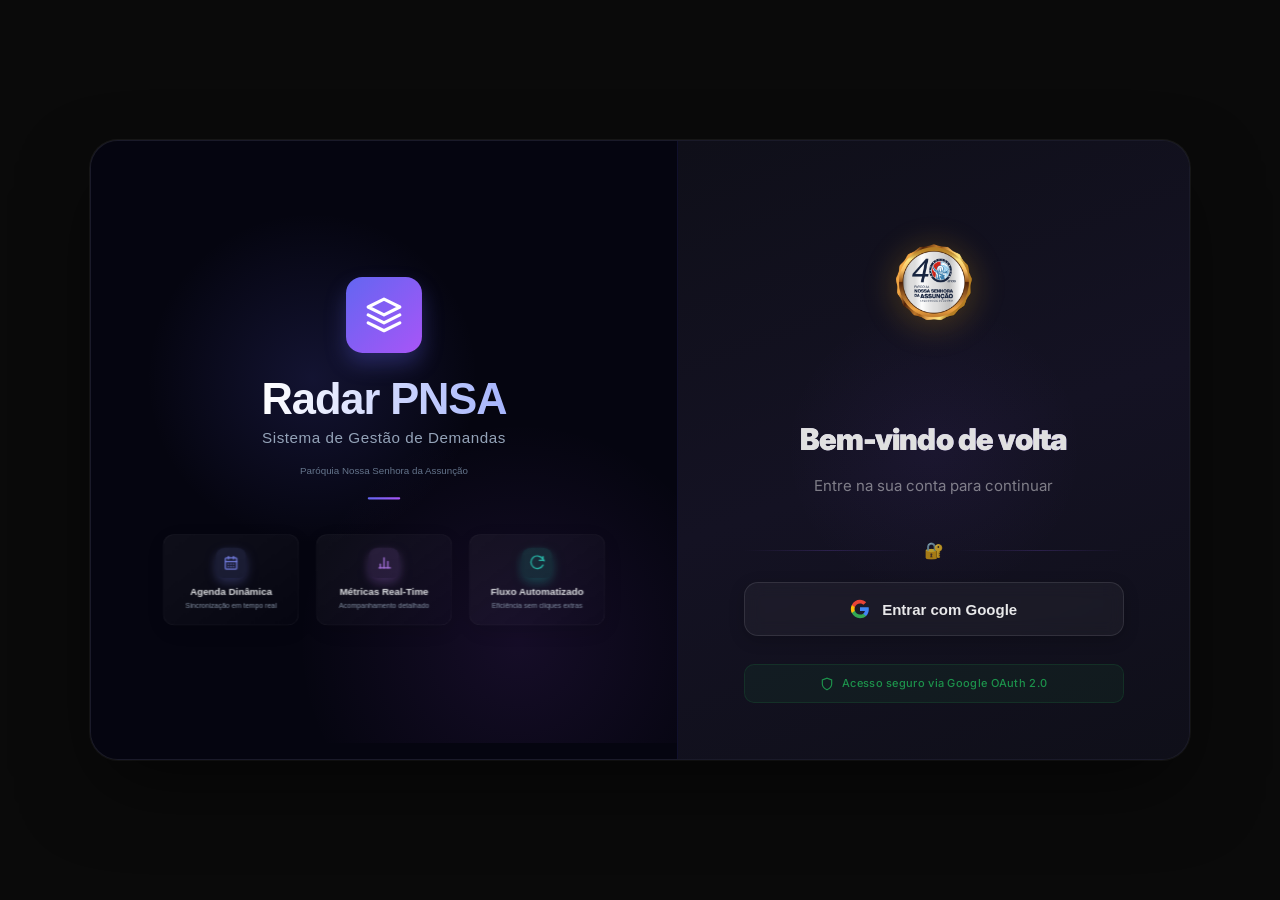
==== index.html @ 93b92a48 "feat: adiciona campo de dificuldade da demanda Inclui select de Dificuldade (Simples/Moderada/Comple" ====
<!DOCTYPE html>

<html lang="pt-BR">

<head>
    <meta charset="UTF-8">
    <meta name="viewport" content="width=device-width, initial-scale=1.0">
    <title>Radar PNSA | "O presente é deles; o futuro é meu." - Tesla</title>

    <!-- PWA Meta Tags -->
    <meta name="theme-color" content="#6161FF">
    <meta name="apple-mobile-web-app-capable" content="yes">
    <meta name="apple-mobile-web-app-status-bar-style" content="black-translucent">
    <meta name="apple-mobile-web-app-title" content="Radar PNSA">
    <link rel="manifest" href="manifest.json">
    <link rel="icon" type="image/png" href="logo-pnsa.png">
    <link rel="apple-touch-icon" href="logo-pnsa.png">

    <link rel="stylesheet" href="styles.css">
    <link rel="stylesheet" href="premium-design.css">
    <link href="https://fonts.googleapis.com/css2?family=Inter:wght@400;500;600;700;800&display=swap" rel="stylesheet">
    <script src="https://cdn.jsdelivr.net/npm/chart.js"></script>

    <script>
        // FORCE clear all old caches and re-register service worker
        if ('serviceWorker' in navigator) {
            // First: unregister ALL old service workers
            navigator.serviceWorker.getRegistrations().then(function (registrations) {
                for (let registration of registrations) {
                    registration.unregister();
                }
            });
            // Second: delete ALL caches
            if ('caches' in window) {
                caches.keys().then(function (names) {
                    for (let name of names) {
                        caches.delete(name);
                    }
                });
            }
            // Third: re-register fresh service worker after cleanup
            setTimeout(function () {
                // DESATIVADO TEMPORARIAMENTE PARA EVITAR BLOQUEIO DE POST NO FIREBASE
                // navigator.serviceWorker.register('service-worker.js').catch(console.error);
            }, 1000);
        }
    </script>



</head>

<body>
    <!-- Login -->
    <div class="login-screen" id="loginScreen">
        <div class="login-container">
            <div class="login-left">
                <div class="hero-scene">
                    <iframe src="./hero-animation/index.html" 
                            style="width: 100%; height: 100%; border: none; background: transparent;" 
                            allowtransparency="true"></iframe>
                </div>
            </div>
            <div class="login-right">


                <div class="login-box">
                    <div class="login-brand">
                        <div class="brand-logo">
                            <img src="logo-pnsa.png" alt="Logo" class="brand-logo-img" id="appLoginLogo">
                        </div>
                    </div>

                    <h2>Bem-vindo de volta</h2>
                    <p>Entre na sua conta para continuar</p>

                    <!-- Decorative separator -->
                    <div class="login-separator">
                        <span class="login-sep-line"></span>
                        <span class="login-sep-icon">🔐</span>
                        <span class="login-sep-line"></span>
                    </div>

                    <button class="btn-google" id="googleLogin" onclick="loginComGoogle()" style="margin-top:20px;">
                        <svg width="20" height="20" viewBox="0 0 24 24">
                            <path fill="#4285F4"
                                d="M22.56 12.25c0-.78-.07-1.53-.2-2.25H12v4.26h5.92c-.26 1.37-1.04 2.53-2.21 3.31v2.77h3.57c2.08-1.92 3.28-4.74 3.28-8.09z" />
                            <path fill="#34A853"
                                d="M12 23c2.97 0 5.46-.98 7.28-2.66l-3.57-2.77c-.98.66-2.23 1.06-3.71 1.06-2.86 0-5.29-1.93-6.16-4.53H2.18v2.84C3.99 20.53 7.7 23 12 23z" />
                            <path fill="#FBBC05"
                                d="M5.84 14.09c-.22-.66-.35-1.36-.35-2.09s.13-1.43.35-2.09V7.07H2.18C1.43 8.55 1 10.22 1 12s.43 3.45 1.18 4.93l2.85-2.22.81-.62z" />
                            <path fill="#EA4335"
                                d="M12 5.38c1.62 0 3.06.56 4.21 1.64l3.15-3.15C17.45 2.09 14.97 1 12 1 7.7 1 3.99 3.47 2.18 7.07l3.66 2.84c.87-2.6 3.3-4.53 6.16-4.53z" />
                        </svg>
                        Entrar com Google
                    </button>

                    <div id="autoLoginMsg"
                        style="display:none; margin-top: 32px; text-align: center; flex-direction: column; align-items: center;">
                        <div class="premium-countdown">
                            <svg width="56" height="56" viewBox="0 0 56 56" style="transform: rotate(-90deg);">
                                <circle cx="28" cy="28" r="24" fill="none" stroke="rgba(255,255,255,0.08)"
                                    stroke-width="4"></circle>
                                <circle id="loginTimerRing" cx="28" cy="28" r="24" fill="none"
                                    stroke="url(#timerGradient)" stroke-width="4" stroke-dasharray="150.79"
                                    stroke-dashoffset="0" stroke-linecap="round"
                                    style="transition: stroke-dashoffset 1s linear;"></circle>
                                <defs>
                                    <linearGradient id="timerGradient" x1="0%" y1="0%" x2="100%" y2="100%">
                                        <stop offset="0%" stop-color="#a855f7" />
                                        <stop offset="100%" stop-color="#6366f1" />
                                    </linearGradient>
                                </defs>
                            </svg>
                            <span class="pc-text" id="loginTimerText">10</span>
                        </div>
                        <p
                            style="color:#888899; font-size:13px; font-weight:500; font-family:'Inter', sans-serif; margin-top:14px; letter-spacing:0.3px;">
                            Entrando automaticamente...
                        </p>
                        <button class="btn-google" onclick="skipAutoLogin()"
                            style="margin-top:20px; width:100%; max-width: 280px;">
                            <svg width="20" height="20" viewBox="0 0 24 24">
                                <path fill="#4285F4"
                                    d="M22.56 12.25c0-.78-.07-1.53-.2-2.25H12v4.26h5.92c-.26 1.37-1.04 2.53-2.21 3.31v2.77h3.57c2.08-1.92 3.28-4.74 3.28-8.09z" />
                                <path fill="#34A853"
                                    d="M12 23c2.97 0 5.46-.98 7.28-2.66l-3.57-2.77c-.98.66-2.23 1.06-3.71 1.06-2.86 0-5.29-1.93-6.16-4.53H2.18v2.84C3.99 20.53 7.7 23 12 23z" />
                                <path fill="#FBBC05"
                                    d="M5.84 14.09c-.22-.66-.35-1.36-.35-2.09s.13-1.43.35-2.09V7.07H2.18C1.43 8.55 1 10.22 1 12s.43 3.45 1.18 4.93l2.85-2.22.81-.62z" />
                                <path fill="#EA4335"
                                    d="M12 5.38c1.62 0 3.06.56 4.21 1.64l3.15-3.15C17.45 2.09 14.97 1 12 1 7.7 1 3.99 3.47 2.18 7.07l3.66 2.84c.87-2.6 3.3-4.53 6.16-4.53z" />
                            </svg>
                            Entrar com Google
                        </button>
                    </div>

                    <!-- Security badge -->
                    <div class="login-security-badge">
                        <svg width="14" height="14" viewBox="0 0 24 24" fill="none" stroke="currentColor"
                            stroke-width="2">
                            <path d="M12 22s8-4 8-10V5l-8-3-8 3v7c0 6 8 10 8 10z" />
                        </svg>
                        <span>Acesso seguro via Google OAuth 2.0</span>
                    </div>
                </div>
            </div>
        </div>
    </div>

    <!-- App -->
    <div class="app" id="app" style="display:none;">
        <!-- Sidebar -->
        <aside class="sidebar" id="sidebar">
            <div class="sidebar-header">
                <div class="brand">
                    <img src="logo-pnsa.png" alt="Radar PNSA" class="sidebar-logo" id="appSidebarLogo">
                    <span class="brand-text">Área de Trabalho</span>
                </div>
            </div>

            <div class="user-card">
                <div class="user-avatar" id="userAvatar">JM</div>
                <div class="user-details">
                    <span class="user-name" id="userName">Julia Mendes</span>
                    <span class="user-dept" id="userDept">Social Media</span>
                </div>
            </div>

            <nav class="nav">
                <a class="nav-link active" data-view="minha-area">
                    <svg viewBox="0 0 24 24">
                        <path d="M20 21v-2a4 4 0 0 0-4-4H8a4 4 0 0 0-4 4v2" />
                        <circle cx="12" cy="7" r="4" />
                    </svg>
                    Minha Área
                </a>

                <a class="nav-link" data-view="minha-agenda">
                    <svg viewBox="0 0 24 24">
                        <rect x="3" y="4" width="18" height="18" rx="2" ry="2" />
                        <line x1="16" y1="2" x2="16" y2="6" />
                        <line x1="8" y1="2" x2="8" y2="6" />
                        <line x1="3" y1="10" x2="21" y2="10" />
                    </svg>
                    Minha Agenda
                </a>

                <a class="nav-link" data-view="kanban">
                    <svg viewBox="0 0 24 24">
                        <rect x="3" y="3" width="5" height="18" rx="1" />
                        <rect x="10" y="3" width="5" height="12" rx="1" />
                        <rect x="17" y="3" width="5" height="8" rx="1" />
                    </svg>
                    Kanban
                </a>

                <div class="nav-section" id="navCoordinator">
                    <span class="nav-section-title">Gestão</span>
                    <a class="nav-link" data-view="requests">
                        <svg viewBox="0 0 24 24">
                            <path d="M14 2H6a2 2 0 0 0-2 2v16a2 2 0 0 0 2 2h12a2 2 0 0 0 2-2V8z" />
                            <polyline points="14 2 14 8 20 8" />
                        </svg>
                        Minhas Demandas
                        <span class="badge" id="badgeRequests">0</span>
                    </a>
                    <a class="nav-link" data-view="review">
                        <svg viewBox="0 0 24 24">
                            <path d="M1 12s4-8 11-8 11 8 11 8-4 8-11 8-11-8-11-8z" />
                            <circle cx="12" cy="12" r="3" />
                        </svg>
                        Para Revisar
                        <span class="badge warning" id="badgeReview">0</span>
                    </a>
                    <a class="nav-link" data-view="users" id="nav-users" style="display:none;">
                        <svg viewBox="0 0 24 24">
                            <path d="M17 21v-2a4 4 0 0 0-4-4H5a4 4 0 0 0-4 4v2"></path>
                            <circle cx="9" cy="7" r="4"></circle>
                            <path d="M23 21v-2a4 4 0 0 0-3-3.87"></path>
                            <path d="M16 3.13a4 4 0 0 1 0 7.75"></path>
                        </svg>
                        Usuários
                    </a>
                    <a class="nav-link" data-view="equipe" id="nav-equipe" style="display:none;">
                        <svg viewBox="0 0 24 24" fill="none" stroke="currentColor" stroke-width="2" stroke-linecap="round" stroke-linejoin="round">
                            <path d="M17 21v-2a4 4 0 0 0-4-4H5a4 4 0 0 0-4 4v2"></path>
                            <circle cx="9" cy="7" r="4"></circle>
                            <path d="M23 21v-2a4 4 0 0 0-3-3.87"></path>
                            <path d="M16 3.13a4 4 0 0 1 0 7.75"></path>
                        </svg>
                        Equipe
                        <span class="badge warning" id="badgeEquipe" style="display:none;">0</span>
                    </a>
                </div>

                <div class="nav-section" id="navExecutor">
                    <span class="nav-section-title">Minhas Tarefas</span>
                    <a class="nav-link" data-view="tasks">
                        <svg viewBox="0 0 24 24">
                            <path d="M22 11.08V12a10 10 0 1 1-5.93-9.14" />
                            <polyline points="22 4 12 14.01 9 11.01" />
                        </svg>
                        Para Executar
                        <span class="badge" id="badgeTasks">0</span>
                    </a>
                </div>

                <div class="nav-section" id="navQuadros">
                    <span class="nav-section-title">Quadros</span>
                    <a class="nav-link" data-view="quadro-geral">
                        <svg viewBox="0 0 24 24">
                            <rect x="3" y="3" width="18" height="18" rx="2" ry="2" />
                            <line x1="3" y1="9" x2="21" y2="9" />
                            <line x1="9" y1="21" x2="9" y2="9" />
                        </svg>
                        Quadro Geral
                    </a>
                    <a class="nav-link" data-view="timeline">
                        <svg viewBox="0 0 24 24">
                            <line x1="4" y1="6" x2="20" y2="6" />
                            <rect x="4" y="10" width="8" height="3" rx="1" />
                            <rect x="6" y="15" width="12" height="3" rx="1" />
                        </svg>
                        Timeline
                    </a>
                    <a class="nav-link" data-view="analytics">
                        <svg viewBox="0 0 24 24">
                            <line x1="18" y1="20" x2="18" y2="10" />
                            <line x1="12" y1="20" x2="12" y2="4" />
                            <line x1="6" y1="20" x2="6" y2="14" />
                        </svg>
                        Analytics
                    </a>
                    <a class="nav-link" data-view="workload" id="navWorkload">
                        <svg viewBox="0 0 24 24">
                            <path d="M17 21v-2a4 4 0 0 0-4-4H5a4 4 0 0 0-4 4v2" />
                            <circle cx="9" cy="7" r="4" />
                            <path d="M23 21v-2a4 4 0 0 0-3-3.87" />
                            <path d="M16 3.13a4 4 0 0 1 0 7.75" />
                        </svg>
                        Carga de Trabalho
                    </a>
                    <a class="nav-link" data-view="mural" id="navMural">
                        <svg viewBox="0 0 24 24">
                            <path d="M21 15a2 2 0 0 1-2 2H7l-4 4V5a2 2 0 0 1 2-2h14a2 2 0 0 1 2 2z"></path>
                        </svg>
                        Mural de Avisos
                    </a>
                    <a class="nav-link" data-view="lixeira" id="navLixeira" style="display:none">
                        <svg viewBox="0 0 24 24">
                            <polyline points="3 6 5 6 21 6"></polyline>
                            <path d="M19 6v14a2 2 0 0 1-2 2H7a2 2 0 0 1-2-2V6m3 0V4a2 2 0 0 1 2-2h4a2 2 0 0 1 2 2v2">
                            </path>
                        </svg>
                        Lixeira
                    </a>
                    <a class="nav-link" data-view="templates" id="navTemplates">
                        <svg viewBox="0 0 24 24">
                            <rect x="3" y="3" width="18" height="18" rx="2" ry="2" />
                            <line x1="3" y1="9" x2="21" y2="9" />
                            <line x1="9" y1="21" x2="9" y2="9" />
                        </svg>
                        Templates
                    </a>
                    <a class="nav-link" data-view="galeria" id="navGaleria">
                        <svg viewBox="0 0 24 24" fill="none" stroke="currentColor" stroke-width="2" stroke-linecap="round" stroke-linejoin="round">
                            <rect x="3" y="3" width="18" height="18" rx="2" ry="2" />
                            <circle cx="8.5" cy="8.5" r="1.5" />
                            <polyline points="21 15 16 10 5 21" />
                        </svg>
                        Galeria de Mídias
                    </a>
                    <a class="nav-link" data-view="brand-hub" id="navBrandHub">
                        <svg viewBox="0 0 24 24" fill="none" stroke="currentColor" stroke-width="2" stroke-linecap="round" stroke-linejoin="round">
                            <path d="M12 22C17.5228 22 22 17.5228 22 12C22 6.47715 17.5228 2 12 2C6.47715 2 2 6.47715 2 12C2 17.5228 6.47715 22 12 22Z" />
                            <circle cx="12" cy="7.5" r="1" fill="currentColor" />
                            <circle cx="8" cy="11.5" r="1" fill="currentColor" />
                            <circle cx="16" cy="11.5" r="1" fill="currentColor" />
                            <circle cx="12" cy="15.5" r="1" fill="currentColor" />
                        </svg>
                        Guia de Estilo
                    </a>
                </div>

                <div class="nav-section" id="navDeptsSection" style="display:none;">
                    <span class="nav-section-title">Departamentos</span>
                    <div id="navDepts"></div>
                </div>


                <div class="nav-section">
                    <span class="nav-section-title">Ajuda</span>
                    <a class="nav-link" data-view="guide">
                        <svg viewBox="0 0 24 24">
                            <circle cx="12" cy="12" r="10" />
                            <path d="M9.09 9a3 3 0 0 1 5.83 1c0 2-3 3-3 3" />
                            <line x1="12" y1="17" x2="12.01" y2="17" />
                        </svg>
                        Guia de Uso
                    </a>
                </div>

                <div class="nav-section" id="navTV">
                    <span class="nav-section-title">Modo TV</span>
                    <a class="nav-link" id="btnOpenTV" style="cursor:pointer;">
                        <svg viewBox="0 0 24 24">
                            <rect x="2" y="7" width="20" height="15" rx="2" ry="2" />
                            <polyline points="17 2 12 7 7 2" />
                        </svg>
                        Ativar Dashboard TV
                    </a>
                </div>
            </nav>

            <div class="sidebar-footer">
                <button class="btn-logout" id="btnLogout">
                    <svg viewBox="0 0 24 24">
                        <path d="M9 21H5a2 2 0 0 1-2-2V5a2 2 0 0 1 2-2h4" />
                        <polyline points="16 17 21 12 16 7" />
                        <line x1="21" y1="12" x2="9" y2="12" />
                    </svg>
                    Sair
                </button>
            </div>
        </aside>

        <!-- Main Content -->
        <main class="main">
            <header class="header">
                <button class="menu-toggle" id="menuToggle">
                    <svg viewBox="0 0 24 24">
                        <line x1="3" y1="12" x2="21" y2="12" />
                        <line x1="3" y1="6" x2="21" y2="6" />
                        <line x1="3" y1="18" x2="21" y2="18" />
                    </svg>
                </button>
                <div class="header-title">
                    <h1 id="pageTitle">Dashboard</h1>
                </div>

                <!-- Global Search -->
                <div class="header-search">
                    <svg class="search-icon" viewBox="0 0 24 24" fill="none" stroke="currentColor" stroke-width="2"
                        stroke-linecap="round" stroke-linejoin="round"
                        style="position:absolute; left:12px; top:50%; transform:translateY(-50%); width:16px; height:16px; color:var(--text-muted); pointer-events:none;">
                        <circle cx="11" cy="11" r="8"></circle>
                        <line x1="21" y1="21" x2="16.65" y2="16.65"></line>
                    </svg>
                    <input type="text" id="globalSearch" placeholder="Buscar demandas..."
                        onkeyup="globalSearchHandler(event)">
                    <div class="search-results" id="searchResults"></div>
                </div>

                <div class="header-tools">
                    <!-- Timer (Oculto a pedido) -->
                    <div class="header-timer" id="headerTimer" onclick="toggleTimer()"
                        style="display: none !important;">
                        <span class="timer-icon">⏱️</span>
                        <span class="timer-display" id="timerDisplay">00:00:00</span>
                    </div>

                    <!-- Filtro de Mês -->
                    <div class="month-sel" style="display: flex; align-items: center; gap: 8px; margin-right: 12px;">
                        <label
                            style="font-size: 11px; color: var(--text-muted); text-transform: uppercase; letter-spacing: 1px; font-weight: 600;">📆
                            Mês</label>
                        <select id="monthSelect" onchange="changeMonth(this.value)"
                            style="background: var(--surface-light); border: 1px solid var(--border-color); border-radius: 8px; color: var(--text-color); padding: 6px 12px; font-family: inherit; font-size: 13px; font-weight: 600; cursor: pointer; outline: none; transition: border-color .2s;">
                        </select>
                    </div>

                    <!-- Notifications -->
                    <button class="header-btn" id="btnNotifications" onclick="toggleNotifications()">
                        <svg viewBox="0 0 24 24" fill="none" stroke="currentColor" stroke-width="2"
                            stroke-linecap="round" stroke-linejoin="round">
                            <path d="M18 8A6 6 0 0 0 6 8c0 7-3 9-3 9h18s-3-2-3-9"></path>
                            <path d="M13.73 21a2 2 0 0 1-3.46 0"></path>
                        </svg>
                        <span class="notification-badge" id="notifBadge">0</span>
                    </button>

                    <!-- Theme Selector -->
                    <div class="theme-selector" id="themeSelector">
                        <button class="header-btn" onclick="toggleThemeMenu()">
                            <span id="themeIcon">
                                <svg viewBox="0 0 24 24" fill="none" stroke="currentColor" stroke-width="2"
                                    stroke-linecap="round" stroke-linejoin="round">
                                    <path d="M21 12.79A9 9 0 1 1 11.21 3 7 7 0 0 0 21 12.79z"></path>
                                </svg>
                            </span>
                        </button>
                        <div class="theme-menu" id="themeMenu">
                            <div class="theme-option" onclick="setTheme('dark')">
                                <span class="theme-preview dark"></span>
                                <span>🌙 Escuro</span>
                            </div>
                            <div class="theme-option" onclick="setTheme('light')">
                                <span class="theme-preview light"></span>
                                <span>☀️ Claro</span>
                            </div>
                            <div class="theme-option" onclick="setTheme('monday')">
                                <span class="theme-preview monday"></span>
                                <span>🚀 Monday</span>
                            </div>
                        </div>
                    </div>

                    <!-- Export -->
                    <button class="header-btn" onclick="openExportModal()">
                        <svg viewBox="0 0 24 24" fill="none" stroke="currentColor" stroke-width="2"
                            stroke-linecap="round" stroke-linejoin="round">
                            <path d="M21 15v4a2 2 0 0 1-2 2H5a2 2 0 0 1-2-2v-4"></path>
                            <polyline points="7 10 12 15 17 10"></polyline>
                            <line x1="12" y1="15" x2="12" y2="3"></line>
                        </svg>
                    </button>

                    <!-- Backup (Oculto a pedido) -->
                    <!-- <button class="header-btn" onclick="openBackupModal()">💾</button> -->
                </div>

                <div class="header-actions" id="headerActions" style="display:flex; gap:10px; align-items:center;">
                    <button class="btn-create" id="btnCreate">
                        <svg viewBox="0 0 24 24">
                            <line x1="12" y1="5" x2="12" y2="19" />
                            <line x1="5" y1="12" x2="19" y2="12" />
                        </svg>
                        <span>Nova Demanda</span>
                    </button>
                    <button class="btn-express" id="btnExpress" onclick="openExpressModal()" style="display:none;">
                        ⚡ Demanda Express
                    </button>
                    <button class="btn-express-info" id="btnExpressInfo" onclick="openExpressInfoModal()" style="display:none;" title="Como funciona a Demanda Express?">
                        ❓
                    </button>
                </div>
            </header>

            <!-- Notifications Panel -->
            <div class="notifications-panel" id="notificationsPanel">
                <div class="notif-header">
                    <h3>🔔 Notificações</h3>
                    <button onclick="clearNotifications()">Limpar</button>
                </div>
                <div class="notif-list" id="notifList"></div>
            </div>

            <div class="content">

                <!-- Visão do Gestor de Equipe -->
                <section class="view" id="view-equipe" style="display:none;">
                    <div class="header-tools" style="justify-content: space-between; align-items: center; margin-bottom: 24px;">
                        <div>
                            <h2 style="font-size: 24px; color: var(--text-color); margin-bottom: 4px;">Demandas da Equipe</h2>
                            <p style="color: var(--text-muted); font-size: 14px;">Gerencie as demandas do departamento: <strong id="gestorDeptName" style="color: var(--primary, #6366f1);"></strong></p>
                        </div>
                    </div>
                    
                    <div class="controls-row" style="margin-bottom: 16px; display: flex; gap: 12px; flex-wrap: wrap;">
                        <input type="text" id="filterEquipeSearch" placeholder="🔍 Buscar na equipe..." style="flex: 1; min-width: 200px; padding: 10px 14px; border-radius: 8px; border: 1px solid var(--border-color); background: var(--surface-light); color: var(--text-color);">
                        <select id="filterEquipeStatus" style="padding: 10px 14px; border-radius: 8px; border: 1px solid var(--border-color); background: var(--surface-light); color: var(--text-color);">
                            <option value="">Todos os Status</option>
                            <option value="Na Fila">Na Fila</option>
                            <option value="Fazendo">Fazendo</option>
                            <option value="Para aprovação">Para aprovação</option>
                            <option value="Aprovado">Aprovado</option>
                        </select>
                    </div>

                    <!-- Cards layout exactly like Minha Área -->
                    <div id="equipeGrid">
                        <!-- Rederizado pelo JS: renderEquipeView() -->
                    </div>
                </section>
                <!-- Minha Área - Personal Dashboard -->
                <section class="view active" id="view-minha-area">
                    <div class="welcome-banner">
                        <div class="welcome-text">
                            <h2>Olá, <span id="welcomeName">Julia</span>! <span class="wave-emoji"
                                    style="display:inline-block">👋</span></h2>
                            <p id="welcomeDesc">Acompanhe suas demandas</p>
                        </div>
                        <div style="display:flex; gap:10px; align-items:center;">
                            <button class="btn-create-alt" id="btnCreateAlt">
                                <svg viewBox="0 0 24 24">
                                    <line x1="12" y1="5" x2="12" y2="19" />
                                    <line x1="5" y1="12" x2="19" y2="12" />
                                </svg>
                                Nova Demanda
                            </button>
                            <button class="btn-express-alt" id="btnExpressAlt" onclick="openExpressModal()" style="display:none;">
                                ⚡ Demanda Express
                            </button>
                            <button class="btn-express-info" id="btnExpressAltInfo" onclick="openExpressInfoModal()" style="display:none;" title="Como funciona a Demanda Express?">
                                ❓
                            </button>
                        </div>
                    </div>

                    <div class="metrics-row">
                        <div class="metric-card" onclick="showMetricDemandas('all')" style="cursor:pointer;" title="Clique para ver todas as demandas">
                            <div class="metric-icon blue">
                                <svg viewBox="0 0 24 24" fill="none" class="kinetic-svg float-icon">
                                    <path d="M14 2H6a2 2 0 0 0-2 2v16a2 2 0 0 0 2 2h12a2 2 0 0 0 2-2V8z"
                                        stroke="currentColor" stroke-width="2" stroke-linecap="round"
                                        stroke-linejoin="round" />
                                    <polyline points="14 2 14 8 20 8" stroke="currentColor" stroke-width="2"
                                        stroke-linecap="round" stroke-linejoin="round" />
                                    <line x1="16" y1="13" x2="8" y2="13" stroke="currentColor" stroke-width="2"
                                        stroke-linecap="round" stroke-linejoin="round" />
                                    <line x1="16" y1="17" x2="8" y2="17" stroke="currentColor" stroke-width="2"
                                        stroke-linecap="round" stroke-linejoin="round" />
                                    <polyline points="10 9 9 9 8 9" stroke="currentColor" stroke-width="2"
                                        stroke-linecap="round" stroke-linejoin="round" />
                                </svg>
                            </div>
                            <div class="metric-data">
                                <span class="metric-value" id="mTotal">0</span>
                                <span class="metric-label">Total</span>
                            </div>
                        </div>
                        <div class="metric-card" onclick="showMetricDemandas('Fazendo')" style="cursor:pointer;" title="Clique para ver demandas em andamento">
                            <div class="metric-icon orange">
                                <svg viewBox="0 0 24 24" fill="none" class="kinetic-svg spin-watch">
                                    <path d="M5 22h14" stroke="currentColor" stroke-width="2" stroke-linecap="round"
                                        stroke-linejoin="round" />
                                    <path d="M5 2h14" stroke="currentColor" stroke-width="2" stroke-linecap="round"
                                        stroke-linejoin="round" />
                                    <path
                                        d="M17 22v-4.172a2 2 0 0 0-.586-1.414L12 12l-4.414 4.414A2 2 0 0 0 7 17.828V22"
                                        stroke="currentColor" stroke-width="2" stroke-linecap="round"
                                        stroke-linejoin="round" />
                                    <path d="M7 2v4.172a2 2 0 0 0 .586 1.414L12 12l4.414-4.414A2 2 0 0 0 17 6.172V2"
                                        stroke="currentColor" stroke-width="2" stroke-linecap="round"
                                        stroke-linejoin="round" />
                                </svg>
                            </div>
                            <div class="metric-data">
                                <span class="metric-value" id="mPending">0</span>
                                <span class="metric-label">Em Andamento</span>
                            </div>
                        </div>
                        <div class="metric-card" onclick="showMetricDemandas('Para aprovação')" style="cursor:pointer;" title="Clique para ver demandas para revisar">
                            <div class="metric-icon purple">
                                <svg viewBox="0 0 24 24" fill="none" class="kinetic-svg pulse-scan">
                                    <path
                                        d="M2.062 12.348a1 1 0 0 1 0-.696 10.75 10.75 0 0 1 19.876 0 1 1 0 0 1 0 .696 10.75 10.75 0 0 1-19.876 0"
                                        stroke="currentColor" stroke-width="2" stroke-linecap="round"
                                        stroke-linejoin="round" />
                                    <circle cx="12" cy="12" r="3" stroke="currentColor" stroke-width="2"
                                        stroke-linecap="round" stroke-linejoin="round" />
                                </svg>
                            </div>
                            <div class="metric-data">
                                <span class="metric-value" id="mReview">0</span>
                                <span class="metric-label">Para Revisar</span>
                            </div>
                        </div>
                        <div class="metric-card" onclick="showMetricDemandas('Aprovado')" style="cursor:pointer;" title="Clique para ver demandas concluídas">
                            <div class="metric-icon green">
                                <svg viewBox="0 0 24 24" fill="none" class="kinetic-svg glow-pop">
                                    <path d="M12 22s8-4 8-10V5l-8-3-8 3v7c0 6 8 10 8 10z" stroke="currentColor"
                                        stroke-width="2" stroke-linecap="round" stroke-linejoin="round" />
                                    <path d="m9 12 2 2 4-4" stroke="currentColor" stroke-width="2"
                                        stroke-linecap="round" stroke-linejoin="round" />
                                </svg>
                            </div>
                            <div class="metric-data">
                                <span class="metric-value" id="mDone">0</span>
                                <span class="metric-label">Concluídas</span>
                            </div>
                        </div>
                    </div>

                    <!-- Painel de Demandas Filtradas (Acesso Rápido) -->
                    <div id="metricDemandasPanel" style="display:none; margin-bottom:20px;">
                        <div style="display:flex; justify-content:space-between; align-items:center; margin-bottom:12px;">
                            <h3 id="metricDemandasTitle" style="margin:0; font-size:1.1em;">Demandas</h3>
                            <button onclick="document.getElementById('metricDemandasPanel').style.display='none'; document.querySelectorAll('.metric-card').forEach(c => c.classList.remove('metric-active'))" style="background:none; border:none; cursor:pointer; font-size:18px; color:var(--text-muted);" title="Fechar">✕</button>
                        </div>
                        <div id="metricDemandasList"></div>
                    </div>

                    <!-- Dashboard Charts -->
                    <div class="dashboard-charts">
                        <div class="chart-panel">
                            <h3>📊 Por Status</h3>
                            <div class="chart-content" id="dashChartStatus"></div>
                        </div>
                        <div class="chart-panel">
                            <h3>🔥 Por Prioridade</h3>
                            <div class="chart-content" id="dashChartPriority"></div>
                        </div>
                        <div class="chart-panel">
                            <h3>📁 Por Tipo de Projeto</h3>
                            <div class="chart-content" id="dashChartType"></div>
                        </div>
                    </div>

                    <div class="dashboard-grid">
                        <div class="panel">
                            <div class="panel-header">
                                <h3>📝 Atividade Recente</h3>
                            </div>
                            <div class="panel-body" id="recentActivity"></div>
                        </div>
                        <div class="panel">
                            <div class="panel-header">
                                <h3>📈 Meu Progresso</h3>
                            </div>
                            <div class="panel-body" id="meuProgresso"></div>
                        </div>
                    </div>
                </section>

                <!-- Minha Agenda (Personal Calendar) -->
                <section class="view" id="view-minha-agenda">
                    <div class="agenda-header">
                        <div class="agenda-user-info">
                            <div class="agenda-avatar" id="agendaAvatar">JM</div>
                            <div>
                                <h2 id="agendaUserName">Minha Agenda</h2>
                                <p id="agendaUserDept">Minhas demandas do mês</p>
                            </div>
                        </div>
                        <div class="agenda-nav">
                            <button class="btn-nav" id="btnAgendaPrev">◀</button>
                            <h3 id="agendaTitle">Janeiro 2026</h3>
                            <button class="btn-nav" id="btnAgendaNext">▶</button>
                            <button class="btn-today" id="btnAgendaToday">Hoje</button>
                        </div>
                    </div>

                    <div class="agenda-stats">
                        <div class="agenda-stat">
                            <span class="agenda-stat-value" id="agendaTotal">0</span>
                            <span class="agenda-stat-label">Demandas este mês</span>
                        </div>
                        <div class="agenda-stat">
                            <span class="agenda-stat-value" id="agendaPending">0</span>
                            <span class="agenda-stat-label">Em andamento</span>
                        </div>
                        <div class="agenda-stat">
                            <span class="agenda-stat-value" id="agendaDone">0</span>
                            <span class="agenda-stat-label">Concluídas</span>
                        </div>
                    </div>

                    <div style="display:flex; align-items:center; gap:10px; padding:12px 16px; background:rgba(99,102,241,0.08); border:1px solid rgba(99,102,241,0.15); border-radius:12px; margin-bottom:16px;">
                        <span style="font-size:20px; flex-shrink:0;">📅</span>
                        <p style="margin:0; font-size:0.85em; color:var(--text-secondary); line-height:1.4;">
                            <strong style="color:var(--text-primary);">Datas de Entrega</strong> — O calendário exibe as <strong>datas de entrega (prazo)</strong> de cada demanda. Clique em um dia para ver os detalhes das entregas previstas.
                        </p>
                    </div>

                    <div class="calendar-grid">
                        <div class="calendar-weekdays">
                            <span>Dom</span>
                            <span>Seg</span>
                            <span>Ter</span>
                            <span>Qua</span>
                            <span>Qui</span>
                            <span>Sex</span>
                            <span>Sáb</span>
                        </div>
                        <div class="calendar-days" id="agendaDays"></div>
                    </div>

                    <div class="calendar-legend">
                        <span class="legend-item"><span class="legend-dot urgente"></span> Urgente</span>
                        <span class="legend-item"><span class="legend-dot alta"></span> Alta</span>
                        <span class="legend-item"><span class="legend-dot normal"></span> Normal</span>
                        <span class="legend-item"><span class="legend-dot baixa"></span> Baixa</span>
                    </div>
                </section>


                <!-- Minhas Demandas -->
                <section id="view-requests" class="view">
                    <div class="toolbar" id="requestsToolbar" style="display:none; margin-bottom: 16px;">
                        <select class="filter-select" id="filterOriginReq"></select>
                    </div>
                    <div id="requestsTable"></div>
                </section>

                <!-- Review View -->
                <section class="view" id="view-review">
                    <div class="table-wrapper" id="reviewTable"></div>
                </section>

                <!-- Guia de Uso -->
                <section class="view" id="view-guide">
                    <div class="guide-container">
                        <!-- Hero Carousel -->
                        <div class="guide-carousel" id="guideCarousel">
                            <div class="guide-carousel-inner">
                                <!-- Banner 1 -->
                                <div class="carousel-slide active" data-slide="0">
                                    <div class="carousel-bg" style="background-image: url('guide_banner_1.png');"></div>
                                    <div class="carousel-overlay"></div>
                                    <div class="carousel-content">
                                        <div class="carousel-badge">💡 GUIA OFICIAL</div>
                                        <h2 class="carousel-title">Domine o Radar PNSA</h2>
                                        <p class="carousel-desc">Descubra as funcionalidades avançadas, atalhos de
                                            produtividade e tire todas as suas dúvidas no nosso manual interativo
                                            exclusivo.</p>
                                    </div>
                                </div>
                                <!-- Banner 2 -->
                                <div class="carousel-slide" data-slide="1">
                                    <div class="carousel-bg" style="background-image: url('guide_banner_2.png');"></div>
                                    <div class="carousel-overlay"></div>
                                    <div class="carousel-content">
                                        <div class="carousel-badge">🚀 FLUXO ÁGIL</div>
                                        <h2 class="carousel-title">Otimize a Rotina</h2>
                                        <p class="carousel-desc">Aprenda as regras de negócio de aprovação, bloqueio de
                                            cartões e uso dos timers automáticos para as suas tarefas.</p>
                                    </div>
                                </div>
                                <!-- Banner 3 -->
                                <div class="carousel-slide" data-slide="2">
                                    <div class="carousel-bg" style="background-image: url('guide_banner_3.png');"></div>
                                    <div class="carousel-overlay"></div>
                                    <div class="carousel-content">
                                        <div class="carousel-badge">⚙️ WORKSPACE</div>
                                        <h2 class="carousel-title">Seu Kanban Premium</h2>
                                        <p class="carousel-desc">Filtre demandas, alterne as exibições em tempo real e
                                            controle todas as etapas da engrenagem criativa e de TI.</p>
                                    </div>
                                </div>
                            </div>

                            <div class="carousel-nav" id="carouselNav">
                                <div class="carousel-dot active" onclick="setCarouselSlide(0)"></div>
                                <div class="carousel-dot" onclick="setCarouselSlide(1)"></div>
                                <div class="carousel-dot" onclick="setCarouselSlide(2)"></div>
                            </div>
                        </div>

                        <script>
                            let currentGuideSlide = 0;
                            const totalGuideSlides = 3;
                            let guideCarouselTimer;

                            function setCarouselSlide(index) {
                                currentGuideSlide = index;
                                document.querySelectorAll('.carousel-slide').forEach((el, i) => {
                                    if (i === index) el.classList.add('active');
                                    else el.classList.remove('active');
                                });
                                document.querySelectorAll('.carousel-dot').forEach((el, i) => {
                                    if (i === index) el.classList.add('active');
                                    else el.classList.remove('active');
                                });
                                resetCarouselTimer();
                            }

                            function nextCarouselSlide() {
                                let nextSlide = (currentGuideSlide + 1) % totalGuideSlides;
                                setCarouselSlide(nextSlide);
                            }

                            function resetCarouselTimer() {
                                clearInterval(guideCarouselTimer);
                                guideCarouselTimer = setInterval(nextCarouselSlide, 6000);
                            }

                            // Init timer
                            resetCarouselTimer();
                        </script>

                        <!-- Créditos -->
                        <div class="guide-credits">
                            <div class="guide-credit-card primary"
                                onclick="window.open('https://eusoumateuscorreia.com.br/', '_blank')"
                                style="cursor: pointer;" title="Ir para o portfólio">
                                <img class="credit-photo" src="https://i.imgur.com/bizYjtD.jpeg" alt="Mateus Correia">
                                <div class="credit-info">
                                    <span class="credit-name">Mateus Correia</span>
                                    <span class="credit-role">Desenvolvedor Primário</span>
                                </div>
                                <span class="credit-badge primary">Lead Dev</span>
                            </div>
                            <div class="guide-credit-card secondary"
                                onclick="window.open('https://portfolioarmandoribeiro.netlify.app', '_blank')"
                                style="cursor: pointer;" title="Ir para o portfólio">
                                <img class="credit-photo" src="https://i.imgur.com/T0HBUxb.jpeg" alt="Armando Filho">
                                <div class="credit-info">
                                    <span class="credit-name">Armando Filho</span>
                                    <span class="credit-role">Desenvolvedor Secundário</span>
                                </div>
                                <span class="credit-badge secondary">Dev</span>
                            </div>
                        </div>

                        <!-- Instruções -->
                        <div class="guide-sections">
                            <!-- 1. Primeiros Passos -->
                            <div class="guide-section">
                                <div class="guide-section-header">
                                    <span class="guide-section-number">01</span>
                                    <div>
                                        <h3>Primeiros Passos</h3>
                                        <p>Login e navegação básica</p>
                                    </div>
                                </div>
                                <div class="guide-steps">
                                    <div class="guide-step">
                                        <span class="step-icon">🔐</span>
                                        <div class="step-content">
                                            <strong>Login com Google</strong>
                                            <p>Clique em "Entrar com Google" na tela inicial. Seu e-mail deve estar
                                                cadastrado no sistema.</p>
                                        </div>
                                    </div>
                                    <div class="guide-step">
                                        <span class="step-icon">📱</span>
                                        <div class="step-content">
                                            <strong>Menu Lateral</strong>
                                            <p>Use o menu à esquerda para navegar entre as seções. Em telas menores,
                                                clique no ícone ☰ no topo.</p>
                                        </div>
                                    </div>
                                    <div class="guide-step">
                                        <span class="step-icon">🌙</span>
                                        <div class="step-content">
                                            <strong>Temas</strong>
                                            <p>Alterne entre modo Escuro, Claro e Monday clicando no ícone 🌙 no
                                                cabeçalho.</p>
                                        </div>
                                    </div>
                                </div>
                            </div>

                            <!-- 2. Minha Área -->
                            <div class="guide-section">
                                <div class="guide-section-header">
                                    <span class="guide-section-number">02</span>
                                    <div>
                                        <h3>Minha Área (Dashboard)</h3>
                                        <p>Visão geral das suas demandas</p>
                                    </div>
                                </div>
                                <div class="guide-steps">
                                    <div class="guide-step">
                                        <span class="step-icon">📊</span>
                                        <div class="step-content">
                                            <strong>Métricas Rápidas</strong>
                                            <p>Veja o total de demandas, em andamento, para revisar e concluídas no topo
                                                da página.</p>
                                        </div>
                                    </div>
                                    <div class="guide-step">
                                        <span class="step-icon">📈</span>
                                        <div class="step-content">
                                            <strong>Gráficos</strong>
                                            <p>Acompanhe a distribuição por status, prioridade e tipo de projeto em
                                                gráficos visuais.</p>
                                        </div>
                                    </div>
                                    <div class="guide-step">
                                        <span class="step-icon">🔔</span>
                                        <div class="step-content">
                                            <strong>Notificações</strong>
                                            <p>O sino 🔔 no cabeçalho mostra alertas de mudanças de status, novas
                                                demandas e aprovações.</p>
                                        </div>
                                    </div>
                                </div>
                            </div>

                            <!-- 3. Criar Demanda -->
                            <div class="guide-section">
                                <div class="guide-section-header">
                                    <span class="guide-section-number">03</span>
                                    <div>
                                        <h3>Criar Nova Demanda</h3>
                                        <p>Como solicitar um novo trabalho</p>
                                    </div>
                                </div>
                                <div class="guide-steps">
                                    <div class="guide-step">
                                        <span class="step-icon">➕</span>
                                        <div class="step-content">
                                            <strong>Botão "+ Nova Demanda"</strong>
                                            <p>Clique no botão verde no canto superior direito para abrir o formulário
                                                de criação.</p>
                                        </div>
                                    </div>
                                    <div class="guide-step">
                                        <span class="step-icon">📝</span>
                                        <div class="step-content">
                                            <strong>Preencha os Campos</strong>
                                            <p>Informe: nome da demanda, tipo de projeto (Post, Vídeo, etc.), prioridade
                                                (Crítico→Baixa), data de conclusão, departamento(s) e responsável(eis).
                                            </p>
                                        </div>
                                    </div>
                                    <div class="guide-step">
                                        <span class="step-icon">📎</span>
                                        <div class="step-content">
                                            <strong>Anexos e Descrição</strong>
                                            <p>Adicione uma descrição detalhada e anexe arquivos de referência. Quanto
                                                mais contexto, melhor!</p>
                                        </div>
                                    </div>
                                </div>
                            </div>

                            <!-- 4. Kanban Board -->
                            <div class="guide-section">
                                <div class="guide-section-header">
                                    <span class="guide-section-number">04</span>
                                    <div>
                                        <h3>Kanban Board</h3>
                                        <p>Gestão visual e fluxo completo das demandas</p>
                                    </div>
                                </div>
                                <div class="guide-steps">
                                    <div class="guide-step">
                                        <span class="step-icon">📋</span>
                                        <div class="step-content">
                                            <strong>5 Colunas de Status</strong>
                                            <p>O Kanban é dividido em 5 colunas que representam o ciclo de vida de cada
                                                demanda:</p>
                                            <p>🟡 <strong>A fazer</strong> → 🔵 <strong>Fazendo</strong> → 🟣
                                                <strong>Para aprovação</strong> → 🔴 <strong>Alteração</strong> → 🟢
                                                <strong>Aprovado</strong>
                                            </p>
                                        </div>
                                    </div>
                                    <div class="guide-step">
                                        <span class="step-icon">🟡</span>
                                        <div class="step-content">
                                            <strong>A Fazer (Aguardando)</strong>
                                            <p>Quando uma demanda é criada, ela aparece aqui. O executor designado deve
                                                arrastá-la para "Fazendo" quando iniciar o trabalho.</p>
                                        </div>
                                    </div>
                                    <div class="guide-step">
                                        <span class="step-icon">🔵</span>
                                        <div class="step-content">
                                            <strong>Fazendo (Em Execução)</strong>
                                            <p>A demanda está sendo trabalhada. Ao concluir, o executor arrasta para
                                                "Para aprovação". <strong>Atenção:</strong> não é possível voltar para
                                                "A fazer" após iniciar.</p>
                                        </div>
                                    </div>
                                    <div class="guide-step">
                                        <span class="step-icon">🟣</span>
                                        <div class="step-content">
                                            <strong>Para Aprovação</strong>
                                            <p>A demanda fica <strong>travada</strong> nesta coluna — apenas o
                                                solicitante original ou coordenador pode aprovar ou solicitar alteração.
                                                O executor não consegue mais movê-la.</p>
                                        </div>
                                    </div>
                                    <div class="guide-step">
                                        <span class="step-icon">🔴</span>
                                        <div class="step-content">
                                            <strong>Alteração Solicitada</strong>
                                            <p>Se o revisor solicitar ajustes, a demanda volta para o executor com um
                                                comentário do que precisa ser corrigido. Após ajustar, arraste novamente
                                                para "Para aprovação".</p>
                                        </div>
                                    </div>
                                    <div class="guide-step">
                                        <span class="step-icon">🟢</span>
                                        <div class="step-content">
                                            <strong>Aprovado (Concluído)</strong>
                                            <p>O trabalho foi aceito pelo solicitante. A demanda é finalizada e
                                                contabilizada nas métricas do dashboard.</p>
                                        </div>
                                    </div>
                                    <div class="guide-step">
                                        <span class="step-icon">🔗</span>
                                        <div class="step-content">
                                            <strong>Pipeline Multi-Departamento</strong>
                                            <p>Se a demanda envolve mais de um departamento (ex: Design → Vídeo → Social
                                                Media), cada etapa segue o mesmo fluxo. Ao ser aprovada em uma etapa, a
                                                demanda avança automaticamente para o próximo departamento.</p>
                                        </div>
                                    </div>
                                    <div class="guide-step">
                                        <span class="step-icon">🖱️</span>
                                        <div class="step-content">
                                            <strong>Arrastar e Soltar</strong>
                                            <p>Arraste os cards entre colunas para atualizar o status. A zona de drop
                                                fica destacada em roxo. Cards com cadeado 🔒 estão travados para o seu
                                                perfil.</p>
                                        </div>
                                    </div>
                                    <div class="guide-step">
                                        <span class="step-icon">🔍</span>
                                        <div class="step-content">
                                            <strong>Filtros e Busca</strong>
                                            <p>Use a barra de pesquisa para buscar por nome. Filtre por prioridade
                                                (Crítico, Alta, Média, Baixa) ou departamento para encontrar demandas
                                                específicas.</p>
                                        </div>
                                    </div>
                                    <div class="guide-step">
                                        <span class="step-icon">🎨</span>
                                        <div class="step-content">
                                            <strong>Cores de Prioridade</strong>
                                            <p>Cada card tem uma barra lateral colorida: 🔴 Crítico/Urgente, 🟠 Alta, 🔵
                                                Média/Normal, ⚪ Baixa. Isso ajuda a identificar rapidamente as demandas
                                                mais urgentes.</p>
                                        </div>
                                    </div>
                                </div>
                            </div>

                            <!-- 5. Fluxo de Aprovação -->
                            <div class="guide-section">
                                <div class="guide-section-header">
                                    <span class="guide-section-number">05</span>
                                    <div>
                                        <h3>Fluxo de Aprovação</h3>
                                        <p>Como revisar e aprovar demandas</p>
                                    </div>
                                </div>
                                <div class="guide-steps">
                                    <div class="guide-step">
                                        <span class="step-icon">👁️</span>
                                        <div class="step-content">
                                            <strong>Para Revisar</strong>
                                            <p>Quando o executor finaliza, a demanda aparece em "Para Revisar". O
                                                solicitante (ou coordenador) deve revisar.</p>
                                        </div>
                                    </div>
                                    <div class="guide-step">
                                        <span class="step-icon">✅</span>
                                        <div class="step-content">
                                            <strong>Aprovar</strong>
                                            <p>Se o trabalho estiver correto, clique em "Aprovar". A demanda é marcada
                                                como concluída.</p>
                                        </div>
                                    </div>
                                    <div class="guide-step">
                                        <span class="step-icon">✏️</span>
                                        <div class="step-content">
                                            <strong>Solicitar Alteração</strong>
                                            <p>Se precisar de ajustes, solicite alteração com um comentário. O executor
                                                receberá a notificação.</p>
                                        </div>
                                    </div>
                                </div>
                            </div>

                            <!-- 6. Calendário e Agenda -->
                            <div class="guide-section">
                                <div class="guide-section-header">
                                    <span class="guide-section-number">06</span>
                                    <div>
                                        <h3>Minha Agenda</h3>
                                        <p>Calendário pessoal de demandas</p>
                                    </div>
                                </div>
                                <div class="guide-steps">
                                    <div class="guide-step">
                                        <span class="step-icon">📅</span>
                                        <div class="step-content">
                                            <strong>Visualização Mensal</strong>
                                            <p>Veja suas demandas organizadas no calendário. Os pontos coloridos indicam
                                                a prioridade.</p>
                                        </div>
                                    </div>
                                    <div class="guide-step">
                                        <span class="step-icon">⚡</span>
                                        <div class="step-content">
                                            <strong>Filtro por Mês</strong>
                                            <p>Use o seletor de mês no cabeçalho para navegar entre meses anteriores e
                                                visualizar o histórico.</p>
                                        </div>
                                    </div>
                                </div>
                            </div>

                            <!-- 7. Ferramentas Extras -->
                            <div class="guide-section">
                                <div class="guide-section-header">
                                    <span class="guide-section-number">07</span>
                                    <div>
                                        <h3>Ferramentas Extras</h3>
                                        <p>Recursos adicionais do sistema</p>
                                    </div>
                                </div>
                                <div class="guide-steps">
                                    <div class="guide-step">
                                        <span class="step-icon">📺</span>
                                        <div class="step-content">
                                            <strong>Dashboard TV</strong>
                                            <p>Modo para exibir métricas em uma TV. Acesse pelo menu lateral → "Ativar
                                                Dashboard TV".</p>
                                        </div>
                                    </div>
                                    <div class="guide-step">
                                        <span class="step-icon">📢</span>
                                        <div class="step-content">
                                            <strong>Mural de Avisos</strong>
                                            <p>Publique e leia avisos gerais da equipe. Coordenadores podem fixar avisos
                                                importantes.</p>
                                        </div>
                                    </div>
                                    <div class="guide-step">
                                        <span class="step-icon">📥</span>
                                        <div class="step-content">
                                            <strong>Exportar Dados</strong>
                                            <p>Clique no ícone ⬇️ no cabeçalho para exportar os dados em formato de
                                                relatório.</p>
                                        </div>
                                    </div>
                                    <div class="guide-step">
                                        <span class="step-icon">🗑️</span>
                                        <div class="step-content">
                                            <strong>Lixeira</strong>
                                            <p>Demandas excluídas ficam aqui por segurança. Coordenadores podem
                                                restaurá-las.</p>
                                        </div>
                                    </div>
                                </div>
                            </div>
                        </div>

                        <!-- Footer -->
                        <div class="guide-footer">
                            <p>Radar PNSA © 2026 · Desenvolvido por <a href="https://eusoumateuscorreia.com.br/"
                                    target="_blank" style="color: inherit; text-decoration: underline;">Mateus
                                    Correia</a> e <a href="https://portfolioarmandoribeiro.netlify.app" target="_blank"
                                    style="color: inherit; text-decoration: underline;">Armando Filho</a></p>
                        </div>
                    </div>
                </section>

                <!-- Tasks View -->
                <section class="view" id="view-tasks">
                    <div class="toolbar">
                        <select class="filter-select" id="filterTasks">
                            <option value="">Todos os status</option>
                            <option value="A fazer">A fazer</option>
                            <option value="Fazendo">Fazendo</option>
                            <option value="Alteração">Alteração Solicitada</option>
                        </select>
                    </div>
                    <div class="table-wrapper" id="tasksTable"></div>
                </section>

                <!-- Kanban View -->
                <section class="view" id="view-kanban">
                    <div class="toolbar">
                        <input type="text" class="search-input" id="kanbanSearch" placeholder="🔍 Pesquisar...">
                        <select class="filter-select" id="filterKanbanPrio">
                            <option value="">Todas prioridades</option>
                            <option value="Crítico">⚠️ Crítico</option>
                            <option value="Alta">🔴 Alta</option>
                            <option value="Média">🟡 Média</option>
                            <option value="Baixa">🟢 Baixa</option>
                        </select>
                        <select class="filter-select" id="filterKanbanDept">
                            <option value="">Todos departamentos</option>
                            <option value="Social Media">Social Media</option>
                            <option value="Designer">Designer</option>
                            <option value="Videomaker">Videomaker</option>
                            <option value="Transmissão">Transmissão</option>
                            <option value="Suporte">Suporte</option>
                            <option value="Inovação/TI">Inovação/TI</option>
                        </select>
                        <select class="filter-select" id="filterOrigin" style="display:none;"></select>
                    </div>
                    <div class="kanban-board" id="kanbanBoard">
                        <div class="kanban-column" data-status="A fazer">
                            <div class="kanban-column-header a-fazer">
                                <span class="kanban-column-title">📋 A fazer</span>
                                <span class="kanban-column-count" id="countAFazer">0</span>
                            </div>
                            <div class="kanban-cards" id="cardsAFazer" data-status="A fazer"></div>
                        </div>
                        <div class="kanban-column" data-status="Fazendo">
                            <div class="kanban-column-header fazendo">
                                <span class="kanban-column-title">🔄 Fazendo</span>
                                <span class="kanban-column-count" id="countFazendo">0</span>
                            </div>
                            <div class="kanban-cards" id="cardsFazendo" data-status="Fazendo"></div>
                        </div>
                        <div class="kanban-column" data-status="Para aprovação">
                            <div class="kanban-column-header aprovacao">
                                <span class="kanban-column-title">👁️ Para aprovação</span>
                                <span class="kanban-column-count" id="countAprovacao">0</span>
                            </div>
                            <div class="kanban-cards" id="cardsAprovacao" data-status="Para aprovação"></div>
                        </div>
                        <div class="kanban-column" data-status="Alteração">
                            <div class="kanban-column-header alteracao">
                                <span class="kanban-column-title">🔁 Alteração</span>
                                <span class="kanban-column-count" id="countAlteracao">0</span>
                            </div>
                            <div class="kanban-cards" id="cardsAlteracao" data-status="Alteração"></div>
                        </div>
                        <div class="kanban-column" data-status="Aprovado">
                            <div class="kanban-column-header aprovado">
                                <span class="kanban-column-title">✅ Aprovado</span>
                                <span class="kanban-column-count" id="countAprovado">0</span>
                            </div>
                            <div class="kanban-cards" id="cardsAprovado" data-status="Aprovado"></div>
                        </div>
                    </div>
                </section>

                <!-- Timeline/Gantt View -->
                <section class="view" id="view-timeline">
                    <div class="timeline-header">
                        <div class="timeline-nav">
                            <button class="btn-icon" onclick="timelineNav(-1)">◀</button>
                            <h2 id="timelineMonth">Janeiro 2026</h2>
                            <button class="btn-icon" onclick="timelineNav(1)">▶</button>
                        </div>
                        <div class="timeline-scale">
                            <button class="scale-btn active" onclick="setTimelineScale('week')">Semana</button>
                            <button class="scale-btn" onclick="setTimelineScale('month')">Mês</button>
                        </div>
                    </div>
                    <div class="timeline-container" id="timelineContainer">
                        <div class="timeline-days" id="timelineDays"></div>
                        <div class="timeline-rows" id="timelineRows"></div>
                    </div>
                </section>

                <!-- VIEW: USERS -->
                <section id="view-users" class="view" style="display:none;">
                    <div class="view-header">
                        <h2>Gestão de Usuários</h2>
                        <button class="btn-primary" onclick="openUserModal()">+ Novo Usuário</button>
                    </div>
                    <div class="card">
                        <div class="table-responsive">
                            <div id="usersTableWrapper" class="table-wrapper"></div>
                        </div>
                    </div>
                </section>

                <!-- Analytics Dashboard -->
                <section class="view" id="view-analytics">
                    <div class="analytics-header">
                        <h2>📈 Dashboard de Produtividade</h2>
                        <div style="display: flex; gap: 12px; align-items: center;">
                            <select id="analyticsUser" onchange="renderAnalytics()">
                                <option value="">👤 Todos os Colaboradores</option>
                            </select>
                            <select id="analyticsPeriod" onchange="renderAnalytics()">
                                <option value="all">Todo o Período</option>
                                <option value="week">Esta Semana</option>
                                <option value="month" selected>Este Mês</option>
                                <option value="quarter">Trimestre</option>
                                <option value="year">Este Ano</option>
                            </select>
                        </div>
                    </div>
                    <div class="analytics-metrics" id="analyticsMetrics"></div>
                    <div class="analytics-charts">
                        <div class="analytics-panel">
                            <h3>⏱️ Tempo Médio por Etapa</h3>
                            <div id="chartTimeByStage"></div>
                        </div>
                        <div class="analytics-panel">
                            <h3>📊 Demandas por Status</h3>
                            <div id="chartByStatus"></div>
                        </div>
                        <div class="analytics-panel">
                            <h3>👤 Produtividade por Usuário</h3>
                            <div id="chartByUser"></div>
                        </div>
                        <div class="analytics-panel">
                            <h3>📅 Tendência Mensal</h3>
                            <div id="chartTrend"></div>
                        </div>
                    </div>
                </section>

                <!-- Workload Dashboard -->
                <section class="view" id="view-workload">
                    <div class="workload-header">
                        <h2>⚡ Carga de Trabalho da Equipe</h2>
                        <p class="workload-subtitle">Distribuição de demandas ativas por colaborador</p>
                    </div>
                    <div class="workload-summary" id="workloadSummary"></div>
                    <div id="workloadGrid"></div>
                    <div id="relatorioMensalContainer"></div>
                </section>

                <!-- Templates View -->
                <section class="view" id="view-templates">
                    <div class="templates-header">
                        <h2>🔁 Templates de Demandas</h2>
                        <p class="templates-subtitle">Reutilize modelos de demandas recorrentes</p>
                    </div>
                    <div class="templates-grid" id="templatesGrid"></div>
                    <div class="templates-empty" id="templatesEmpty" style="display:none;">
                        <div class="empty-icon">📋</div>
                        <h3>Nenhum template salvo</h3>
                        <p>Crie uma demanda e clique em "Salvar como Template" para reutilizá-la depois.</p>
                    </div>
                </section>

                <!-- Quadro Geral View -->
                <section class="view" id="view-quadro-geral">
                    <div class="toolbar">
                        <input type="text" class="search-input" id="quadroSearch"
                            placeholder="🔍 Pesquisar demandas...">
                        <select class="filter-select" id="filterQuadroStatus">
                            <option value="">Todos os status</option>
                            <option value="A fazer">A fazer</option>
                            <option value="Fazendo">Fazendo</option>
                            <option value="Para aprovação">Para aprovação</option>
                            <option value="Alteração">Alteração</option>
                            <option value="Aprovado">Aprovado</option>
                        </select>
                        <select class="filter-select" id="filterQuadroDept">
                            <option value="">Todos departamentos</option>
                            <option value="Designer">Designer</option>
                            <option value="Videomaker">Videomaker</option>
                            <option value="Transmissão">Transmissão</option>
                            <option value="Suporte">Suporte</option>
                            <option value="Inovação/TI">Inovação/TI</option>
                        </select>
                        <select class="filter-select" id="filterQuadroPrio">
                            <option value="">Todas prioridades</option>
                            <option value="Urgente">Urgente</option>
                            <option value="Alta">Alta</option>
                            <option value="Normal">Normal</option>
                            <option value="Baixa">Baixa</option>
                        </select>
                    </div>
                    <div class="quadro-stats" id="quadroStats"></div>
                    <div class="table-wrapper" id="quadroGeralTable"></div>
                </section>

                <!-- Board View -->
                <section class="view" id="view-board">
                    <div class="toolbar">
                        <input type="text" class="search-input" id="boardSearch" placeholder="🔍 Pesquisar...">
                        <select class="filter-select" id="filterBoard">
                            <option value="">Todos os status</option>
                            <option value="A fazer">A fazer</option>
                            <option value="Fazendo">Fazendo</option>
                            <option value="Para aprovação">Para aprovação</option>
                            <option value="Alteração">Alteração</option>
                            <option value="Aprovado">Aprovado</option>
                        </select>
                    </div>
                    <div class="table-wrapper" id="boardTable"></div>
                </section>
                <!-- Mural de Avisos View -->
                <section class="view" id="view-mural">
                    <div class="header-tools">
                        <h2>Mural de Avisos</h2>
                        <button class="btn-primary" onclick="openCreateAvisoModal()" id="btnNewAviso"
                            style="display:none">
                            📣 Novo Aviso
                        </button>
                    </div>
                    <div class="mural-grid" id="muralGrid">
                        <!-- Cards injected by JS -->
                    </div>
                </section>

                <!-- Lixeira View -->
                <section class="view" id="view-lixeira">
                    <div class="header-tools">
                        <h2>Lixeira / Arquivo Morto</h2>
                        <button class="btn-danger" onclick="emptyTrash()" id="btnEmptyTrash" style="display:none">
                            🧹 Esvaziar Lixeira
                        </button>
                    </div>
                    <div class="lixeira-container" id="lixeiraContainer">
                        <!-- Items injected by JS -->
                    </div>
                </section>

                <!-- Galeria de Mídias View -->
                <section class="view" id="view-galeria">
                    <div class="header-tools" style="justify-content: space-between; align-items: center; margin-bottom: 24px;">
                        <div>
                            <h2 style="font-size: 24px; color: var(--text-color); margin-bottom: 4px;">Galeria de Mídias</h2>
                            <p style="color: var(--text-muted); font-size: 14px;">Visualize e filtre todas as artes e entregas finais das demandas aprovadas no sistema</p>
                        </div>
                    </div>

                    <!-- Filtros da Galeria -->
                    <div class="controls-row" style="margin-bottom: 24px; display: flex; gap: 16px; flex-wrap: wrap; align-items: center;">
                        <input type="text" id="gallerySearch" placeholder="🔍 Buscar por nome do arquivo ou demanda..." oninput="filterGallery()" style="flex: 1; min-width: 250px; padding: 12px 16px; border-radius: 10px; border: 1px solid var(--border-color); background: var(--surface-light); color: var(--text-color); font-family: inherit; font-size: 14px;">
                        
                        <select id="galleryFilterType" onchange="filterGallery()" style="padding: 12px 16px; border-radius: 10px; border: 1px solid var(--border-color); background: var(--surface-light); color: var(--text-color); font-family: inherit; font-size: 14px; cursor: pointer; outline: none; min-width: 150px;">
                            <option value="">📁 Todos os Arquivos</option>
                            <option value="imagem">🖼️ Imagens</option>
                            <option value="video">🎥 Vídeos / Links</option>
                            <option value="documento">📄 Documentos (PDF, ZIP, etc.)</option>
                        </select>
                        
                        <select id="galleryFilterDept" onchange="filterGallery()" style="padding: 12px 16px; border-radius: 10px; border: 1px solid var(--border-color); background: var(--surface-light); color: var(--text-color); font-family: inherit; font-size: 14px; cursor: pointer; outline: none; min-width: 180px;">
                            <option value="">👥 Todos os Departamentos</option>
                            <option value="Designer">Designer</option>
                            <option value="Videomaker">Videomaker</option>
                            <option value="Social Media">Social Media</option>
                            <option value="Transmissão">Transmissão</option>
                            <option value="Suporte">Suporte</option>
                            <option value="Inovação/TI">Inovação/TI</option>
                        </select>
                    </div>

                    <!-- Grid de Mídias -->
                    <div id="galleryGrid" style="display: grid; grid-template-columns: repeat(auto-fill, minmax(220px, 1fr)); gap: 20px;">
                        <!-- Injetado via Javascript: renderGallery() -->
                    </div>
                </section>

                <!-- Brand Hub View -->
                <section class="view" id="view-brand-hub">
                    <style>
                        .color-swatch-card:hover {
                            transform: translateY(-4px);
                            box-shadow: 0 8px 16px rgba(0,0,0,0.3);
                            border-color: var(--primary) !important;
                        }
                        .bh-link-card:hover {
                            background: rgba(255,255,255,0.06) !important;
                            transform: translateX(4px);
                        }
                    </style>
                    <div class="header-tools" style="justify-content: space-between; align-items: center; margin-bottom: 24px; display: flex;">
                        <div>
                            <h2 style="font-size: 24px; color: var(--text-color); margin-bottom: 4px;">🎨 Guia de Estilo (Brand Hub)</h2>
                            <p style="color: var(--text-muted); font-size: 14px;">Identidade visual, paleta de cores, logotipos oficiais e atalhos rápidos da equipe</p>
                        </div>
                        <button class="btn-primary" id="btnEditBrandHub" onclick="openBrandHubEditModal()" style="display: none; align-items: center; gap: 8px; padding: 10px 16px; border-radius: 8px; font-weight: 600;">
                            ⚙️ Gerenciar Guia
                        </button>
                    </div>

                    <div style="display: grid; grid-template-columns: repeat(auto-fit, minmax(320px, 1fr)); gap: 24px;">
                        <!-- Bloco 1: Cores da Marca -->
                        <div class="panel" style="padding: 20px; border-radius: 16px; border: 1px solid var(--border-color); background: var(--surface-light); display: flex; flex-direction: column; gap: 16px;">
                            <h3 style="font-size: 16px; font-weight: 700; color: var(--text-color); margin-bottom: 4px; display: flex; align-items: center; gap: 8px;">🎨 Paleta de Cores Oficiais</h3>
                            <p style="color: var(--text-muted); font-size: 12.5px; margin-bottom: 8px;">Clique na cor ou no botão para copiar o código HEX para o seu clipboard.</p>
                            <div id="bhColorsGrid" style="display: grid; grid-template-columns: repeat(auto-fill, minmax(130px, 1fr)); gap: 12px;">
                                <!-- Injetado via JS -->
                            </div>
                        </div>

                        <!-- Bloco 2: Logos & Vetores -->
                        <div class="panel" style="padding: 20px; border-radius: 16px; border: 1px solid var(--border-color); background: var(--surface-light); display: flex; flex-direction: column; gap: 16px;">
                            <h3 style="font-size: 16px; font-weight: 700; color: var(--text-color); margin-bottom: 4px; display: flex; align-items: center; gap: 8px;">📐 Logotipos e Vetores Oficiais</h3>
                            <p style="color: var(--text-muted); font-size: 12.5px; margin-bottom: 8px;">Arquivos originais e variações da logomarca da paróquia para aplicação.</p>
                            
                            <div id="bhAssetsGrid" style="display: grid; grid-template-columns: repeat(auto-fill, minmax(130px, 1fr)); gap: 12px; flex: 1; align-content: center; padding-right: 4px;">
                                <!-- Injetado via JS -->
                            </div>
                        </div>

                        <!-- Bloco 3: Atalhos e Links Úteis -->
                        <div class="panel" style="padding: 20px; border-radius: 16px; border: 1px solid var(--border-color); background: var(--surface-light); display: flex; flex-direction: column; gap: 16px;">
                            <h3 style="font-size: 16px; font-weight: 700; color: var(--text-color); margin-bottom: 4px; display: flex; align-items: center; gap: 8px;">🔗 Links Úteis e Pastas</h3>
                            <p style="color: var(--text-muted); font-size: 12.5px; margin-bottom: 8px;">Links rápidos para pastas de fotos, templates do Canva, e arquivos compartilhados.</p>
                            <div id="bhLinksList" style="display: flex; flex-direction: column; gap: 10px; max-height: 250px; overflow-y: auto; padding-right: 4px; flex: 1;">
                                <!-- Injetado via JS -->
                            </div>
                        </div>

                        <!-- Bloco 4: Gerador de QR Code Branded -->
                        <div class="panel" style="padding: 20px; border-radius: 16px; border: 1px solid var(--border-color); background: var(--surface-light); display: flex; flex-direction: column; gap: 16px;">
                            <h3 style="font-size: 16px; font-weight: 700; color: var(--text-color); margin-bottom: 4px; display: flex; align-items: center; gap: 8px;">📱 Gerador de QR Code Branded</h3>
                            <p style="color: var(--text-muted); font-size: 12.5px; margin-bottom: 8px;">Gere códigos QR estilizados com as cores oficiais para panfletos e projeções da igreja.</p>
                            
                            <div style="display: flex; flex-direction: column; gap: 12px; flex: 1;">
                                <div style="display: flex; flex-direction: column; gap: 6px;">
                                    <label style="font-size: 12px; color: var(--text-muted); font-weight: 600;">Link / URL</label>
                                    <input type="text" id="bhQrUrlInput" placeholder="Cole o link aqui (ex: https://...)" style="width: 100%; padding: 10px; border-radius: 8px; border: 1px solid var(--border-color); background: rgba(0,0,0,0.2); color: var(--text-color); outline: none; font-size: 13px;">
                                </div>
                                <div style="display: flex; flex-direction: column; gap: 6px;">
                                    <label style="font-size: 12px; color: var(--text-muted); font-weight: 600;">Selecione a Cor</label>
                                    <div id="bhQrColors" style="display: flex; flex-wrap: wrap; gap: 12px;">
                                        <!-- Preenchido via JS com cores oficiais -->
                                    </div>
                                </div>
                                <button type="button" class="btn-primary" onclick="window.generateQrCode()" style="padding: 10px; border-radius: 8px; font-weight: 600; width: 100%; border: none; cursor: pointer; display: flex; align-items: center; justify-content: center; gap: 6px;">
                                    ⚡ Gerar QR Code
                                </button>
                                
                                <div id="bhQrOutputContainer" style="display: none; flex-direction: column; align-items: center; gap: 12px; margin-top: 8px; border-top: 1px solid var(--border-color); padding-top: 16px;">
                                    <div id="bhQrCodePreview" style="background: white; padding: 16px; border-radius: 12px; display: inline-flex; justify-content: center; align-items: center;"></div>
                                    <button type="button" class="btn-primary" onclick="window.downloadGeneratedQrCode()" style="padding: 8px 16px; border-radius: 8px; font-size: 12px; display: flex; align-items: center; gap: 6px; font-weight: 600;">
                                        📥 Baixar QR Code (PNG)
                                    </button>
                                </div>
                            </div>
                        </div>
                    </div> <!-- Fechamento da Grade de 4 Colunas -->

                    <!-- Bloco 5: Ferramentas de Arquivos (Conversor & Compactador) -->
                    <div class="panel full-width-panel" id="panel-file-tools" style="padding: 24px; border-radius: 16px; border: 1px solid var(--border-color); background: var(--surface-light); display: flex; flex-direction: column; gap: 20px; margin-top: 24px;">
                            <style>
                                .btn-tab {
                                    background: rgba(255, 255, 255, 0.05);
                                    color: var(--text-muted);
                                    border: none;
                                    padding: 8px 16px;
                                    border-radius: 8px;
                                    font-weight: 600;
                                    cursor: pointer;
                                    display: flex;
                                    align-items: center;
                                    gap: 6px;
                                    font-size: 13px;
                                    transition: all 0.2s;
                                }
                                .btn-tab.active {
                                    background: var(--primary) !important;
                                    color: white !important;
                                    box-shadow: 0 0 10px rgba(162, 93, 220, 0.4);
                                }
                                .media-tabs-content {
                                    display: none;
                                    flex-direction: column;
                                    gap: 16px;
                                }
                                .media-tabs-content.active {
                                    display: flex;
                                }
                                .file-dropzone {
                                    border: 2px dashed rgba(255, 255, 255, 0.15);
                                    border-radius: 12px;
                                    padding: 30px 20px;
                                    text-align: center;
                                    background: rgba(0, 0, 0, 0.15);
                                    cursor: pointer;
                                    transition: all 0.2s ease;
                                    display: flex;
                                    flex-direction: column;
                                    align-items: center;
                                    justify-content: center;
                                    gap: 10px;
                                }
                                .file-dropzone:hover, .file-dropzone.dragover {
                                    border-color: var(--primary);
                                    background: rgba(162, 93, 220, 0.05);
                                    box-shadow: 0 0 15px rgba(162, 93, 220, 0.1);
                                }
                                .file-list-item {
                                    background: rgba(255, 255, 255, 0.02);
                                    border: 1px solid rgba(255, 255, 255, 0.05);
                                    border-radius: 8px;
                                    padding: 10px 12px;
                                    display: flex;
                                    align-items: center;
                                    justify-content: space-between;
                                    gap: 12px;
                                }
                                .file-list-item:hover {
                                    background: rgba(255, 255, 255, 0.04);
                                }
                                .file-preview {
                                    width: 40px;
                                    height: 40px;
                                    border-radius: 6px;
                                    object-fit: cover;
                                    background: rgba(0, 0, 0, 0.2);
                                    border: 1px solid rgba(255, 255, 255, 0.1);
                                }
                                .progress-bar-container {
                                    background: rgba(255, 255, 255, 0.05);
                                    border-radius: 10px;
                                    height: 8px;
                                    width: 100%;
                                    overflow: hidden;
                                    position: relative;
                                    display: none;
                                    margin-top: 4px;
                                }
                                .progress-bar-fill {
                                    background: linear-gradient(90deg, var(--primary), #818cf8);
                                    height: 100%;
                                    width: 0%;
                                    transition: width 0.2s ease;
                                }
                                .file-order-btn {
                                    background: rgba(255, 255, 255, 0.05);
                                    border: none;
                                    border-radius: 4px;
                                    color: var(--text-color);
                                    cursor: pointer;
                                    padding: 4px 8px;
                                    font-size: 11px;
                                    display: inline-flex;
                                    align-items: center;
                                    justify-content: center;
                                }
                                .file-order-btn:hover {
                                    background: rgba(255, 255, 255, 0.15);
                                }
                            </style>
                            <div style="display: flex; justify-content: space-between; align-items: center; border-bottom: 1px solid var(--border-color); padding-bottom: 12px; margin-bottom: 4px;">
                                <h3 style="font-size: 18px; font-weight: 700; color: var(--text-color); display: flex; align-items: center; gap: 8px; margin: 0;">
                                    ⚡ Conversor e Compactador de Arquivos
                                    <span onclick="window.startRadarTour(true)" onmouseenter="this.style.opacity = 1" onmouseleave="this.style.opacity = 0.6" style="cursor: pointer; font-size: 14px; opacity: 0.6; transition: opacity 0.2s; padding: 4px; display: inline-flex; align-items: center;" title="Ver Tutorial de Uso">❓</span>
                                </h3>
                                <p style="color: var(--text-muted); font-size: 13px; margin: 0;">100% no navegador (rápido, privado e sem custos)</p>
                            </div>

                            <!-- Tabs Navigation -->
                            <div style="display: flex; gap: 8px; border-bottom: 1px solid rgba(255,255,255,0.05); padding-bottom: 12px;">
                                <button type="button" class="btn-tab active" onclick="window.switchMediaTab('img-conv')" id="tab-img-conv">
                                    🖼️ Conversor de Imagens & PDF
                                </button>
                                <button type="button" class="btn-tab" onclick="window.switchMediaTab('pdf-tools')" id="tab-pdf-tools">
                                    🗜️ Compactar Qualquer Arquivo
                                </button>
                            </div>

                            <!-- Tab 1: Conversor de Imagens & PDF -->
                            <div class="media-tabs-content active" id="content-img-conv">
                                <div style="display: grid; grid-template-columns: repeat(auto-fit, minmax(300px, 1fr)); gap: 24px; align-items: start;">
                                    <!-- Lado Esquerdo: Dropzone e Fila de Arquivos -->
                                    <div style="display: flex; flex-direction: column; gap: 12px;">
                                        <div class="file-dropzone" onclick="document.getElementById('img-conv-file-input').click()" id="img-conv-dropzone">
                                            <span style="font-size: 32px;">📥</span>
                                            <span style="font-weight: 600; color: var(--text-color); font-size: 14px;">Arraste imagens ou clique para selecionar</span>
                                            <span style="font-size: 11.5px; color: var(--text-muted);">Suporta JPG, PNG, WEBP, SVG</span>
                                            <input type="file" id="img-conv-file-input" multiple accept="image/*" style="display: none;" onchange="window.handleImageConvSelect(event)">
                                        </div>
                                        
                                        <div id="img-conv-list-container" style="display: flex; flex-direction: column; gap: 8px; max-height: 250px; overflow-y: auto; padding-right: 4px;">
                                            <p id="img-conv-empty-text" style="color: var(--text-muted); font-size: 13px; text-align: center; margin: 12px 0;">Nenhuma imagem selecionada.</p>
                                        </div>
                                    </div>
                                    
                                    <!-- Lado Direito: Configurações e Ações -->
                                    <div style="padding: 20px; background: rgba(0,0,0,0.15); border-radius: 12px; border: 1px solid rgba(255,255,255,0.05); display: flex; flex-direction: column; gap: 16px;">
                                        <h4 style="font-size: 14px; font-weight: 700; color: var(--text-color); margin: 0; border-bottom: 1px solid rgba(255,255,255,0.05); padding-bottom: 8px;">⚙️ Configurações de Saída</h4>
                                        
                                        <div style="display: flex; gap: 12px; flex-wrap: wrap;">
                                            <div style="flex: 1; min-width: 140px; display: flex; flex-direction: column; gap: 6px;">
                                                <label style="font-size: 12px; color: var(--text-muted); font-weight: 600;">Converter Para</label>
                                                <select id="img-conv-format" onchange="window.updateImgConvOptions()" style="width: 100%; padding: 10px; border-radius: 8px; border: 1px solid var(--border-color); background: var(--surface-light); color: var(--text-color); outline: none; font-size: 13px;">
                                                    <option value="jpeg" selected>JPG (Otimizado)</option>
                                                    <option value="webp">WEBP (Mais Leve)</option>
                                                    <option value="png">PNG (Sem Perda)</option>
                                                    <option value="pdf">PDF (Juntar todas em um único arquivo)</option>
                                                </select>
                                            </div>
                                            <div style="flex: 1; min-width: 140px; display: flex; flex-direction: column; gap: 6px;">
                                                <label style="font-size: 12px; color: var(--text-muted); font-weight: 600;">Resolução Máxima</label>
                                                <select id="img-conv-resolution" style="width: 100%; padding: 10px; border-radius: 8px; border: 1px solid var(--border-color); background: var(--surface-light); color: var(--text-color); outline: none; font-size: 13px;">
                                                    <option value="original" selected>Original</option>
                                                    <option value="1920">Full HD (1920px)</option>
                                                    <option value="1280">HD (1280px)</option>
                                                    <option value="800">Compacto (800px)</option>
                                                </select>
                                            </div>
                                        </div>
                                        
                                        <div id="img-conv-quality-container" style="display: flex; flex-direction: column; gap: 6px;">
                                            <div style="display: flex; justify-content: space-between; align-items: center;">
                                                <label style="font-size: 12px; color: var(--text-muted); font-weight: 600;">Qualidade de Compressão</label>
                                                <span id="img-conv-quality-val" style="font-size: 12px; font-weight: 700; color: var(--primary);">80%</span>
                                            </div>
                                            <input type="range" id="img-conv-quality" min="10" max="100" value="80" oninput="document.getElementById('img-conv-quality-val').innerText = this.value + '%'" style="width: 100%; accent-color: var(--primary); cursor: pointer;">
                                        </div>

                                        <div id="img-conv-pdf-title-container" style="display: none; flex-direction: column; gap: 6px;">
                                            <label style="font-size: 12px; color: var(--text-muted); font-weight: 600;">Nome do PDF Final</label>
                                            <input type="text" id="img-conv-pdf-title" placeholder="imagens-juntas" style="width: 100%; padding: 10px; border-radius: 8px; border: 1px solid var(--border-color); background: rgba(0,0,0,0.2); color: var(--text-color); outline: none; font-size: 13px;">
                                        </div>
                                        
                                        <div class="progress-bar-container" id="img-conv-progress-container">
                                            <div class="progress-bar-fill" id="img-conv-progress-bar"></div>
                                        </div>
                                        <div id="img-conv-status" style="font-size: 12px; color: var(--text-muted); text-align: center; margin-top: -4px; display: none;">Processando...</div>

                                        <button type="button" class="btn-primary" onclick="window.processImageConversion()" id="btn-process-img-conv" style="padding: 12px; border-radius: 8px; font-weight: 600; width: 100%; border: none; cursor: pointer; display: flex; align-items: center; justify-content: center; gap: 6px; font-size: 14px;">
                                            ⚡ Converter e Baixar
                                        </button>
                                    </div>
                                </div>
                            </div>

                            <!-- Tab 2: Compactador Universal de Arquivos -->
                            <div class="media-tabs-content" id="content-pdf-tools">
                                <div style="display: grid; grid-template-columns: repeat(auto-fit, minmax(300px, 1fr)); gap: 24px; align-items: start;">
                                    <!-- Lado Esquerdo: Dropzone de Arquivos -->
                                    <div style="display: flex; flex-direction: column; gap: 12px;">
                                        <div class="file-dropzone" onclick="document.getElementById('universal-compress-file-input').click()" id="pdf-compress-dropzone">
                                            <span style="font-size: 32px;">🗜️</span>
                                            <span style="font-weight: 600; color: var(--text-color); font-size: 14px;">Arraste arquivos ou clique para selecionar</span>
                                            <span style="font-size: 11.5px; color: var(--text-muted);">Qualquer formato (PDF, imagens, documentos, etc.)</span>
                                            <input type="file" id="universal-compress-file-input" multiple style="display: none;" onchange="window.handleUniversalCompressSelect(event)">
                                        </div>
                                        
                                        <div id="compress-file-list" style="display: none; padding: 12px; background: rgba(255,255,255,0.02); border: 1px solid rgba(255,255,255,0.05); border-radius: 8px; flex-direction: column; gap: 8px; max-height: 200px; overflow-y: auto;">
                                            <!-- Preenchido via JS -->
                                        </div>
                                    </div>
                                    
                                    <!-- Lado Direito: Ações e Opções de Otimização -->
                                    <div style="padding: 20px; background: rgba(0,0,0,0.15); border-radius: 12px; border: 1px solid rgba(255,255,255,0.05); display: flex; flex-direction: column; gap: 16px;">
                                        <h4 style="font-size: 14px; font-weight: 700; color: var(--text-color); margin: 0; border-bottom: 1px solid rgba(255,255,255,0.05); padding-bottom: 8px;">⚙️ Opções de Compactação</h4>
                                        
                                        <!-- Container de Ajuda / Inicial -->
                                        <div id="compress-placeholder-options" style="font-size: 13px; color: var(--text-muted); text-align: center; padding: 12px 0;">
                                            Selecione um ou mais arquivos para ver as opções de compactação correspondentes.
                                        </div>

                                        <!-- Opções para PDF -->
                                        <div id="compress-pdf-options" style="display: none; flex-direction: column; gap: 12px;">
                                            <div style="display: flex; flex-direction: column; gap: 6px;">
                                                <label style="font-size: 12px; color: var(--text-muted); font-weight: 600;">Ação</label>
                                                <select id="pdf-compress-mode" onchange="window.updatePdfCompressOptions()" style="width: 100%; padding: 10px; border-radius: 8px; border: 1px solid var(--border-color); background: var(--surface-light); color: var(--text-color); outline: none; font-size: 13px;">
                                                    <option value="compress" selected>Compactar PDF (PDF ➔ PDF Otimizado)</option>
                                                    <option value="extract-jpg">Extrair Páginas como Imagens (JPG)</option>
                                                    <option value="extract-png">Extrair Páginas como Imagens (PNG)</option>
                                                </select>
                                            </div>

                                            <div id="pdf-resolution-container" style="display: flex; flex-direction: column; gap: 6px;">
                                                <label style="font-size: 12px; color: var(--text-muted); font-weight: 600;">Resolução das Páginas (Escala)</label>
                                                <select id="pdf-compress-scale" style="width: 100%; padding: 10px; border-radius: 8px; border: 1px solid var(--border-color); background: var(--surface-light); color: var(--text-color); outline: none; font-size: 13px;">
                                                    <option value="1.0">Resolução Padrão (1.0x)</option>
                                                    <option value="0.75" selected>Compactação Leve (0.75x - Recomendado)</option>
                                                    <option value="0.5">Compactação Máxima (0.5x)</option>
                                                    <option value="1.5">Super Alta Resolução (1.5x)</option>
                                                </select>
                                            </div>

                                            <div id="pdf-quality-container" style="display: flex; flex-direction: column; gap: 6px;">
                                                <div style="display: flex; justify-content: space-between; align-items: center;">
                                                    <label style="font-size: 12px; color: var(--text-muted); font-weight: 600;">Qualidade das Imagens</label>
                                                    <span id="pdf-compress-quality-val" style="font-size: 12px; font-weight: 700; color: var(--primary);">70%</span>
                                                </div>
                                                <input type="range" id="pdf-compress-quality" min="10" max="100" value="70" oninput="document.getElementById('pdf-compress-quality-val').innerText = this.value + '%'" style="width: 100%; accent-color: var(--primary); cursor: pointer;">
                                            </div>
                                        </div>

                                        <!-- Opções para Imagem única -->
                                        <div id="compress-img-options" style="display: none; flex-direction: column; gap: 12px;">
                                            <div style="display: flex; flex-direction: column; gap: 6px;">
                                                <label style="font-size: 12px; color: var(--text-muted); font-weight: 600;">Resolução Máxima</label>
                                                <select id="single-img-resolution" style="width: 100%; padding: 10px; border-radius: 8px; border: 1px solid var(--border-color); background: var(--surface-light); color: var(--text-color); outline: none; font-size: 13px;">
                                                    <option value="original" selected>Original</option>
                                                    <option value="1920">Full HD (1920px)</option>
                                                    <option value="1280">HD (1280px)</option>
                                                    <option value="800">Compacto (800px)</option>
                                                </select>
                                            </div>

                                            <div style="display: flex; flex-direction: column; gap: 6px;" id="single-img-quality-container">
                                                <div style="display: flex; justify-content: space-between; align-items: center;">
                                                    <label style="font-size: 12px; color: var(--text-muted); font-weight: 600;">Qualidade de Compressão</label>
                                                    <span id="single-img-quality-val" style="font-size: 12px; font-weight: 700; color: var(--primary);">70%</span>
                                                </div>
                                                <input type="range" id="single-img-quality" min="10" max="100" value="70" oninput="document.getElementById('single-img-quality-val').innerText = this.value + '%'" style="width: 100%; accent-color: var(--primary); cursor: pointer;">
                                            </div>
                                        </div>

                                        <!-- Opções para ZIP (Vários arquivos ou arquivos gerais) -->
                                        <div id="compress-zip-options" style="display: none; flex-direction: column; gap: 12px;">
                                            <p style="color: var(--text-muted); font-size: 12.5px; margin: 0; line-height: 1.4;">
                                                📦 Arquivos gerais ou múltiplos arquivos serão compactados em uma pasta compactada <strong>.zip</strong> para reduzir o tamanho total.
                                            </p>
                                            <div style="display: flex; flex-direction: column; gap: 6px;">
                                                <label style="font-size: 12px; color: var(--text-muted); font-weight: 600;">Nome do ZIP Final</label>
                                                <input type="text" id="zip-compress-title" placeholder="arquivos-compactados" style="width: 100%; padding: 10px; border-radius: 8px; border: 1px solid var(--border-color); background: rgba(0,0,0,0.2); color: var(--text-color); outline: none; font-size: 13px;">
                                            </div>
                                        </div>

                                        <!-- Progresso e Resultados -->
                                        <div class="progress-bar-container" id="pdf-compress-progress-container">
                                            <div class="progress-bar-fill" id="pdf-compress-progress-bar"></div>
                                        </div>
                                        <div id="pdf-compress-status" style="font-size: 12px; color: var(--text-muted); text-align: center; margin-top: -4px; display: none;">Processando...</div>

                                        <div id="pdf-result-card" style="display: none; padding: 12px; background: rgba(74, 222, 128, 0.1); border: 1px solid rgba(74, 222, 128, 0.2); border-radius: 8px; flex-direction: column; gap: 4px; font-size: 13px; text-align: center; color: #4ade80;">
                                            🎉 Processado com sucesso!
                                            <div id="pdf-result-sizes" style="font-weight: 700; margin-top: 2px;"></div>
                                        </div>

                                        <button type="button" class="btn-primary" onclick="window.processUniversalCompression()" id="btn-process-pdf" style="padding: 12px; border-radius: 8px; font-weight: 600; width: 100%; border: none; cursor: pointer; display: flex; align-items: center; justify-content: center; gap: 6px; font-size: 14px;">
                                            ⚡ Compactar Arquivo(s)
                                        </button>
                                    </div>
                                </div>
                            </div>
                        </div>
                    </section>
            </div>
        </main>
    </div>

    <!-- Modal Gerenciar Brand Hub -->
    <div class="modal-backdrop" id="modalBrandHubEdit">
        <div class="modal modal-lg" style="max-height: 90vh; display: flex; flex-direction: column;">
            <div class="modal-header">
                <h2>⚙️ Gerenciar Guia de Estilo (Brand Hub)</h2>
                <button class="modal-close" onclick="closeModal('modalBrandHubEdit')">×</button>
            </div>
            <div class="modal-body" style="overflow-y: auto; flex: 1; display: flex; flex-direction: column; gap: 20px; padding: 20px;">
                
                <!-- Logotipo Principal do Sistema -->
                <div class="form-row" style="display: flex; gap: 16px; margin-bottom: 12px;">
                    <div style="flex: 1.2;">
                        <label style="font-weight: 600; color: var(--text-color); margin-bottom: 6px; display: block;">🖼️ Logotipo Principal (Sistema)</label>
                        <div style="display: flex; gap: 8px; align-items: center;">
                            <input type="text" id="bhEditLogoPngUrl" placeholder="logo-pnsa.png" style="flex: 1; padding: 12px; border-radius: 8px; border: 1px solid var(--border-color); background: var(--surface-light); color: var(--text-color); outline: none;">
                            <input type="file" id="bhEditLogoFileInput" accept="image/*" style="display: none;" onchange="window.handleBrandHubLogoUpload(this)">
                            <button type="button" class="btn-primary" onclick="document.getElementById('bhEditLogoFileInput').click()" id="btnUploadLogoBrandHub" style="padding: 12px 16px; border-radius: 8px; white-space: nowrap; font-weight: 600; display: flex; align-items: center; gap: 6px; border: none; cursor: pointer; background: var(--primary); color: white;">
                                📤 Upload
                            </button>
                        </div>
                    </div>
                    <div style="flex: 0.8;">
                        <label style="font-weight: 600; color: var(--text-color); margin-bottom: 6px; display: block;">Nome do Logotipo Principal</label>
                        <input type="text" id="bhEditLogoPngLabel" placeholder="Logo PNG (Fundo Transparente)" style="width: 100%; padding: 12px; border-radius: 8px; border: 1px solid var(--border-color); background: var(--surface-light); color: var(--text-color); outline: none;">
                    </div>
                </div>

                <!-- Seção Ativos Adicionais -->
                <div style="border-top: 1px solid var(--border-color); padding-top: 16px; margin-bottom: 12px;">
                    <div style="display: flex; justify-content: space-between; align-items: center; margin-bottom: 12px;">
                        <h4 style="font-size: 15px; font-weight: 700; color: var(--text-color); margin: 0;">📐 Outros Logotipos, Selos e Vetores</h4>
                        <button class="btn-primary" onclick="window.addNewBrandHubAsset()" style="font-size: 12px; padding: 6px 12px; border-radius: 6px; display: flex; align-items: center; gap: 4px;">➕ Adicionar Ativo</button>
                    </div>
                    <div id="bhEditAssetsList" style="display: flex; flex-direction: column; gap: 10px;">
                        <!-- Injetado dinamicamente -->
                    </div>
                </div>


                <!-- Seção Cores -->
                <div style="border-top: 1px solid var(--border-color); padding-top: 16px;">
                    <div style="display: flex; justify-content: space-between; align-items: center; margin-bottom: 12px;">
                        <h4 style="font-size: 15px; font-weight: 700; color: var(--text-color); margin: 0;">🎨 Paleta de Cores</h4>
                        <button class="btn-primary" onclick="addNewBrandHubColor()" style="font-size: 12px; padding: 6px 12px; border-radius: 6px; display: flex; align-items: center; gap: 4px;">➕ Adicionar Cor</button>
                    </div>
                    <div id="bhEditColorsList" style="display: flex; flex-direction: column; gap: 10px;">
                        <!-- Injetado dinamicamente -->
                    </div>
                </div>

                <!-- Seção Links Úteis -->
                <div style="border-top: 1px solid var(--border-color); padding-top: 16px; margin-bottom: 10px;">
                    <div style="display: flex; justify-content: space-between; align-items: center; margin-bottom: 12px;">
                        <h4 style="font-size: 15px; font-weight: 700; color: var(--text-color); margin: 0;">🔗 Links Úteis</h4>
                        <button class="btn-primary" onclick="addNewBrandHubLink()" style="font-size: 12px; padding: 6px 12px; border-radius: 6px; display: flex; align-items: center; gap: 4px;">➕ Adicionar Link</button>
                    </div>
                    <div id="bhEditLinksList" style="display: flex; flex-direction: column; gap: 10px;">
                        <!-- Injetado dinamicamente -->
                    </div>
                </div>

            </div>
            <div class="modal-footer" style="padding: 16px 20px; border-top: 1px solid var(--border-color); display: flex; justify-content: flex-end; gap: 12px;">
                <button class="btn-cancel" onclick="closeModal('modalBrandHubEdit')" style="padding: 10px 20px; border-radius: 8px; font-weight: 600;">Cancelar</button>
                <button class="btn-success" onclick="saveBrandHubConfig()" style="padding: 10px 20px; border-radius: 8px; font-weight: 600; display: flex; align-items: center; gap: 8px;">💾 Salvar Alterações</button>
            </div>
        </div>
    </div>

    <!-- Modal Nova Demanda -->
    <div class="modal-backdrop" id="modalCreate">
        <div class="modal modal-xl">
            <div class="modal-header">
                <div class="modal-header-brand">
                    <img src="logo-pnsa.png" alt="Radar PNSA" class="modal-logo" id="appModalLogo"
                        style="width: 44px; height: 44px; border-radius: 10px; object-fit: cover;">
                    <div>
                        <h2>Formulário de Solicitação de Demanda</h2>
                        <p>Ferramenta oficial para solicitação de demandas</p>
                    </div>
                </div>
                <button class="modal-close" onclick="closeModal('modalCreate')">×</button>
            </div>
            <form id="formCreate">
                <div class="modal-body">
                    <!-- 1. Dados Gerais -->
                    <div class="form-section">
                        <h4>📋 Dados Gerais</h4>
                        <div class="form-group">
                            <label>NOME DA DEMANDA <span class="req">*</span></label>
                            <input type="text" id="cNome" required placeholder="Ex.: [Evento] Bazar de Páscoa">
                        </div>
                        <div class="form-row">
                            <div class="form-group">
                                <label>SOLICITANTE <span class="req">*</span></label>
                                <select id="cSolicitante" required>
                                    <option value="">Selecione...</option>
                                </select>
                            </div>
                            <div class="form-group">
                                <label>RESPONSÁVEL <span class="req">*</span></label>
                                <select id="cResponsavel" multiple style="height: auto; min-height: 80px;">
                                </select>
                            </div>
                        </div>
                        <div class="form-row">
                            <div class="form-group">
                                <label>TIPO DE PROJETO <span class="req">*</span></label>
                                <select id="cTipoProjeto" required onchange="onTipoProjetoChange()">
                                    <option value="">Selecione...</option>
                                    <option value="Design Gráfico">Design Gráfico</option>
                                    <option value="Videomaker">Videomaker</option>
                                    <option value="Transmissão">Transmissão</option>
                                    <option value="Social Media">Social Media</option>
                                    <option value="TI">TI</option>
                                    <option value="Suporte">Suporte</option>
                                </select>
                            </div>
                            <div class="form-group">
                                <label>PRIORIDADE <span class="req">*</span></label>
                                <select id="cPrioridade" required>
                                    <option value="">Selecione...</option>
                                    <option value="Crítico">Crítico ⚠️</option>
                                    <option value="Alta">Alta</option>
                                    <option value="Média">Média</option>
                                    <option value="Baixa">Baixa</option>
                                </select>
                            </div>
                        </div>
                        <div class="form-row">
                            <div class="form-group" style="grid-column: 1 / -1;">
                                <label>DIFICULDADE DA DEMANDA <span class="req">*</span></label>
                                <select id="cDificuldade" required>
                                    <option value="">Selecione...</option>
                                    <option value="Simples">Simples</option>
                                    <option value="Moderada">Moderada</option>
                                    <option value="Complexa">Complexa</option>
                                </select>
                            </div>
                        </div>
                    </div>
                </div>

                <!-- 2. Tipos Específicos -->
                <div id="sectionSubType" class="form-section conditional-section" style="display:none;">
                    <h4 id="subTypeTitle">📦 Tipo de Demanda</h4>

                    <div id="groupDesign" class="sub-type-group" style="display:none;">
                        <div class="form-group">
                            <label>TIPO DE DEMANDA DESIGN</label>
                            <select id="cTipoDesign" onchange="handleSubTypeChange('Design')">
                                <option value="">Selecione...</option>
                                <option value="EVENTOS">EVENTOS</option>
                                <option value="MISSAS">MISSAS</option>
                                <option value="PRODUTOS">PRODUTOS</option>
                                <option value="CRIATIVOS">CRIATIVOS</option>
                            </select>
                        </div>
                    </div>
                    <div id="groupVideo" class="sub-type-group" style="display:none;">
                        <div class="form-group">
                            <label>TIPO DE DEMANDA VIDEOMAKER</label>
                            <select id="cTipoVideo" onchange="handleSubTypeChange('Video')">
                                <option value="">Selecione...</option>
                                <option value="EVENTOS">EVENTOS</option>
                                <option value="MISSAS">MISSAS</option>
                                <option value="PRODUTOS">PRODUTOS</option>
                                <option value="CRIATIVOS">CRIATIVOS</option>
                            </select>
                        </div>
                    </div>
                    <div id="groupSocial" class="sub-type-group" style="display:none;">
                        <div class="form-group">
                            <label>TIPO DE DEMANDA SOCIAL MEDIA</label>
                            <select id="cTipoSocial" onchange="handleSubTypeChange('Social')">
                                <option value="">Selecione...</option>
                                <option value="EVENTOS">EVENTOS</option>
                                <option value="MISSAS">MISSAS</option>
                                <option value="PRODUTOS">PRODUTOS</option>
                                <option value="CRIATIVOS">CRIATIVOS</option>
                            </select>
                        </div>
                    </div>
                    <div id="groupTI" class="sub-type-group" style="display:none;">
                        <div class="form-group">
                            <label>TIPO DE DEMANDA TI</label>
                            <select id="cTipoTI" onchange="handleSubTypeChange('TI')">
                                <option value="">Selecione...</option>
                                <option value="EVENTOS">EVENTOS</option>
                                <option value="MISSAS">MISSAS</option>
                                <option value="PRODUTOS">PRODUTOS</option>
                                <option value="CRIATIVOS">CRIATIVOS</option>
                            </select>
                        </div>
                    </div>
                </div>

                <!-- 3. Detalhes de Eventos -->
                <div id="sectionEventDetails" class="form-section conditional-section" style="display:none;">
                    <h4>🎉 Detalhes do Evento</h4>

                    <div id="fieldsEventDesign" class="event-fields" style="display:none;">
                        <div class="form-group">
                            <label>ARTES ADICIONAIS</label>
                            <textarea id="cVideosAdicionais" rows="2"></textarea>
                        </div>
                        <div class="form-group">
                            <label>Nome dos Palestrantes/Participantes Principais</label>
                            <input type="text" id="cPalestrantesDesign">
                        </div>
                        <div class="form-row">
                            <div class="form-group">
                                <label>Data do Evento</label>
                                <input type="date" id="cDataEventoDesign">
                            </div>
                            <div class="form-group">
                                <label>Local do Evento</label>
                                <input type="text" id="cLocalEventoDesign">
                            </div>
                        </div>
                        
                        <div class="form-group checkbox-group"
                            style="margin-top: 15px; padding: 10px; background: rgba(0,0,0,0.03); border-radius: 6px;">
                            <input type="checkbox" id="cEventoCompletoDesign">
                            <label for="cEventoCompletoDesign" style="font-weight: 600; color: var(--primary);">ATIVAR
                                TEMPLATE "EVENTO COMPLETO" (Gera lista de itens)</label>
                        </div>
                    </div>

                    <div id="fieldsEventVideo" class="event-fields" style="display:none;">
                        <div class="form-group">
                            <label>VÍDEOS ADICIONAIS</label>
                            <textarea id="cArtesAdicionais" rows="2"></textarea>
                        </div>
                        <div class="form-group">
                            <label>Nome dos Palestrantes/Participantes Principais</label>
                            <input type="text" id="cPalestrantesVideo">
                        </div>
                        <div class="form-row">
                            <div class="form-group">
                                <label>Data do Evento</label>
                                <input type="date" id="cDataEventoVideo">
                            </div>
                            <div class="form-group">
                                <label>Local do Evento</label>
                                <input type="text" id="cLocalEventoVideo">
                            </div>
                        </div>
                        
                        <div class="form-group checkbox-group"
                            style="margin-top: 15px; padding: 10px; background: rgba(0,0,0,0.03); border-radius: 6px;">
                            <input type="checkbox" id="cEventoCompletoVideo">
                            <label for="cEventoCompletoVideo" style="font-weight: 600; color: var(--video);">ATIVAR
                                TEMPLATE "COBERTURA DE EVENTO" (Gera lista de itens)</label>
                        </div>
                    </div>

                    <div id="fieldsEventSocial" class="event-fields" style="display:none;">
                        <div class="form-group">
                            <label>DEMANDA ADICIONAIS SOCIAL MEDIA EVENTOS</label>
                            <textarea id="cDemandaAdicionalSocial" rows="2"></textarea>
                        </div>
                    </div>
                </div>

                <!-- 4. Detalhes do Projeto (Comum) -->
                <div class="form-section">
                    <h4>📝 Detalhes do Projeto</h4>

                    <div id="groupDatesTitle">
                        <div class="form-row">
                            <div class="form-group">
                                <label>Data da Solicitação <span class="req">*</span></label>
                                <input type="date" id="cDataSolicitacao" required>
                            </div>
                            <div class="form-group">
                                <label>Data para Conclusão <span class="req">*</span></label>
                                <input type="date" id="cDataConclusao" required>
                            </div>
                        </div>

                        <div class="form-group">
                            <label>Título do Projeto</label>
                            <input type="text" id="cTitulo">
                        </div>
                    </div>

                    <div id="groupStandardFields">
                        <div class="form-group">
                            <label>Briefing</label>
                            <textarea id="cBriefing" rows="4"></textarea>
                        </div>

                        <div class="form-group">
                            <label>Referências ou Exemplos (Links)</label>
                            <textarea id="cReferencias" rows="2"></textarea>
                        </div>
                    </div>

                    <!-- Campos Específicos de TI -->
                    <div id="groupTIFields"
                        style="display:none; background: rgba(0,0,0,0.02); padding: 15px; border-radius: 8px; border: 1px solid var(--border-subtle); margin-bottom: 20px;">
                        <div class="form-group">
                            <label>Categoria do Problema <span class="req">*</span></label>
                            <select id="cTICategory">
                                <option value="">Selecione...</option>
                                <option value="Computador/Notebook">Computador/Notebook</option>
                                <option value="Internet/Wi-Fi">Internet/Wi-Fi</option>
                                <option value="Sistema/Software">Sistema/Software</option>

                                <option value="Outro">Outro</option>
                            </select>
                        </div>

                        <div class="form-group">
                            <label>Descrição do Problema (o que está acontecendo?) <span class="req">*</span></label>
                            <textarea id="cTIDescription" rows="4"
                                placeholder="Descreva o erro ou solicitação..."></textarea>
                        </div>

                        <div class="form-row">
                            <div class="form-group">
                                <label>Local <span class="req">*</span></label>
                                <input type="text" id="cTILocation" placeholder="Ex: Secretaria, Associação...">
                            </div>
                            <div class="form-group">
                                <label>Atendimento Presencial? <span class="req">*</span></label>
                                <select id="cTIPresence">
                                    <option value="">Selecione...</option>
                                    <option value="Sim">Sim</option>
                                    <option value="Não">Não</option>
                                    <option value="Não sei">Não sei</option>
                                </select>
                            </div>
                        </div>
                    </div>

                    <!-- Campos Específicos de Transmissão -->
                    <div id="groupTransmissaoFields" style="display:none; background: rgba(0,0,0,0.02); padding: 20px; border-radius: 12px; border: 1px solid var(--border-subtle); margin-bottom: 20px;">
                        <h4 style="margin:0 0 6px 0; color:var(--text-color);">📡 Programação Semanal de Transmissão</h4>
                        <p style="margin:0 0 16px 0; font-size:13px; color:var(--text-secondary);">Selecione a semana e marque os programas de cada dia. Cada programa marcado gera uma demanda individual.</p>

                        <div class="form-group">
                            <label>Semana de referência (segunda-feira) <span class="req">*</span></label>
                            <input type="date" id="cTransSemana">
                        </div>

                        <div id="transWeekGrid" style="display:flex; flex-direction:column; gap:16px;">
                        </div>
                    </div>

                    <div class="form-group">
                        <label>Anexos (Roteiro, Referência, Print, etc) (opcional)</label>
                        <input type="file" id="cAnexos" multiple>
                    </div>

                    <div class="form-group checkbox-group" id="groupPinned">
                        <input type="checkbox" id="cPinned">
                        <label for="cPinned">Fixar no topo da lista</label>
                    </div>

                    <div class="form-group" id="groupFormats" style="display:none;">
                        <label>Formatos Necessários</label>
                        <div class="checkbox-group" id="formatsContainer">
                            <!-- Populated dynamically via JS -->
                        </div>
                    </div>

                    <div class="form-group" id="groupDependencyDesign"
                        style="display:none; margin-top: 15px; padding: 10px; background: rgba(59, 130, 246, 0.1); border-radius: 6px; border: 1px solid rgba(59, 130, 246, 0.3);">
                        <div class="checkbox-group">
                            <input type="checkbox" id="cDependeDesigner" onchange="toggleVideomakerFields()">
                            <label for="cDependeDesigner" style="font-weight: 600; color: var(--primary);">
                                🔄 Depende do Designer? (Acionar Videomaker após aprovação)
                            </label>
                        </div>
                        <small style="display:block; margin-top:5px; color:var(--text-muted);">
                            Ao marcar esta opção, um formulário para o Videomaker será aberto abaixo. O Videomaker só
                            iniciará quando a arte for aprovada.
                        </small>
                    </div>

                    <!-- Hidden Videomaker Fields (Shows when dependency is checked) -->
                    <div id="extraVideomakerFields" class="form-section"
                        style="display:none; border-left: 3px solid var(--video); padding-left: 15px; margin-top: 15px;">
                        <h4 style="color: var(--video);">🎥 Informações para o Videomaker</h4>
                        <div class="form-group">
                            <label>Tipo de Vídeo (Pode marcar ambos)</label>
                            <div class="checkbox-group" style="flex-direction: row; gap: 20px;">
                                <div>
                                    <input type="checkbox" id="cVideoTypeReels" value="Reels/TikTok">
                                    <label for="cVideoTypeReels">Reels/TikTok</label>
                                </div>
                                <div>
                                    <input type="checkbox" id="cVideoTypeYoutube" value="YouTube">
                                    <label for="cVideoTypeYoutube">YouTube</label>
                                </div>
                            </div>
                        </div>
                        <div class="form-group">
                            <label>Orientações Específicas para Vídeo</label>
                            <textarea id="cExtraVideoBriefing" rows="3"
                                placeholder="O que o videomaker precisa saber?"></textarea>
                        </div>
                        <div class="form-group">
                            <label>Responsável pelo Vídeo</label>
                            <select id="cExtraVideoResp">
                                <option value="">Selecione...</option>
                                <!-- Will be populated by JS -->
                            </select>
                        </div>
                    </div>


                <!-- 5. Templates de Checklist Personalizados -->
                <div class="form-section" id="sectionCustomTemplates">
                    <h4>📋 Checklist / Templates</h4>
                    <p style="font-size: 12px; color: var(--text-muted); margin-bottom: 12px;">
                        Selecione templates para gerar uma lista de tarefas (checklist) para o executor.
                    </p>
                    <div id="customTemplatesContainer">
                        <!-- Renderizado dinamicamente pelo JS -->
                    </div>
                    <button type="button" class="btn-template" onclick="openCustomTemplateModal()" style="margin-top: 10px; font-size: 13px; padding: 8px 14px;">
                        ➕ Criar Novo Template
                    </button>
                </div>

                <!-- 6. Repetição de Demanda -->
                <div class="form-section" id="sectionRepeticao" style="display:none; background: rgba(99, 102, 241, 0.05); padding: 20px; border-radius: 12px; border: 1px solid rgba(99, 102, 241, 0.2); margin-top: 20px;">
                    <h4 style="color: var(--primary, #6366f1); display: flex; align-items: center; gap: 8px; margin-bottom: 4px; font-weight: 700;">
                        <svg viewBox="0 0 24 24" width="18" height="18" fill="none" stroke="currentColor" stroke-width="2" stroke-linecap="round" stroke-linejoin="round">
                            <polyline points="1 4 1 10 7 10"></polyline>
                            <path d="M3.51 15a9 9 0 1 0 2.13-9.36L1 10"></path>
                        </svg>
                        Repetição de Demanda
                    </h4>
                    <p style="font-size: 12px; color: var(--text-muted); margin-bottom: 16px;">
                        Configure a recorrência para agendar automaticamente as demandas futuras de forma inteligente.
                    </p>
                    
                    <div style="display: grid; grid-template-columns: 1fr 1fr; gap: 16px; margin-bottom: 16px;">
                        <div class="form-group">
                            <label style="font-weight: 600; font-size: 13px;">Frequência</label>
                            <select id="cFrequencia" onchange="onFrequenciaChange()" style="width:100%; padding:10px 14px; background:var(--input-bg); border:1px solid var(--border-color); border-radius:8px; color:var(--text-color); font-family:inherit;">
                                <option value="">Não Repetir (Criar demanda única)</option>
                                <option value="diaria">Execução contínua (Diária)</option>
                                <option value="semanal">Execução semanal</option>
                                <option value="dias_uteis">Restrição estrita a dias úteis (Segunda a Sexta)</option>
                                <option value="personalizado">Datas personalizadas...</option>
                            </select>
                        </div>
                        <div class="form-group" id="groupPeriodo" style="display: none;">
                            <label style="font-weight: 600; font-size: 13px;">Período da Recorrência</label>
                            <select id="cPeriodo" onchange="updateRecurrencePreview()" style="width:100%; padding:10px 14px; background:var(--input-bg); border:1px solid var(--border-color); border-radius:8px; color:var(--text-color); font-family:inherit;">
                                <option value="1_mes">Próximo 1 mês</option>
                                <option value="2_meses">Próximos 2 meses</option>
                                <option value="3_meses">Próximos 3 meses</option>
                                <option value="custom_count">Limitar por número de ocorrências</option>
                            </select>
                        </div>
                    </div>

                    <!-- Limite de ocorrências -->
                    <div class="form-group" id="groupLimiteOcorrencias" style="display:none; margin-bottom: 16px;">
                        <label style="font-weight: 600; font-size: 13px;">Número máximo de ocorrências (Máx. 35)</label>
                        <input type="number" id="cLimiteOcorrencias" value="5" min="1" max="35" oninput="updateRecurrencePreview()" style="width:100%; padding:10px 14px; background:var(--input-bg); border:1px solid var(--border-color); border-radius:8px; color:var(--text-color); font-family:inherit;">
                    </div>

                    <!-- Checkboxes de dias da semana para semanal -->
                    <div class="form-group" id="groupDiasSemana" style="display:none; margin-bottom: 16px;">
                        <label style="font-weight: 600; font-size: 13px; margin-bottom: 8px; display: block;">Repetir nos seguintes dias da semana:</label>
                        <div style="display: flex; flex-wrap: wrap; gap: 10px;">
                            <label style="display: flex; align-items: center; gap: 6px; cursor: pointer; padding: 6px 10px; background: rgba(255,255,255,0.03); border: 1px solid var(--border-color); border-radius: 6px; font-size: 12px;"><input type="checkbox" name="cDiaSemanaCheckbox" value="1" onchange="updateRecurrencePreview()" style="width:auto;"> Seg</label>
                            <label style="display: flex; align-items: center; gap: 6px; cursor: pointer; padding: 6px 10px; background: rgba(255,255,255,0.03); border: 1px solid var(--border-color); border-radius: 6px; font-size: 12px;"><input type="checkbox" name="cDiaSemanaCheckbox" value="2" onchange="updateRecurrencePreview()" style="width:auto;"> Ter</label>
                            <label style="display: flex; align-items: center; gap: 6px; cursor: pointer; padding: 6px 10px; background: rgba(255,255,255,0.03); border: 1px solid var(--border-color); border-radius: 6px; font-size: 12px;"><input type="checkbox" name="cDiaSemanaCheckbox" value="3" onchange="updateRecurrencePreview()" style="width:auto;"> Qua</label>
                            <label style="display: flex; align-items: center; gap: 6px; cursor: pointer; padding: 6px 10px; background: rgba(255,255,255,0.03); border: 1px solid var(--border-color); border-radius: 6px; font-size: 12px;"><input type="checkbox" name="cDiaSemanaCheckbox" value="4" onchange="updateRecurrencePreview()" style="width:auto;"> Qui</label>
                            <label style="display: flex; align-items: center; gap: 6px; cursor: pointer; padding: 6px 10px; background: rgba(255,255,255,0.03); border: 1px solid var(--border-color); border-radius: 6px; font-size: 12px;"><input type="checkbox" name="cDiaSemanaCheckbox" value="5" onchange="updateRecurrencePreview()" style="width:auto;"> Sex</label>
                            <label style="display: flex; align-items: center; gap: 6px; cursor: pointer; padding: 6px 10px; background: rgba(255,255,255,0.03); border: 1px solid var(--border-color); border-radius: 6px; font-size: 12px;"><input type="checkbox" name="cDiaSemanaCheckbox" value="6" onchange="updateRecurrencePreview()" style="width:auto;"> Sáb</label>
                            <label style="display: flex; align-items: center; gap: 6px; cursor: pointer; padding: 6px 10px; background: rgba(255,255,255,0.03); border: 1px solid var(--border-color); border-radius: 6px; font-size: 12px;"><input type="checkbox" name="cDiaSemanaCheckbox" value="0" onchange="updateRecurrencePreview()" style="width:auto;"> Dom</label>
                        </div>
                    </div>

                    <!-- Filtro restringir dias úteis -->
                    <div class="form-group" id="groupRestringirDiasUteis" style="display:none; margin-bottom: 16px;">
                        <label style="display: flex; align-items: center; gap: 8px; cursor: pointer; font-size: 13px; font-weight: 500;">
                            <input type="checkbox" id="cRestringirDiasUteis" onchange="updateRecurrencePreview()" style="width: auto;">
                            Restringir apenas a dias úteis (Segunda a Sexta)
                        </label>
                    </div>

                    <!-- Datas personalizadas -->
                    <div id="groupDatasPersonalizadas" style="display:none; margin-bottom: 16px;">
                        <div class="form-group">
                            <label style="font-weight: 600; font-size: 13px;">Selecione as datas para replicar a demanda (Uma a uma)</label>
                            <div style="display: flex; gap: 8px; align-items: center;">
                                <input type="date" id="cDataPersonalizada" style="flex: 1; padding:10px 14px; background:var(--input-bg); border:1px solid var(--border-color); border-radius:8px; color:var(--text-color); font-family:inherit;">
                                <button type="button" onclick="addRecurringDate()" style="padding: 10px 18px; border-radius: 8px; background:var(--primary); color:white; border:none; cursor:pointer; font-weight:600; font-size:13px; white-space: nowrap; height: 44px; display: flex; align-items: center;">➕ Adicionar</button>
                            </div>
                        </div>
                        <div id="recurringDatesList" style="display: flex; flex-wrap: wrap; gap: 8px; margin-top: 10px;">
                            <!-- Datas de repetição renderizadas aqui via JS -->
                        </div>
                    </div>

                    <!-- Prazo Estimado Inteligente (P80) -->
                    <div id="probabilisticDeadlineCard" style="background: rgba(99, 102, 241, 0.08); border: 1px solid rgba(99, 102, 241, 0.2); border-radius: 8px; padding: 12px 16px; margin-bottom: 16px; display: none; gap: 10px; align-items: flex-start;">
                        <span style="font-size: 18px; margin-top: 2px;">⚡</span>
                        <div style="flex: 1; font-size: 12px; line-height: 1.4;">
                            <strong style="color: var(--primary, #6366f1); display: block; margin-bottom: 2px;">Estimativa de Prazo Inteligente (P80)</strong>
                            <span id="probabilisticDeadlineText">Selecione um tipo de projeto para estimar o tempo histórico de produção.</span>
                            <div style="margin-top: 8px; display: flex; align-items: center; gap: 8px;">
                                <label style="display: flex; align-items: center; gap: 6px; cursor: pointer; font-weight: 600;">
                                    <input type="checkbox" id="cUsarPrazoProbabilistico" checked onchange="updateRecurrencePreview()" style="width: auto;">
                                    Usar lead time sugerido automaticamente
                                </label>
                            </div>
                        </div>
                    </div>

                    <!-- Pré-visualização das demandas futuras -->
                    <div id="recurrencePreviewContainer" style="display: none; background: rgba(0,0,0,0.15); border: 1px solid var(--border-color); border-radius: 8px; padding: 16px;">
                        <h5 style="margin: 0 0 8px 0; font-size: 13px; font-weight: 700; color: var(--text-color); display: flex; align-items: center; gap: 6px;">
                            📋 Pré-visualização das Demandas a Serem Criadas (<span id="recurrencePreviewCount">0</span>)
                        </h5>
                        <div id="recurrencePreviewList" style="max-height: 180px; overflow-y: auto; display: flex; flex-direction: column; gap: 6px; padding-right: 4px;">
                            <!-- Items list rendered dynamically -->
                        </div>
                    </div>
                </div>

                </div>
                <div class="modal-footer">
                    <button type="button" class="btn-cancel" onclick="closeModal('modalCreate')">Cancelar</button>
                    <button type="button" class="btn-template" onclick="saveAsTemplate()">🔁 Salvar como
                        Template</button>
                    <button type="submit" class="btn-primary">Enviar Demanda</button>
                </div>
            </form>
        </div>
    </div>

    <!-- Modal Demanda Express -->
    <div class="modal-backdrop" id="modalExpress">
        <div class="modal modal-lg" style="max-width: 650px;">
            <div class="modal-header" style="background: linear-gradient(135deg, rgba(162,93,220,0.15) 0%, rgba(97,97,255,0.15) 100%);">
                <div class="modal-header-brand" style="display: flex; align-items: center; gap: 12px;">
                    <div style="width: 42px; height: 42px; border-radius: 12px; background: linear-gradient(135deg, #a25ddc, #6161ff); display: flex; align-items: center; justify-content: center; font-size: 22px; color: #fff; box-shadow: 0 4px 12px rgba(162,93,220,0.4);">
                        ⚡
                    </div>
                    <div>
                        <h2 style="margin: 0; font-size: 18px; font-weight: 700;">Nova Demanda Express</h2>
                        <p style="margin: 2px 0 0 0; font-size: 13px; color: var(--text-dim);">Lançamento rápido para demandas urgentes / pedidas de última hora</p>
                    </div>
                </div>
                <button class="modal-close" onclick="closeModal('modalExpress')">&times;</button>
            </div>
            <form id="formExpress" onsubmit="handleCreateExpress(event)">
                <div class="modal-body" style="display: flex; flex-direction: column; gap: 16px; padding: 20px;">
                    
                    <div class="form-group">
                        <label style="font-weight: 600; font-size: 13px;">NOME DA DEMANDA <span class="req" style="color: #ef4444;">*</span></label>
                        <input type="text" id="cExpressNome" required placeholder="Ex.: Reel Express - Cobertura de Evento" class="form-input" style="width: 100%;">
                    </div>

                    <div class="form-row" style="display: flex; gap: 12px;">
                        <div class="form-group" style="flex: 1;">
                            <label style="font-weight: 600; font-size: 13px;">TIPO DE PROJETO <span class="req" style="color: #ef4444;">*</span></label>
                            <select id="cExpressTipoProjeto" required class="form-select" style="width: 100%;">
                                <option value="Videomaker">Videomaker</option>
                                <option value="Design Gráfico">Design Gráfico</option>
                                <option value="Social Media">Social Media</option>
                                <option value="Transmissão">Transmissão</option>
                                <option value="Suporte">Suporte</option>
                            </select>
                        </div>
                        <div class="form-group" style="flex: 1;">
                            <label style="font-weight: 600; font-size: 13px;">SOLICITADO VERBALMENTE POR <span class="req" style="color: #ef4444;">*</span></label>
                            <input type="text" id="cExpressSolicitanteVerbal" required placeholder="Ex.: Pe. Marcos, Michael, etc..." class="form-input" style="width: 100%;">
                        </div>
                    </div>

                    <div class="form-group">
                        <label style="font-weight: 600; font-size: 13px;">CANAL / TIPO DE COMPROVAÇÃO <span class="req" style="color: #ef4444;">*</span></label>
                        <select id="cExpressCanal" required class="form-select" style="width: 100%;" onchange="onExpressCanalChange()">
                            <option value="rede_social">📱 Publicado em Rede Social (Instagram, YouTube, TikTok)</option>
                            <option value="sem_link">📄 Sem Link Público / Offline / Material Interno</option>
                        </select>
                    </div>

                    <!-- Grupo de Link (Exibido para Rede Social) -->
                    <div id="expressLinkGroup" class="form-group" style="background: rgba(255,255,255,0.03); border: 1px solid var(--border-color); border-radius: 10px; padding: 14px;">
                        <label style="font-weight: 600; font-size: 13px; color: #a25ddc;">LINK DA PUBLICAÇÃO (INSTAGRAM / REDE SOCIAL) <span class="req" style="color: #ef4444;">*</span></label>
                        <input type="url" id="cExpressLink" placeholder="https://www.instagram.com/p/..." class="form-input" style="width: 100%; margin-top: 6px;" oninput="onExpressLinkInput()">
                        <div id="expressLinkPreview" style="display: none; margin-top: 10px; padding: 10px; background: rgba(162,93,220,0.08); border-radius: 8px; border: 1px solid rgba(162,93,220,0.2); font-size: 12px; align-items: center; gap: 10px;">
                            <span style="font-size: 20px;">📸</span>
                            <div>
                                <strong style="color: #a25ddc; display: block;" id="expressPreviewTitle">Link detectado</strong>
                                <span style="color: var(--text-dim);" id="expressPreviewSub">Será marcado como Aprovado via Link</span>
                            </div>
                        </div>
                        <p style="margin: 6px 0 0 0; font-size: 11px; color: var(--text-dim);">💡 A demanda será criada e marcada automaticamente como <strong>Concluída & Aprovada</strong>.</p>
                    </div>

                    <!-- Informação para Sem Link -->
                    <div id="expressSemLinkInfo" class="form-group" style="display: none; background: rgba(234,179,8,0.06); border: 1px solid rgba(234,179,8,0.2); border-radius: 10px; padding: 14px;">
                        <div style="display: flex; gap: 10px; align-items: flex-start;">
                            <span style="font-size: 20px;">⏳</span>
                            <div style="font-size: 12px; line-height: 1.5; color: var(--text-color);">
                                <strong style="color: #eab308; display: block; margin-bottom: 2px;">Entrará na coluna "Para Revisão"</strong>
                                Ao concluir, a demanda irá para a etapa de revisão do Kanban normal. O time de <strong>Social Media</strong> receberá uma notificação para aprovar em 1 clique ou solicitar ajustes se necessário.
                            </div>
                        </div>
                    </div>

                    <div class="form-group">
                        <label style="font-weight: 600; font-size: 13px;">DETALHES / OBSERVAÇÕES (OPCIONAL)</label>
                        <textarea id="cExpressDetalhes" rows="2" placeholder="Resumo do que foi entregue..." class="form-input" style="width: 100%; font-family: inherit;"></textarea>
                    </div>

                </div>
                <div class="modal-footer" style="padding: 16px 20px; border-top: 1px solid var(--border-color); display: flex; justify-content: flex-end; gap: 12px;">
                    <button type="button" class="btn-cancel" onclick="closeModal('modalExpress')" style="padding: 10px 18px; border-radius: 8px; font-weight: 600;">Cancelar</button>
                    <button type="submit" id="btnSubmitExpress" class="btn-primary" style="padding: 10px 22px; border-radius: 8px; font-weight: 700; background: linear-gradient(135deg, #a25ddc, #6161ff); border: none; color: #fff; box-shadow: 0 4px 12px rgba(162,93,220,0.3); cursor: pointer;">
                        ⚡ Criar Demanda Express
                    </button>
                </div>
            </form>
        </div>
    </div>

    <!-- Modal Explicativo Demanda Express -->
    <div class="modal-backdrop" id="modalExpressInfo">
        <div class="modal modal-md" style="max-width: 580px; border-radius: 16px; overflow: hidden;">
            <div class="modal-header" style="background: linear-gradient(135deg, rgba(162,93,220,0.2) 0%, rgba(97,97,255,0.2) 100%); border-bottom: 1px solid rgba(162,93,220,0.3); padding: 20px 24px;">
                <div class="modal-header-brand" style="display: flex; align-items: center; gap: 12px;">
                    <div style="width: 44px; height: 44px; border-radius: 12px; background: linear-gradient(135deg, #a25ddc, #6161ff); display: flex; align-items: center; justify-content: center; font-size: 24px; color: #fff; box-shadow: 0 4px 14px rgba(162,93,220,0.4);">
                        ⚡
                    </div>
                    <div>
                        <h2 style="margin: 0; font-size: 19px; font-weight: 700;">Como funciona a Demanda Express?</h2>
                        <p style="margin: 2px 0 0 0; font-size: 13px; color: var(--text-dim);">Guia rápido para Videomakers e Designers</p>
                    </div>
                </div>
                <button class="modal-close" onclick="closeModal('modalExpressInfo')">&times;</button>
            </div>
            <div class="modal-body" style="padding: 24px; display: flex; flex-direction: column; gap: 18px;">
                
                <div style="background: rgba(239,68,68,0.08); border: 1px solid rgba(239,68,68,0.35); padding: 14px 16px; border-radius: 12px; font-size: 13px; color: var(--text-color); display: flex; align-items: flex-start; gap: 12px;">
                    <span style="font-size: 22px; flex-shrink: 0;">⚠️</span>
                    <div style="line-height: 1.5;">
                        <strong style="color: #ef4444; display: block; margin-bottom: 2px; font-weight: 700;">USO EXCLUSIVO PARA URGÊNCIAS DIRETAS:</strong>
                        Este recurso deve ser utilizado <strong>apenas em casos de demandas de extrema urgência</strong> que foram passadas diretamente para você executar naquele momento exato.
                    </div>
                </div>

                <p style="font-size: 13.5px; line-height: 1.6; margin: 0; color: var(--text-color);">
                    A <strong>Demanda Express</strong> foi criada para você registrar rapidamente esses trabalhos de última hora (ex: padre, etc...), sem travamentos burocráticos.
                </p>

                <div style="display: flex; flex-direction: column; gap: 14px;">
                    <div style="display: flex; gap: 14px; background: rgba(162,93,220,0.06); border: 1px solid rgba(162,93,220,0.2); padding: 14px 16px; border-radius: 12px; align-items: flex-start;">
                        <div style="font-size: 24px; background: rgba(162,93,220,0.15); width: 40px; height: 40px; border-radius: 10px; display: flex; align-items: center; justify-content: center; flex-shrink: 0;">📱</div>
                        <div>
                            <h4 style="margin: 0 0 4px 0; font-size: 14px; color: #a25ddc; font-weight: 700;">1. Publicado em Rede Social (Auto-Aprovação)</h4>
                            <p style="margin: 0; font-size: 12.5px; color: var(--text-dim); line-height: 1.5;">
                                Se o post/reel já foi ao ar no Instagram, YouTube ou TikTok, basta colar o link público. A demanda nasce <strong>Concluída & Aprovada</strong> na hora.
                            </p>
                        </div>
                    </div>

                    <div style="display: flex; gap: 14px; background: rgba(234,179,8,0.06); border: 1px solid rgba(234,179,8,0.2); padding: 14px 16px; border-radius: 12px; align-items: flex-start;">
                        <div style="font-size: 24px; background: rgba(234,179,8,0.15); width: 40px; height: 40px; border-radius: 10px; display: flex; align-items: center; justify-content: center; flex-shrink: 0;">📄</div>
                        <div>
                            <h4 style="margin: 0 0 4px 0; font-size: 14px; color: #eab308; font-weight: 700;">2. Sem Link / Offline / Material Interno</h4>
                            <p style="margin: 0; font-size: 12.5px; color: var(--text-dim); line-height: 1.5;">
                                Se a entrega for impressa, interna ou sem link público, a demanda entra direto na coluna <strong>Para aprovação</strong>. Os Social Medias recebem uma notificação para aprovar em 1 clique ou solicitar ajustes.
                            </p>
                        </div>
                    </div>
                </div>

                <div style="background: rgba(255,255,255,0.03); border: 1px dashed var(--border-color); padding: 12px 16px; border-radius: 10px; font-size: 12px; color: var(--text-dim); display: flex; align-items: center; gap: 10px;">
                    <span style="font-size: 18px;">💡</span>
                    <span>Tudo o que você cadastra aqui conta normalmente no seu relatório de entregas e produtividade do mês!</span>
                </div>

            </div>
            <div class="modal-footer" style="padding: 16px 24px; border-top: 1px solid var(--border-color); display: flex; justify-content: flex-end; align-items: center;">
                <button type="button" onclick="closeModal('modalExpressInfo')" style="padding: 10px 24px; border-radius: 8px; font-weight: 700; background: linear-gradient(135deg, #a25ddc, #6161ff); border: none; color: #fff; cursor: pointer; box-shadow: 0 4px 12px rgba(162,93,220,0.3);">
                    Entendi! 🚀
                </button>
            </div>
        </div>
    </div>

    <!-- Modal Criar Template Personalizado -->
    <div class="modal-backdrop" id="modalCustomTemplate">
        <div class="modal" style="max-width: 560px;">
            <div class="modal-header">
                <h2>📋 Criar Template de Checklist</h2>
                <button class="modal-close" onclick="closeModal('modalCustomTemplate')">×</button>
            </div>
            <div class="modal-body">
                <div class="form-group">
                    <label>Nome do Template <span class="req">*</span></label>
                    <input type="text" id="ctNome" placeholder="Ex: Lançamento de Produto, Cobertura Fotográfica..." style="font-size: 14px;">
                </div>
                <div class="form-group">
                    <label style="margin-bottom: 8px; display: block;">Itens do Checklist</label>
                    <div id="ctItemsList" style="display: flex; flex-direction: column; gap: 8px;">
                        <!-- Itens dinâmicos -->
                    </div>
                    <button type="button" onclick="addTemplateItemInput()" style="margin-top: 10px; background: rgba(99,102,241,0.1); color: var(--primary, #6366f1); border: 1px dashed rgba(99,102,241,0.4); border-radius: 8px; padding: 8px 14px; font-size: 13px; font-weight: 600; cursor: pointer; width: 100%; transition: all 0.2s;">
                        ➕ Adicionar Mais Um Item
                    </button>
                </div>
            </div>
            <div class="modal-footer">
                <button class="btn-cancel" onclick="closeModal('modalCustomTemplate')">Cancelar</button>
                <button class="btn-success" onclick="saveCustomTemplate()">💾 Salvar Template</button>
            </div>
        </div>
    </div>

    <!-- Modal Detalhes -->
    <div class="modal-backdrop" id="modalDetail">
        <div class="modal modal-lg">
            <div class="modal-header">
                <h2 id="detailId">WF-0001</h2>
                <button class="modal-close" onclick="closeModal('modalDetail')">×</button>
            </div>
            <div class="modal-body" id="detailBody"></div>
            <div class="modal-footer" id="detailFooter"></div>
        </div>
    </div>

    <!-- Modal Revisão -->
    <div class="modal-backdrop" id="modalReview">
        <div class="modal">
            <div class="modal-header">
                <h2>📝 Revisar Demanda</h2>
                <button class="modal-close" onclick="closeModal('modalReview')">×</button>
            </div>
            <div class="modal-body">
                <div id="reviewInfo"></div>
                <div class="form-group">
                    <label>Feedback (opcional)</label>
                    <textarea id="reviewFeedback" rows="3"
                        placeholder="Comentários ou instruções de alteração..."></textarea>
                </div>
            </div>
            <div class="modal-footer">
                <button class="btn-cancel" onclick="closeModal('modalReview')">Cancelar</button>
                <button class="btn-danger" id="btnReject" onclick="rejectTask()">Solicitar Alteração</button>
                <button class="btn-success" id="btnApprove" onclick="approveTask()">Aprovar</button>
            </div>
        </div>
    </div>

    <!-- Modal Editar Demanda -->
    <div class="modal-backdrop" id="modalEdit">
        <div class="modal modal-lg">
            <div class="modal-header">
                <h2>✏️ Editar Demanda</h2>
                <button class="modal-close" onclick="closeModal('modalEdit')">×</button>
            </div>
            <div class="modal-body">
                <input type="hidden" id="editTaskId">
                <div class="form-group">
                    <label>Nome da Demanda</label>
                    <input type="text" id="editNome" placeholder="Nome da demanda">
                </div>
                <div class="form-row">
                    <div class="form-group">
                        <label>Prioridade</label>
                        <select id="editPrioridade">
                            <option value="Baixa">Baixa</option>
                            <option value="Normal">Normal</option>
                            <option value="Alta">Alta</option>
                            <option value="Crítico">Crítico</option>
                        </select>
                    </div>
                    <div class="form-group">
                        <label>Prazo</label>
                        <input type="date" id="editDataConclusao">
                    </div>
                </div>
                <div class="form-row">
                    <div class="form-group">
                        <label>Dificuldade</label>
                        <select id="editDificuldade">
                            <option value="Simples">Simples</option>
                            <option value="Moderada">Moderada</option>
                            <option value="Complexa">Complexa</option>
                        </select>
                    </div>
                </div>
                <div class="form-group">
                    <label>Briefing</label>
                    <textarea id="editBriefing" rows="3" placeholder="Descrição do projeto..."></textarea>
                </div>
                <div class="form-group">
                    <label>Orientações</label>
                    <textarea id="editOrientacoes" rows="3" placeholder="Instruções específicas..."></textarea>
                </div>
                <div class="form-section" style="margin-top: 8px;">
                    <h4 style="margin-bottom: 12px;">🔄 Responsáveis do Pipeline</h4>
                    <div id="editPipelineSelects" class="form-row" style="flex-wrap: wrap; gap: 12px;">
                        <!-- Populated dynamically by openEditModal() -->
                    </div>
                </div>
            </div>
            <div class="modal-footer">
                <button class="btn-cancel" onclick="closeModal('modalEdit')">Cancelar</button>
                <button class="btn-success" onclick="saveEditTask()">💾 Salvar Alterações</button>
            </div>
        </div>
    </div>

    <!-- Export Modal -->
    <div class="modal-overlay" id="modalExport">
        <div class="modal modal-sm">
            <div class="modal-head">
                <h2>📥 Exportar Dados</h2>
                <button class="modal-close" onclick="closeModal('modalExport')">×</button>
            </div>
            <div class="modal-body">
                <div class="export-options">
                    <button class="export-btn" onclick="exportData('pdf')">📄 Exportar PDF</button>
                    <button class="export-btn" onclick="exportData('excel')">📊 Exportar Excel</button>
                    <button class="export-btn" onclick="exportData('csv')">📋 Exportar CSV</button>
                </div>
            </div>
        </div>
    </div>

    <!-- Backup Modal -->
    <div class="modal-overlay" id="modalBackup">
        <div class="modal modal-sm">
            <div class="modal-head">
                <h2>💾 Backup de Dados</h2>
                <button class="modal-close" onclick="closeModal('modalBackup')">×</button>
            </div>
            <div class="modal-body">
                <div class="backup-options">
                    <button class="backup-btn" onclick="downloadBackup()">⬇️ Baixar Backup</button>
                    <div class="backup-upload">
                        <input type="file" id="backupFile" accept=".json" onchange="restoreBackup(event)" hidden>
                        <button class="backup-btn restore" onclick="document.getElementById('backupFile').click()">⬆️
                            Restaurar Backup</button>
                    </div>
                </div>
                <p class="backup-info">Último backup: <span id="lastBackupDate">Nunca</span></p>
            </div>
        </div>
    </div>



    <!-- History Modal -->
    <div class="modal-overlay" id="modalHistory">
        <div class="modal modal-lg">
            <div class="modal-head">
                <h2>📜 Histórico de Alterações</h2>
                <button class="modal-close" onclick="closeModal('modalHistory')">×</button>
            </div>
            <div class="modal-body">
                <div class="history-list" id="historyList"></div>
            </div>
        </div>
    </div>



    <!-- MODAL: CREATE AVISO -->
    <div class="modal-overlay" id="modalCreateAviso">
        <div class="modal">
            <div class="modal-header">
                <h3>📣 Novo Aviso</h3>
                <button class="modal-close" onclick="closeModal('modalCreateAviso')">&times;</button>
            </div>
            <div class="modal-body">
                <div class="form-group">
                    <label>Título do Aviso</label>
                    <input type="text" class="input-field" id="avisoTitulo" placeholder="Ex: Feriado na Quinta-feira"
                        maxlength="50">
                </div>
                <div class="form-group">
                    <label>Mensagem</label>
                    <textarea class="input-field" id="avisoTexto" rows="5"
                        placeholder="Detalhes do comunicado..."></textarea>
                </div>
                <div class="form-group">
                    <label>Prioridade</label>
                    <select class="select-input" id="avisoPrioridade">
                        <option value="normal">Normal</option>
                        <option value="urgente">🔥 Urgente</option>
                    </select>
                </div>
            </div>
            <div class="modal-footer">
                <button class="btn-cancel" onclick="closeModal('modalCreateAviso')">Cancelar</button>
                <button class="btn-primary" onclick="saveAviso()">Publicar no Mural</button>
            </div>
        </div>
    </div>

    <!-- Floating IT Support Button -->
    <button id="btnFloatingIT" onclick="openITSupportModal()" style="position: fixed; bottom: 20px; right: 20px; width: 56px; height: 56px; border-radius: 50%; background: var(--primary, #6366f1); color: #fff; box-shadow: 0 4px 12px rgba(0,0,0,0.3); border: none; cursor: pointer; display: none; align-items: center; justify-content: center; z-index: 9998; transition: transform 0.2s;" title="Abrir Chamado TI">
        <svg viewBox="0 0 24 24" width="28" height="28" stroke="currentColor" stroke-width="2" fill="none" stroke-linecap="round" stroke-linejoin="round">
            <path d="M14.7 6.3a1 1 0 0 0 0 1.4l1.6 1.6a1 1 0 0 0 1.4 0l3.77-3.77a6 6 0 0 1-7.94 7.94l-6.91 6.91a2.12 2.12 0 0 1-3-3l6.91-6.91a6 6 0 0 1 7.94-7.94l-3.76 3.76z"></path>
        </svg>
    </button>

    <!-- MODAL: IT SUPPORT -->
    <div class="modal-overlay" id="modalITSupport">
        <div class="modal" style="max-width: 500px;">
            <div class="modal-header">
                <h3>💻 Novo Chamado - TI</h3>
                <button class="modal-close" onclick="closeModal('modalITSupport')">&times;</button>
            </div>
            <div class="modal-body">
                <div class="form-group">
                    <label>Quem está solicitando? <span class="req">*</span></label>
                    <select class="select-input" id="itSolicitante" required>
                        <option value="">Selecione...</option>
                    </select>
                </div>
                <div class="form-group">
                    <label>Para quem enviar a demanda? (Equipe TI) <span class="req">*</span></label>
                    <select class="select-input" id="itResponsavel" required>
                        <option value="">Selecione...</option>
                    </select>
                </div>
                <div class="form-group">
                    <label>Descrição do Problema / Solicitação <span class="req">*</span></label>
                    <textarea class="input-field" id="itProblema" rows="5" placeholder="Explique o que precisa ou o problema que está enfrentando..." required></textarea>
                </div>
                <div class="form-group">
                    <label>Anexos (prints, fotos, documentos)</label>
                    <div style="display:flex; gap:8px; align-items:center; flex-wrap:wrap;">
                        <input type="file" id="itAnexos" multiple accept="image/*,.pdf,.doc,.docx,.xls,.xlsx,.txt,.zip" style="display:none" onchange="previewITFiles(this)">
                        <button type="button" class="btn-cancel" onclick="document.getElementById('itAnexos').click()" style="display:flex; align-items:center; gap:6px; padding:8px 14px;">
                            <svg viewBox="0 0 24 24" width="16" height="16" stroke="currentColor" stroke-width="2" fill="none"><path d="M21.44 11.05l-9.19 9.19a6 6 0 01-8.49-8.49l9.19-9.19a4 4 0 015.66 5.66l-9.2 9.19a2 2 0 01-2.83-2.83l8.49-8.48"></path></svg>
                            Selecionar Arquivos
                        </button>
                        <span id="itAnexosCount" style="font-size:13px; color:var(--text-secondary);"></span>
                    </div>
                    <div id="itAnexosPreview" style="display:flex; flex-wrap:wrap; gap:8px; margin-top:8px;"></div>
                </div>
                <div class="form-group">
                    <label>Link de referência (opcional)</label>
                    <input type="url" class="input-field" id="itLink" placeholder="https://exemplo.com ou link do Drive, etc.">
                </div>
            </div>
            <div class="modal-footer">
                <button class="btn-cancel" onclick="closeModal('modalITSupport')">Cancelar</button>
                <button class="btn-primary" onclick="submitITSupport()" id="btnSubmitIT">Enviar Chamado</button>
            </div>
        </div>
    </div>

    <!-- Toast -->
    <div class="toast-area" id="toastArea"></div>

    <!-- Notification Toast Preview -->
    <div class="notif-toast-container" id="notifToastContainer"></div>

    <!-- Conexão Global Firebase -->
    <script type="module" src="firebase-config.js"></script>

    <script src="https://cdnjs.cloudflare.com/ajax/libs/qrcodejs/1.0.0/qrcode.min.js"></script>
    <script src="https://cdnjs.cloudflare.com/ajax/libs/jspdf/2.5.1/jspdf.umd.min.js"></script>
    <script src="https://cdnjs.cloudflare.com/ajax/libs/pdf.js/3.4.120/pdf.min.js"></script>
    <script src="https://cdnjs.cloudflare.com/ajax/libs/jszip/3.10.1/jszip.min.js"></script>
    <script src="login-fix.js"></script>
    <script src="app_rev.js?v=5.15"></script>
    <!-- MODAL: USER ANALYTICS DETAILS -->
    <div class="modal-overlay" id="modalUserAnalytics">
        <div class="modal modal-xl" style="max-width: 800px;">
            <div class="modal-header">
                <h3 id="uaTitle">📊 Desempenho do Colaborador</h3>
                <button class="modal-close" onclick="closeModal('modalUserAnalytics')">&times;</button>
            </div>
            <div class="modal-body">
                <!-- Filtro de Período para o Usuário Específico -->
                <div style="display: flex; justify-content: space-between; align-items: center; margin-bottom: 20px; background: rgba(255,255,255,0.02); padding: 12px; border-radius: 8px; border: 1px solid var(--border-color);">
                    <span style="font-size: 13.5px; color: var(--text-muted);">
                        Filtrando histórico de atividades deste colaborador:
                    </span>
                    <select id="uaPeriodSelect" onchange="renderUserAnalyticsDetail()" style="padding: 8px 12px; border-radius: 6px; border: 1px solid var(--border-color); background: var(--surface-light); color: var(--text-color); font-family: inherit; font-size: 13px; cursor: pointer; outline: none;">
                        <option value="all" selected>Todo o Período</option>
                        <option value="month">Este Mês</option>
                        <option value="quarter">Último Trimestre</option>
                        <option value="year">Este Ano</option>
                    </select>
                </div>

                <div class="analytics-metrics" id="uaMetrics" style="grid-template-columns: repeat(2, 1fr); margin-bottom: 24px; gap: 16px; display: grid;">
                    <!-- Injetado via JS -->
                </div>

                <h4 style="margin-bottom: 12px; font-size: 14px; font-weight: 600; color: var(--text-color); display: flex; align-items: center; gap: 6px;">
                    📦 Entregas e Artes Concluídas
                </h4>
                <div class="table-responsive" style="max-height: 350px; overflow-y: auto; border: 1px solid var(--border-color); border-radius: 10px;">
                    <table style="width: 100%; border-collapse: collapse; text-align: left; font-size: 13px;">
                        <thead style="background: var(--surface-light); position: sticky; top: 0; z-index: 10;">
                            <tr>
                                <th style="padding: 12px; border-bottom: 1px solid var(--border-color); width: 100px;">ID</th>
                                <th style="padding: 12px; border-bottom: 1px solid var(--border-color);">Demanda</th>
                                <th style="padding: 12px; border-bottom: 1px solid var(--border-color); width: 120px;">Data</th>
                                <th style="padding: 12px; border-bottom: 1px solid var(--border-color); width: 150px;">Mídias</th>
                            </tr>
                        </thead>
                        <tbody id="uaDeliveriesTableBody">
                            <!-- Injetado via JS -->
                        </tbody>
                    </table>
                </div>
            </div>
            <div class="modal-footer">
                <button class="btn-cancel" onclick="closeModal('modalUserAnalytics')">Fechar</button>
            </div>
        </div>
    </div>

    <!-- MODAL: USER -->
    <div class="modal-overlay" id="modalUser">
        <div class="modal">
            <div class="modal-header">
                <h3>👤 Novo Usuário</h3>
                <button class="modal-close" onclick="closeModal('modalUser')">&times;</button>
            </div>
            <div class="modal-body">
                <div class="form-group">
                    <label>Nome Completo</label>
                    <input type="text" class="input-field" id="uNome" placeholder="Ex: João Silva">
                </div>
                <!-- Iniciais ocultas (sistema usa foto do Google) -->
                <div class="form-group" style="display:none;">
                    <label>Iniciais (2 letras)</label>
                    <input type="text" class="input-field" id="uIniciais" placeholder="Ex: JS" maxlength="2"
                        style="text-transform:uppercase" value="--">
                </div>
                <div class="form-group">
                    <label>ID de Login (sem espaços)</label>
                    <input type="text" class="input-field" id="uId" placeholder="Ex: joao-dg"
                        style="text-transform:lowercase">
                </div>
                <div class="form-group">
                    <label style="font-weight:600; margin-bottom:8px; display:block;">Departamentos:</label>
                    <div style="display:grid; grid-template-columns: 1fr 1fr; gap:12px; margin-top:8px;"
                        id="uDeptContainer">
                        <label
                            style="display:flex; align-items:center; gap:8px; cursor:pointer; padding:10px; background:rgba(255,255,255,0.05); border-radius:8px; border:1px solid var(--border-color);"><input
                                type="checkbox" name="uDept" value="Designer" style="width: auto;"> Designer</label>
                        <label
                            style="display:flex; align-items:center; gap:8px; cursor:pointer; padding:10px; background:rgba(255,255,255,0.05); border-radius:8px; border:1px solid var(--border-color);"><input
                                type="checkbox" name="uDept" value="Videomaker" style="width: auto;"> Videomaker</label>
                        <label
                            style="display:flex; align-items:center; gap:8px; cursor:pointer; padding:10px; background:rgba(255,255,255,0.05); border-radius:8px; border:1px solid var(--border-color);"><input
                                type="checkbox" name="uDept" value="Social Media" style="width: auto;"> Social</label>
                        <label
                            style="display:flex; align-items:center; gap:8px; cursor:pointer; padding:10px; background:rgba(255,255,255,0.05); border-radius:8px; border:1px solid var(--border-color);"><input
                                type="checkbox" name="uDept" value="Inovação/TI" style="width: auto;"> TI</label>
                        <label
                            style="display:flex; align-items:center; gap:8px; cursor:pointer; padding:10px; background:rgba(255,255,255,0.05); border-radius:8px; border:1px solid var(--border-color);"><input
                                type="checkbox" name="uDept" value="Transmissão" style="width: auto;">
                            Transmissão</label>
                        <label
                            style="display:flex; align-items:center; gap:8px; cursor:pointer; padding:10px; background:rgba(255,255,255,0.05); border-radius:8px; border:1px solid var(--border-color);"><input
                                type="checkbox" name="uDept" value="Suporte" style="width: auto;"> Suporte</label>
                        <label
                            style="display:flex; align-items:center; gap:8px; cursor:pointer; padding:10px; background:rgba(239, 68, 68, 0.1); border-radius:8px; border:1px solid rgba(239, 68, 68, 0.3); color:#ef4444; font-weight:600;"><input
                                type="checkbox" name="uDept" value="Gestão" style="width: auto;"> Gestão</label>
                    </div>
                </div>
                <div class="form-group">
                    <label>Função no Sistema</label>
                    <select class="select-input" id="uRole">
                        <option value="executor">Executor (Padrão)</option>
                        <option value="gestor_equipe">Gestor de Equipe</option>
                        <option value="social_media">Social Media (Gestão)</option>
                        <option value="coordinator">Coordenador (Acesso Total)</option>
                    </select>
                </div>
            </div>
            <div class="modal-footer">
                <button class="btn-cancel" onclick="closeModal('modalUser')">Cancelar</button>
                <button class="btn-primary" onclick="saveNewUser()">Salvar Usuário</button>
            </div>
        </div>
    </div>


    <!-- MODAL: ONBOARDING PRIMEIRO ACESSO -->
    <div class="modal-overlay" id="modalOnboarding">
        <div class="modal">
            <div class="modal-header">
                <h3>Olá, <span id="onboardName"></span>! 👋</h3>
                <p style="color:rgba(255,255,255,0.8); margin-top:4px; font-size:14px; font-weight: 500;">Complete seu
                    perfil para acessar o sistema.</p>
            </div>
            <div class="modal-body">
                <!-- Iniciais ocultas (sistema usa foto do Google) -->
                <div class="form-group" style="display:none;">
                    <label>Iniciais (2 letras para o avatar)</label>
                    <input type="text" class="input-field" id="onboardIniciais" placeholder="Ex: JS" maxlength="2"
                        style="text-transform:uppercase" value="--">
                </div>
                <div class="form-group">
                    <label style="font-weight:600; margin-bottom:8px; display:block;">Selecione seus
                        Departamentos:</label>
                    <div style="display:grid; grid-template-columns: 1fr 1fr; gap:12px; margin-top:8px;">
                        <label
                            style="display:flex; align-items:center; gap:8px; cursor:pointer; padding:10px; background:rgba(255,255,255,0.05); border-radius:8px; border:1px solid var(--border-color);"><input
                                type="checkbox" name="onboardDept" value="Designer" style="width: auto;">
                            Designer</label>
                        <label
                            style="display:flex; align-items:center; gap:8px; cursor:pointer; padding:10px; background:rgba(255,255,255,0.05); border-radius:8px; border:1px solid var(--border-color);"><input
                                type="checkbox" name="onboardDept" value="Videomaker" style="width: auto;">
                            Videomaker</label>
                        <label
                            style="display:flex; align-items:center; gap:8px; cursor:pointer; padding:10px; background:rgba(255,255,255,0.05); border-radius:8px; border:1px solid var(--border-color);"><input
                                type="checkbox" name="onboardDept" value="Social Media" style="width: auto;">
                            Social</label>
                        <label
                            style="display:flex; align-items:center; gap:8px; cursor:pointer; padding:10px; background:rgba(255,255,255,0.05); border-radius:8px; border:1px solid var(--border-color);"><input
                                type="checkbox" name="onboardDept" value="Inovação/TI" style="width: auto;"> TI</label>
                        <label
                            style="display:flex; align-items:center; gap:8px; cursor:pointer; padding:10px; background:rgba(255,255,255,0.05); border-radius:8px; border:1px solid var(--border-color);"><input
                                type="checkbox" name="onboardDept" value="Transmissão" style="width: auto;">
                            Transmissão</label>
                        <label
                            style="display:flex; align-items:center; gap:8px; cursor:pointer; padding:10px; background:rgba(255,255,255,0.05); border-radius:8px; border:1px solid var(--border-color);"><input
                                type="checkbox" name="onboardDept" value="Suporte" style="width: auto;"> Suporte</label>
                        <label
                            style="display:flex; align-items:center; gap:8px; cursor:pointer; padding:10px; background:rgba(239, 68, 68, 0.1); border-radius:8px; border:1px solid rgba(239, 68, 68, 0.3); color:#ef4444; font-weight:600;"><input
                                type="checkbox" name="onboardDept" value="Gestão" id="checkGestao"
                                style="width: auto;"> Gestão</label>
                    </div>
                </div>
                <div class="form-group" id="containerSenhaSistema"
                    style="display: block; background: rgba(99,102,241,0.05); padding: 12px; border-radius: 8px; border: 1px solid rgba(99,102,241,0.2);">
                    <label style="color: var(--primary, #6366f1); font-weight:600;">🔑 Senha de Acesso ao Sistema:</label>
                    <input type="password" class="input-field" id="onboardSenhaGestao"
                        placeholder="Digite a senha para prosseguir..." style="margin-top:8px;">
                </div>
            </div>
            <div class="modal-footer">
                <button class="btn-primary full" id="btnSaveOnboarding" onclick="finalizarOnboarding()">Finalizar
                    Cadastro</button>
            </div>
        </div>
    </div>

    <!-- MODAL: ENTREGA/APROVAÇÃO KANBAN -->
    <div class="modal-overlay" id="modalEntrega">
        <div class="modal modal-entrega-premium" style="max-width: 500px;">
            <div class="modal-header">
                <h3>📤 Enviar para Aprovação</h3>
                <button class="modal-close" onclick="closeModal('modalEntrega')">&times;</button>
            </div>
            <div class="modal-body" style="padding: 24px;">
                <p style="color:var(--text-muted); font-size:14px; margin-bottom:20px; line-height: 1.5;">Anexe a
                    entrega final da sua demanda para avaliação do criador original. O status da demanda só será
                    alterado após o envio.</p>

                <div id="entregaArteSection" style="display:none; flex-direction: column; gap: 8px;">
                    <label style="font-weight:600; font-size:13px; color:var(--text-color);">Upload de Arte ou Documentos (PNG, JPG, PDF, DOCX, etc.)</label>
                    <div class="upload-dropzone" id="entregaDropzone"
                        onclick="document.getElementById('entregaFileInput').click()"
                        style="border: 2px dashed var(--border-color); border-radius: 12px; padding: 28px; text-align: center; cursor: pointer; transition: all 0.2s; background: rgba(99, 102, 241, 0.03);">
                        <svg viewBox="0 0 24 24" fill="none" class="dz-icon" stroke="currentColor" stroke-width="2"
                            stroke-linecap="round" stroke-linejoin="round"
                            style="width: 32px; height: 32px; color: var(--accent-color); margin-bottom: 12px;">
                            <path d="M21 15v4a2 2 0 0 1-2 2H5a2 2 0 0 1-2-2v-4"></path>
                            <polyline points="17 8 12 3 7 8"></polyline>
                            <line x1="12" y1="3" x2="12" y2="15"></line>
                        </svg>
                        <p id="entregaFileName" style="color:var(--text-color); font-weight: 500; font-size: 14px;">
                            Clique ou arraste imagens / documentos aqui</p>
                        <p style="font-size:11px; color:var(--text-muted); margin-top:4px;">PNG, JPG, PDF, DOCX, ZIP, PSD, AI (Pode selecionar vários)</p>
                        <input type="file" id="entregaFileInput" accept="image/*, application/pdf, .doc, .docx, .zip, .rar, .psd, .ai" multiple
                            style="display:none;" onchange="handleEntregaFile(this)">
                    </div>
                </div>

                <div id="entregaVideoSection" style="display:none; flex-direction: column; gap: 8px;">
                    <label style="font-weight:600; font-size:13px; color:var(--text-color);">Links de Vídeo ou Material (YouTube, Google Drive, Canva, etc.)</label>
                    <textarea class="input-field" id="entregaLinkInput"
                        placeholder="Ex: https://youtube.com/watch?v=...\nhttps://drive.google.com/..."
                        style="width:100%; padding:14px; border-radius:10px; border:1px solid var(--border-color); background:var(--surface-color); color:var(--text-color); font-size: 14px; transition: border-color 0.2s; min-height: 80px;"></textarea>
                </div>
            </div>
            <div class="modal-footer"
                style="padding: 16px 24px; border-top: 1px solid var(--border-color); display: flex; justify-content: flex-end; gap: 12px; background: rgba(0,0,0,0.1);">
                <button class="btn-cancel" onclick="closeModal('modalEntrega')" id="btnCancelEntrega"
                    style="padding: 10px 16px; border-radius: 8px; font-weight: 600;">Cancelar</button>
                <button class="btn-primary" onclick="submitEntrega()" id="btnSubmitEntrega"
                    style="padding: 10px 20px; border-radius: 8px; font-weight: 600; display: flex; align-items: center; gap: 8px;">Enviar
                    e Mover Status</button>
            </div>
        </div>
    </div>

    <!-- Premium Custom Multi-Select Script & Styles -->
    <style>
        .custom-select-wrapper {
            position: relative;
            user-select: none;
            width: 100%;
        }
        .custom-select-trigger {
            display: flex;
            align-items: center;
            justify-content: space-between;
            min-height: 48px;
            padding: 8px 14px;
            background: var(--bg-surface, #1e1e2d);
            border: 1px solid var(--border-default, rgba(255,255,255,0.1));
            border-radius: 12px;
            cursor: pointer;
            transition: all 0.3s ease;
        }
        .custom-select-trigger:hover {
            border-color: var(--accent, #6366f1);
        }
        .custom-select-tags {
            display: flex;
            flex-wrap: wrap;
            gap: 6px;
            flex: 1;
        }
        .custom-select-placeholder {
            color: var(--text-muted, #a1a1aa);
            font-size: 14px;
            font-weight: 400;
        }
        .custom-tag {
            background: rgba(99, 102, 241, 0.15);
            color: var(--accent, #6366f1);
            padding: 4px 10px;
            border-radius: 8px;
            font-size: 12px;
            font-weight: 600;
            display: flex;
            align-items: center;
            gap: 6px;
            border: 1px solid rgba(99, 102, 241, 0.3);
            animation: fadeIn 0.2s ease;
            white-space: normal;
            word-break: break-word;
            max-width: 100%;
        }
        .custom-tag span {
            cursor: pointer;
            font-size: 16px;
            line-height: 1;
            padding-left: 4px;
        }
        .custom-tag span:hover {
            color: #ef4444;
        }
        .custom-select-dropdown {
            position: absolute;
            top: calc(100% + 8px);
            left: 0;
            right: 0;
            background: var(--bg-surface, #1e1e2d);
            border: 1px solid var(--border-default, rgba(255,255,255,0.1));
            border-radius: 12px;
            box-shadow: 0 10px 25px rgba(0,0,0,0.8);
            max-height: 400px;
            overflow-y: auto;
            z-index: 9999;
            display: none;
            opacity: 0;
            transform: translateY(-10px);
            transition: opacity 0.2s ease, transform 0.2s ease;
        }
        .custom-select-dropdown.open {
            display: block;
            opacity: 1;
            transform: translateY(0);
        }
        .custom-optgroup {
            padding: 10px 14px 6px;
            font-size: 11px;
            text-transform: uppercase;
            font-weight: 700;
            color: var(--text-muted, #a1a1aa);
            background: rgba(255,255,255,0.02);
            border-bottom: 1px solid var(--border-default, rgba(255,255,255,0.1));
        }
        .custom-option {
            padding: 10px 14px;
            cursor: pointer;
            display: flex;
            align-items: center;
            gap: 12px;
            font-size: 14px;
            font-weight: 500;
            transition: background 0.2s;
            color: var(--text-primary, #ffffff);
            background: var(--bg-surface, #1e1e2d);
        }
        .custom-option:hover {
            background: rgba(255,255,255,0.08);
        }
        .custom-option.selected {
            background: rgba(99, 102, 241, 0.08);
            color: var(--accent, #6366f1);
        }
        .custom-checkbox {
            width: 18px;
            height: 18px;
            flex-shrink: 0;
            border: 2px solid var(--text-muted, #a1a1aa);
            border-radius: 4px;
            display: flex;
            align-items: center;
            justify-content: center;
            transition: all 0.2s;
            box-sizing: border-box;
            background: transparent;
        }
        .custom-option.selected .custom-checkbox {
            background: var(--accent, #6366f1);
            border-color: var(--accent, #6366f1);
        }
        .custom-option.selected .custom-checkbox::after {
            content: "✓";
            color: white;
            font-size: 12px;
            font-weight: bold;
        }
        /* Custom Scrollbar for Dropdown */
        .custom-select-dropdown::-webkit-scrollbar {
            width: 6px;
        }
        .custom-select-dropdown::-webkit-scrollbar-track {
            background: transparent;
        }
        .custom-select-dropdown::-webkit-scrollbar-thumb {
            background: rgba(255,255,255,0.2);
            border-radius: 4px;
        }
        @keyframes fadeIn {
            from { opacity: 0; transform: scale(0.95); }
            to { opacity: 1; transform: scale(1); }
        }
    </style>
    <script>
        document.addEventListener('DOMContentLoaded', () => {
            const nativeSelect = document.getElementById('cResponsavel');
            if (!nativeSelect) return;

            // Hide native select completely from visual flow
            nativeSelect.style.display = 'none';

            // Create Wrapper
            const wrapper = document.createElement('div');
            wrapper.className = 'custom-select-wrapper';
            nativeSelect.parentNode.insertBefore(wrapper, nativeSelect.nextSibling);

            // Create Trigger
            const trigger = document.createElement('div');
            trigger.className = 'custom-select-trigger';
            wrapper.appendChild(trigger);

            const tagsContainer = document.createElement('div');
            tagsContainer.className = 'custom-select-tags';
            trigger.appendChild(tagsContainer);

            const arrow = document.createElement('div');
            arrow.innerHTML = '▼';
            arrow.style.fontSize = '10px';
            arrow.style.color = 'var(--text-muted)';
            arrow.style.marginLeft = '10px';
            arrow.style.transition = 'transform 0.2s ease';
            trigger.appendChild(arrow);

            // Create Dropdown
            const dropdown = document.createElement('div');
            dropdown.className = 'custom-select-dropdown';
            wrapper.appendChild(dropdown);

            let isOpen = false;

            trigger.addEventListener('click', (e) => {
                isOpen = !isOpen;
                if(isOpen) {
                    dropdown.classList.add('open');
                    arrow.style.transform = 'rotate(180deg)';
                } else {
                    dropdown.classList.remove('open');
                    arrow.style.transform = 'rotate(0deg)';
                }
            });

            // Close when clicking outside
            document.addEventListener('click', (e) => {
                // Se o dropdown está aberto e o click foi fora do componente
                if (isOpen && !wrapper.contains(e.target)) {
                    isOpen = false;
                    dropdown.classList.remove('open');
                    arrow.style.transform = 'rotate(0deg)';
                }
            });

            function renderTags() {
                tagsContainer.innerHTML = '';
                const selectedOptions = Array.from(nativeSelect.options).filter(opt => opt.selected && opt.value !== "");
                
                if (selectedOptions.length === 0) {
                    tagsContainer.innerHTML = '<span class="custom-select-placeholder">Selecione um ou mais responsáveis...</span>';
                    return;
                }

                selectedOptions.forEach(opt => {
                    const tag = document.createElement('div');
                    tag.className = 'custom-tag';
                    tag.innerHTML = `${opt.text} <span>&times;</span>`;
                    
                    tag.querySelector('span').addEventListener('click', (e) => {
                        e.stopPropagation();
                        opt.selected = false;
                        renderTags();
                        updateOptionsUI();
                    });
                    
                    tagsContainer.appendChild(tag);
                });
            }

            function updateOptionsUI() {
                const customOptions = dropdown.querySelectorAll('.custom-option');
                customOptions.forEach(optDiv => {
                    const opt = optDiv._nativeOption;
                    if (opt) {
                        if (opt.selected) optDiv.classList.add('selected');
                        else optDiv.classList.remove('selected');
                    }
                });
            }

            function renderOptions() {
                dropdown.innerHTML = '';
                const children = nativeSelect.childNodes;
                
                children.forEach(child => {
                    if (child.tagName === 'OPTGROUP') {
                        const groupDiv = document.createElement('div');
                        groupDiv.className = 'custom-optgroup';
                        groupDiv.innerHTML = child.label; // Changed to innerHTML to parse emoji if any
                        dropdown.appendChild(groupDiv);
                        
                        Array.from(child.children).forEach(opt => createCustomOption(opt));
                    } else if (child.tagName === 'OPTION') {
                        if (child.value !== "") {
                            createCustomOption(child);
                        }
                    }
                });
            }

            function createCustomOption(opt) {
                const optDiv = document.createElement('div');
                optDiv.className = 'custom-option';
                optDiv._nativeOption = opt; // Atrela o <option> real ao div UI
                
                if (opt.selected) optDiv.classList.add('selected');
                
                optDiv.innerHTML = `
                    <div class="custom-checkbox"></div>
                    <div>${opt.text}</div>
                `;
                
                optDiv.addEventListener('click', (e) => {
                    e.stopPropagation();
                    opt.selected = !opt.selected;
                    updateOptionsUI(); // Apenas atualiza estado das classes
                    renderTags(); // Atualiza painel de pílulas
                });
                
                dropdown.appendChild(optDiv);
            }

            // O MutationObserver recria as opções se o <select> recarregar (quando dados mudam na API)
            const observer = new MutationObserver((mutations) => {
                // Apenas refaz se ouver mudanças de Nodes Reais (ignorar attributes e properties updates)
                let shouldRender = false;
                for (let m of mutations) {
                    if (m.addedNodes.length > 0 || m.removedNodes.length > 0) {
                        shouldRender = true;
                        break;
                    }
                }
                
                if (shouldRender) {
                    renderOptions();
                    renderTags();
                }
            });
            
            observer.observe(nativeSelect, { childList: true, subtree: true });
        });
    </script>

    <!-- Modal de Autenticação Gestor -->
    <div class="modal-backdrop" id="managerAuth" style="z-index: 10001;">
        <div class="modal" style="max-width: 400px; text-align: center; padding: 40px 30px;">
            <div style="font-size: 50px; margin-bottom: 20px;">🔐</div>
            <h2 style="margin-bottom: 10px; font-family: 'Space Grotesk', sans-serif;">Acesso Restrito</h2>
            <p style="color: var(--text-muted); font-size: 14px; margin-bottom: 25px;">Esta área é exclusiva para a gestão. Por favor, insira a senha de acesso.</p>
            
            <div class="form-group" style="margin-bottom: 25px;">
                <input type="password" id="managerPassInput" placeholder="Senha do Sistema" 
                       style="width: 100%; padding: 14px; border-radius: 12px; border: 1px solid var(--border-color); background: var(--surface-light); color: var(--text-color); text-align: center; font-size: 16px; letter-spacing: 4px;">
            </div>
            
            <div style="display: flex; gap: 12px;">
                <button class="btn-cancel" onclick="closeManagerAuth()" style="flex: 1; padding: 12px; border-radius: 10px; font-weight: 600;">Cancelar</button>
                <button class="btn-primary" onclick="checkManagerAuth()" style="flex: 1; padding: 12px; border-radius: 10px; font-weight: 700; background: var(--primary);">Acessar</button>
            </div>
        </div>
    </div>

    <!-- Onboarding Tour Overlay -->
    <div id="radar-tour-overlay" style="display: none; position: fixed; top: 0; left: 0; width: 100vw; height: 100vh; z-index: 10100; pointer-events: none;">
        <!-- Backdrop edges to create a sharp cutout on the target element -->
        <div id="radar-tour-backdrop" style="position: absolute; top: 0; left: 0; width: 100%; height: 100%; pointer-events: none;">
            <div id="tour-edge-top" style="position: absolute; background: rgba(0,0,0,0.65); backdrop-filter: blur(2px); -webkit-backdrop-filter: blur(2px); pointer-events: auto; transition: all 0.25s ease;"></div>
            <div id="tour-edge-bottom" style="position: absolute; background: rgba(0,0,0,0.65); backdrop-filter: blur(2px); -webkit-backdrop-filter: blur(2px); pointer-events: auto; transition: all 0.25s ease;"></div>
            <div id="tour-edge-left" style="position: absolute; background: rgba(0,0,0,0.65); backdrop-filter: blur(2px); -webkit-backdrop-filter: blur(2px); pointer-events: auto; transition: all 0.25s ease;"></div>
            <div id="tour-edge-right" style="position: absolute; background: rgba(0,0,0,0.65); backdrop-filter: blur(2px); -webkit-backdrop-filter: blur(2px); pointer-events: auto; transition: all 0.25s ease;"></div>
        </div>
        
        <!-- SVG Canvas for pointer lines -->
        <svg id="radar-tour-svg" style="position: absolute; top: 0; left: 0; width: 100%; height: 100%; pointer-events: none;">
            <defs>
                <linearGradient id="neon-gradient" x1="0%" y1="0%" x2="100%" y2="100%">
                    <stop offset="0%" stop-color="#818cf8" />
                    <stop offset="100%" stop-color="#a25ddc" />
                </linearGradient>
                <filter id="glow-filter" x="-30%" y="-30%" width="160%" height="160%">
                    <feGaussianBlur stdDeviation="4" result="blur" />
                    <feMerge>
                        <feMergeNode in="blur" />
                        <feMergeNode in="SourceGraphic" />
                    </feMerge>
                </filter>
            </defs>
            <path id="radar-tour-path" d="" fill="none" stroke="url(#neon-gradient)" stroke-width="3" filter="url(#glow-filter)" stroke-linecap="round" stroke-dasharray="8 4" style="animation: dash 35s linear infinite;" />
            <circle id="radar-tour-dot" r="6" fill="#a25ddc" filter="url(#glow-filter)" />
        </svg>
        
        <!-- Card Tooltip -->
        <div id="radar-tour-card" style="position: fixed; pointer-events: auto; width: 330px; padding: 22px; border-radius: 16px; border: 1px solid rgba(255,255,255,0.08); background: rgba(22,22,30,0.8); backdrop-filter: blur(16px); box-shadow: 0 10px 40px rgba(0,0,0,0.65), 0 0 20px rgba(162,93,220,0.2); color: var(--text-color); font-family: 'Space Grotesk', sans-serif; display: flex; flex-direction: column; gap: 14px; transition: transform 0.3s cubic-bezier(0.25, 1, 0.5, 1), opacity 0.3s ease; opacity: 0; transform: scale(0.9); z-index: 10101;">
            <div style="display: flex; justify-content: space-between; align-items: center; border-bottom: 1px solid rgba(255,255,255,0.08); padding-bottom: 10px;">
                <h4 id="radar-tour-title" style="margin: 0; font-size: 15px; font-weight: 700; color: #a25ddc; display: flex; align-items: center; gap: 6px;">📢 Novidade!</h4>
                <span id="radar-tour-progress" style="font-size: 11px; color: var(--text-muted); font-weight: bold; background: rgba(255,255,255,0.05); padding: 2px 6px; border-radius: 20px;">1/6</span>
            </div>
            
            <p id="radar-tour-text" style="margin: 0; font-size: 13.5px; line-height: 1.55; color: rgba(255,255,255,0.85); font-family: 'Inter', sans-serif;"></p>
            
            <div style="display: flex; justify-content: space-between; align-items: center; margin-top: 8px;">
                <button type="button" id="btn-tour-prev" onclick="window.prevRadarTourStep()" style="background: rgba(255,255,255,0.05); border: 1px solid rgba(255,255,255,0.08); color: var(--text-color); border-radius: 8px; padding: 6px 12px; font-size: 12px; font-weight: 600; cursor: pointer; transition: all 0.2s;">
                    Voltar
                </button>
                <button type="button" id="btn-tour-next" onclick="window.nextRadarTourStep()" style="background: var(--primary); border: none; color: white; border-radius: 8px; padding: 6px 16px; font-size: 12px; font-weight: 700; cursor: pointer; transition: all 0.2s; box-shadow: 0 2px 8px rgba(162,93,220,0.4);">
                    Próximo
                </button>
            </div>
        </div>
    </div>

    <style>
        @keyframes dash {
            to {
                stroke-dashoffset: -1000;
            }
        }
        /* Style to highlight the target element during onboarding */
        .radar-tour-target-highlight {
            position: relative !important;
            z-index: 10105 !important;
            pointer-events: auto !important;
            box-shadow: 0 0 15px rgba(162, 93, 220, 0.6) !important;
            border-color: var(--primary) !important;
            transition: box-shadow 0.3s, border-color 0.3s;
        }
    </style>

    <!-- SVG Pointer Line connecting Modal to Express Button -->
    <svg id="expressPointerSvg" style="position: fixed; top: 0; left: 0; width: 100vw; height: 100vh; pointer-events: none; z-index: 1000005; display: none;">
        <defs>
            <linearGradient id="lineGradExpress" x1="0%" y1="0%" x2="100%" y2="100%">
                <stop offset="0%" stop-color="#a25ddc" stop-opacity="1"/>
                <stop offset="100%" stop-color="#6161ff" stop-opacity="1"/>
            </linearGradient>
            <marker id="arrowExpress" viewBox="0 0 10 10" refX="7" refY="5" markerWidth="9" markerHeight="9" orient="auto-start-reverse">
                <path d="M 0 0 L 10 5 L 0 10 z" fill="#6161ff"/>
            </marker>
        </defs>
        <path id="expressPointerPath" d="" stroke="url(#lineGradExpress)" stroke-width="4" stroke-dasharray="8,6" fill="none" marker-end="url(#arrowExpress)" style="animation: dash 1s linear infinite; filter: drop-shadow(0 0 10px rgba(162,93,220,0.9));"/>
    </svg>

    <!-- Spotlight Clone to bring Express button above backdrop blur -->
    <div id="btnExpressSpotlight" style="position: fixed; z-index: 1000010; display: none; pointer-events: auto; cursor: pointer;" onclick="closeModal('modalExpressInfo'); openExpressModal();"></div>

    <!-- Modal Novo Chamado TI -->
    <div class="modal-backdrop" id="modalChamadoTI" style="display:none; align-items:center; justify-content:center;">
        <div class="modal" style="max-width:560px; width:100%; border-radius:16px; overflow:hidden;">
            <div class="modal-header" style="background: linear-gradient(135deg, #0f172a 0%, #1e293b 100%); border-bottom: 1px solid rgba(245,158,11,0.2); padding: 20px 24px; display:flex; align-items:center; justify-content:space-between;">
                <div style="display:flex; align-items:center; gap:14px;">
                    <div style="width:44px; height:44px; border-radius:12px; background: linear-gradient(135deg, #f59e0b, #d97706); display:flex; align-items:center; justify-content:center; font-size:20px; flex-shrink:0;">💡</div>
                    <div>
                        <h2 style="margin:0; font-size:17px; font-weight:700; color:#f1f5f9;">Novo Chamado — Inovação/TI</h2>
                        <p style="margin:0; font-size:12px; color:#94a3b8;">Registre um chamado em nome de alguém</p>
                    </div>
                </div>
                <button onclick="closeChamadoTIModal()" style="background:none; border:none; color:#94a3b8; font-size:22px; cursor:pointer; line-height:1; padding:4px 8px; border-radius:8px; transition:color 0.2s;" onmouseover="this.style.color='#f1f5f9'" onmouseout="this.style.color='#94a3b8'">×</button>
            </div>
            <form id="formChamadoTI" onsubmit="handleCreateChamadoTI(event)" style="background:#0f172a;">
                <div class="modal-body" style="padding:24px; display:flex; flex-direction:column; gap:16px;">

                    <div style="display:grid; grid-template-columns:1fr 1fr; gap:14px;">
                        <div class="form-group" style="margin:0;">
                            <label style="font-size:11px; font-weight:700; color:#94a3b8; text-transform:uppercase; letter-spacing:0.6px; margin-bottom:6px; display:block;">
                                QUEM ESTÁ SOLICITANDO? <span style="color:#f87171;">*</span>
                            </label>
                            <input type="text" id="tiSolicitante" required placeholder="Digite o nome de quem pediu..." style="width:100%; padding:10px 12px; border-radius:8px; border:1px solid rgba(255,255,255,0.1); background:#1e293b; color:#f1f5f9; font-size:13px; outline:none; box-sizing:border-box; font-family:inherit;">
                        </div>
                        <div class="form-group" style="margin:0;">
                            <label style="font-size:11px; font-weight:700; color:#94a3b8; text-transform:uppercase; letter-spacing:0.6px; margin-bottom:6px; display:block;">
                                RESPONSÁVEL (TI) <span style="color:#f87171;">*</span>
                            </label>
                            <select id="tiResponsavel" required style="width:100%; padding:10px 12px; border-radius:8px; border:1px solid rgba(255,255,255,0.1); background:#1e293b; color:#f1f5f9; font-size:13px; outline:none; cursor:pointer;">
                                <option value="">Selecione...</option>
                            </select>
                        </div>
                    </div>

                    <div class="form-group" style="margin:0;">
                        <label style="font-size:11px; font-weight:700; color:#94a3b8; text-transform:uppercase; letter-spacing:0.6px; margin-bottom:6px; display:block;">
                            CATEGORIA <span style="color:#f87171;">*</span>
                        </label>
                        <select id="tiCategoria" required style="width:100%; padding:10px 12px; border-radius:8px; border:1px solid rgba(255,255,255,0.1); background:#1e293b; color:#f1f5f9; font-size:13px; outline:none; cursor:pointer;">
                            <option value="">Selecione a categoria...</option>
                            <option value="TI">TI Geral</option>
                            <option value="Suporte">Suporte / Hardware</option>
                            <option value="Sistema">Sistema / Software</option>
                            <option value="Rede">Rede / Conectividade</option>
                            <option value="Desenvolvimento">Desenvolvimento</option>
                            <option value="Segurança">Segurança da Informação</option>
                            <option value="Manutenção">Manutenção Preventiva</option>
                        </select>
                    </div>

                    <div class="form-group" style="margin:0;">
                        <label style="font-size:11px; font-weight:700; color:#94a3b8; text-transform:uppercase; letter-spacing:0.6px; margin-bottom:6px; display:block;">
                            TÍTULO DO CHAMADO <span style="color:#f87171;">*</span>
                        </label>
                        <input type="text" id="tiTitulo" required placeholder="Ex: Impressora do 3º andar não liga, Câmeras fora do ar..." style="width:100%; padding:10px 12px; border-radius:8px; border:1px solid rgba(255,255,255,0.1); background:#1e293b; color:#f1f5f9; font-size:13px; outline:none; box-sizing:border-box; font-family:inherit;">
                    </div>

                    <div class="form-group" style="margin:0;">
                        <label style="font-size:11px; font-weight:700; color:#94a3b8; text-transform:uppercase; letter-spacing:0.6px; margin-bottom:6px; display:block;">
                            DESCRIÇÃO DO CHAMADO <span style="color:#f87171;">*</span>
                        </label>
                        <textarea id="tiDescricao" required rows="4" placeholder="Descreva o problema ou solicitação com o máximo de detalhes possível..." style="width:100%; padding:10px 12px; border-radius:8px; border:1px solid rgba(255,255,255,0.1); background:#1e293b; color:#f1f5f9; font-size:13px; outline:none; resize:vertical; font-family:inherit; box-sizing:border-box;"></textarea>
                    </div>

                    <div class="form-group" style="margin:0;">
                        <label style="font-size:11px; font-weight:700; color:#94a3b8; text-transform:uppercase; letter-spacing:0.6px; margin-bottom:6px; display:block;">
                            PRAZO
                        </label>
                        <input type="date" id="tiPrazo" style="width:100%; padding:10px 12px; border-radius:8px; border:1px solid rgba(255,255,255,0.1); background:#1e293b; color:#f1f5f9; font-size:13px; outline:none; box-sizing:border-box;">
                    </div>

                    <div class="form-group" style="margin:0;">
                        <label style="font-size:11px; font-weight:700; color:#94a3b8; text-transform:uppercase; letter-spacing:0.6px; margin-bottom:6px; display:block;">
                            ANEXOS
                        </label>
                        <label for="tiAnexos" style="display:flex; align-items:center; gap:10px; padding:10px 14px; border-radius:8px; border:1px dashed rgba(245,158,11,0.3); background:rgba(245,158,11,0.05); color:#94a3b8; font-size:13px; cursor:pointer; transition:all 0.2s;" onmouseover="this.style.borderColor='rgba(245,158,11,0.6)'; this.style.color='#f59e0b';" onmouseout="this.style.borderColor='rgba(245,158,11,0.3)'; this.style.color='#94a3b8';">
                            <i class="fas fa-paperclip"></i>
                            <span>Clique para anexar arquivos</span>
                            <span id="tiAnexosCount" style="margin-left:auto; font-size:12px; color:#f59e0b; font-weight:600;"></span>
                        </label>
                        <input type="file" id="tiAnexos" multiple style="display:none;" onchange="document.getElementById('tiAnexosCount').textContent = this.files.length > 0 ? this.files.length + ' arquivo(s) selecionado(s)' : '';">
                    </div>

                </div>
                <div class="modal-footer" style="padding:16px 24px; background:#0f172a; border-top:1px solid rgba(255,255,255,0.06); display:flex; justify-content:flex-end; gap:10px;">
                    <button type="button" onclick="closeChamadoTIModal()" style="padding:10px 20px; border-radius:8px; border:1px solid rgba(255,255,255,0.1); background:transparent; color:#94a3b8; font-size:14px; font-weight:600; cursor:pointer; transition:all 0.2s;" onmouseover="this.style.background='rgba(255,255,255,0.05)'" onmouseout="this.style.background='transparent'">
                        Cancelar
                    </button>
                    <button type="submit" style="padding:10px 24px; border-radius:8px; border:none; background: linear-gradient(135deg, #f59e0b, #d97706); color:#000; font-size:14px; font-weight:700; cursor:pointer; display:flex; align-items:center; gap:8px; transition:all 0.2s; box-shadow:0 4px 14px rgba(245,158,11,0.3);" onmouseover="this.style.transform='translateY(-1px)'; this.style.boxShadow='0 6px 20px rgba(245,158,11,0.45)'" onmouseout="this.style.transform='translateY(0)'; this.style.boxShadow='0 4px 14px rgba(245,158,11,0.3)'">
                        <i class="fas fa-paper-plane"></i> Enviar Chamado
                    </button>
                </div>
            </form>
        </div>
    </div>
    <style>
        #modalChamadoTI.active { display: flex !important; }
        #modalChamadoTI { position: fixed; inset: 0; background: rgba(0,0,0,0.7); backdrop-filter: blur(6px); z-index: 9999; }
        #modalChamadoTI select:focus,
        #modalChamadoTI input:focus,
        #modalChamadoTI textarea:focus {
            border-color: rgba(245,158,11,0.5) !important;
            box-shadow: 0 0 0 3px rgba(245,158,11,0.1);
        }
    </style>

</body>

</html>
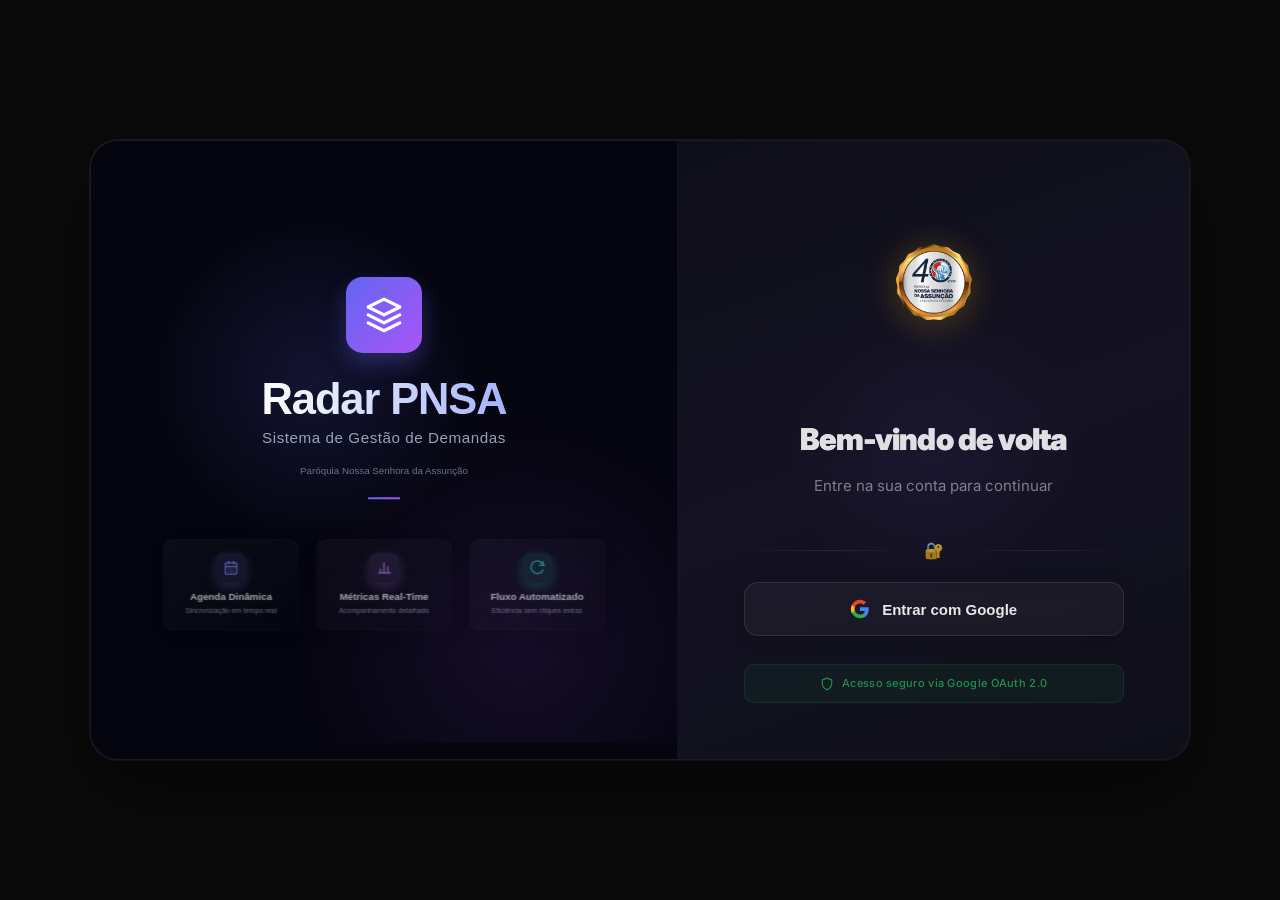
==== commit e72a1bb7: "feat: adiciona miniaturas de arte/video no Relatorio Mensal Mostra a arte/capa entregue (imagem real" ====
--- a/index.html
+++ b/index.html
@@ -2811,7 +2811,7 @@
     <script src="https://cdnjs.cloudflare.com/ajax/libs/pdf.js/3.4.120/pdf.min.js"></script>
     <script src="https://cdnjs.cloudflare.com/ajax/libs/jszip/3.10.1/jszip.min.js"></script>
     <script src="login-fix.js"></script>
-    <script src="app_rev.js?v=5.15"></script>
+    <script src="app_rev.js?v=5.27"></script>
     <!-- MODAL: USER ANALYTICS DETAILS -->
     <div class="modal-overlay" id="modalUserAnalytics">
         <div class="modal modal-xl" style="max-width: 800px;">
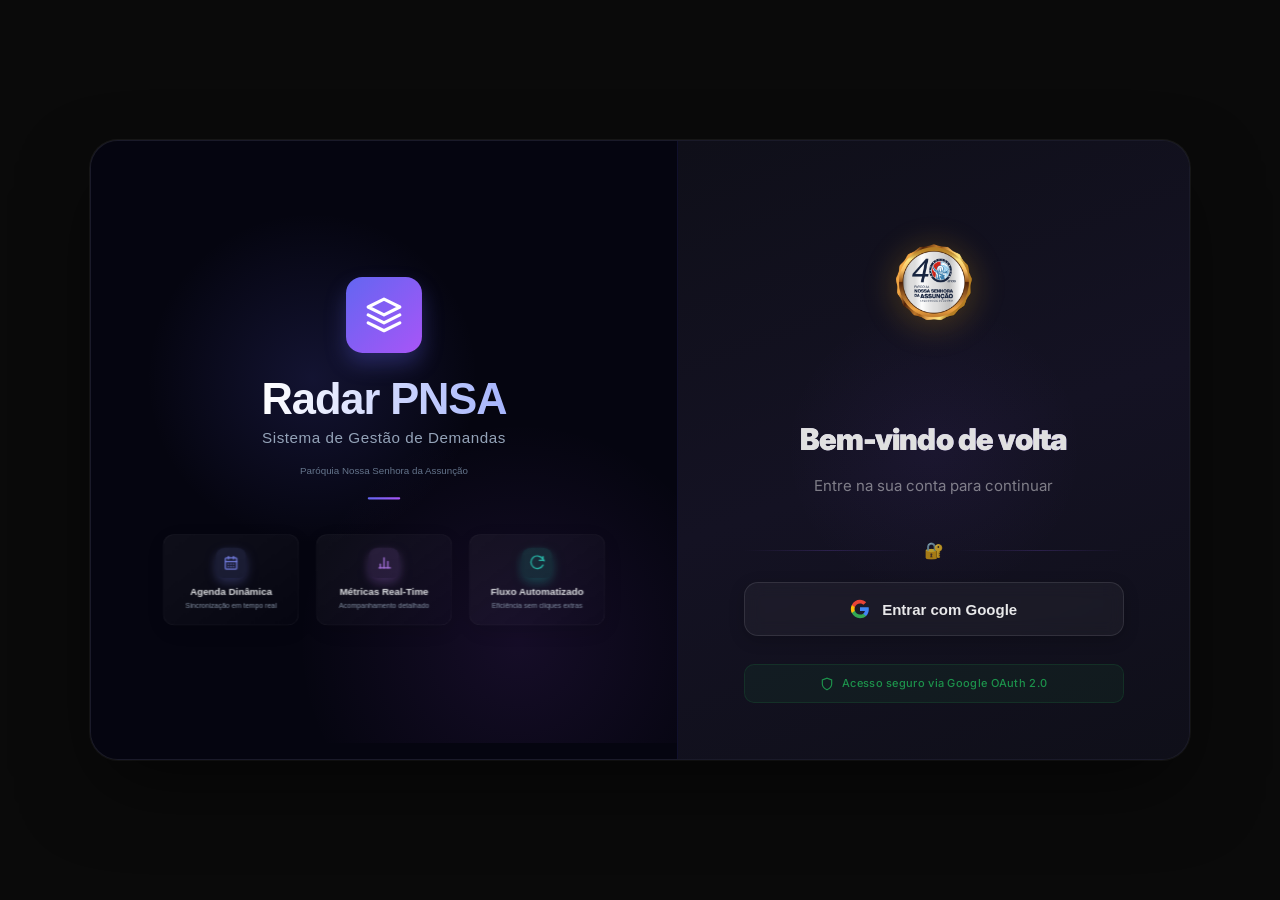
==== commit f9273370: "feat: exige link do YouTube em entregas de video e mostra capa na galeria - Demandas de Videomaker p" ====
--- a/index.html
+++ b/index.html
@@ -2811,7 +2811,7 @@
     <script src="https://cdnjs.cloudflare.com/ajax/libs/pdf.js/3.4.120/pdf.min.js"></script>
     <script src="https://cdnjs.cloudflare.com/ajax/libs/jszip/3.10.1/jszip.min.js"></script>
     <script src="login-fix.js"></script>
-    <script src="app_rev.js?v=5.27"></script>
+    <script src="app_rev.js?v=5.33"></script>
     <!-- MODAL: USER ANALYTICS DETAILS -->
     <div class="modal-overlay" id="modalUserAnalytics">
         <div class="modal modal-xl" style="max-width: 800px;">
@@ -3004,6 +3004,11 @@
                     entrega final da sua demanda para avaliação do criador original. O status da demanda só será
                     alterado após o envio.</p>
 
+                <div id="entregaErrorBanner" style="display:none; align-items:flex-start; gap:8px; padding:12px 14px; margin-bottom:16px; border-radius:10px; background:rgba(239,68,68,0.1); border:1px solid rgba(239,68,68,0.35); color:#ef4444; font-size:13px; line-height:1.4;">
+                    <span style="font-size:15px; flex-shrink:0;">⚠️</span>
+                    <span id="entregaErrorBannerText"></span>
+                </div>
+
                 <div id="entregaArteSection" style="display:none; flex-direction: column; gap: 8px;">
                     <label style="font-weight:600; font-size:13px; color:var(--text-color);">Upload de Arte ou Documentos (PNG, JPG, PDF, DOCX, etc.)</label>
                     <div class="upload-dropzone" id="entregaDropzone"
@@ -3025,10 +3030,14 @@
                 </div>
 
                 <div id="entregaVideoSection" style="display:none; flex-direction: column; gap: 8px;">
-                    <label style="font-weight:600; font-size:13px; color:var(--text-color);">Links de Vídeo ou Material (YouTube, Google Drive, Canva, etc.)</label>
-                    <textarea class="input-field" id="entregaLinkInput"
+                    <label id="entregaVideoLabel" style="font-weight:600; font-size:13px; color:var(--text-color);">Links de Vídeo ou Material (YouTube, Google Drive, Canva, etc.)</label>
+                    <textarea class="input-field" id="entregaLinkInput" oninput="window.updateEntregaYoutubePreview()"
                         placeholder="Ex: https://youtube.com/watch?v=...\nhttps://drive.google.com/..."
                         style="width:100%; padding:14px; border-radius:10px; border:1px solid var(--border-color); background:var(--surface-color); color:var(--text-color); font-size: 14px; transition: border-color 0.2s; min-height: 80px;"></textarea>
+                    <div id="entregaYoutubePreview" style="display:none; align-items:center; gap:10px; padding:8px; border-radius:10px; background:rgba(255,255,255,0.03); border:1px solid var(--border-color);">
+                        <img id="entregaYoutubePreviewImg" src="" alt="Capa do vídeo" style="width:80px; height:45px; object-fit:cover; border-radius:6px; flex-shrink:0;">
+                        <span style="font-size:12px; color:var(--text-muted);">✅ Capa do YouTube reconhecida — é assim que o vídeo vai aparecer na Galeria de Mídias</span>
+                    </div>
                 </div>
             </div>
             <div class="modal-footer"
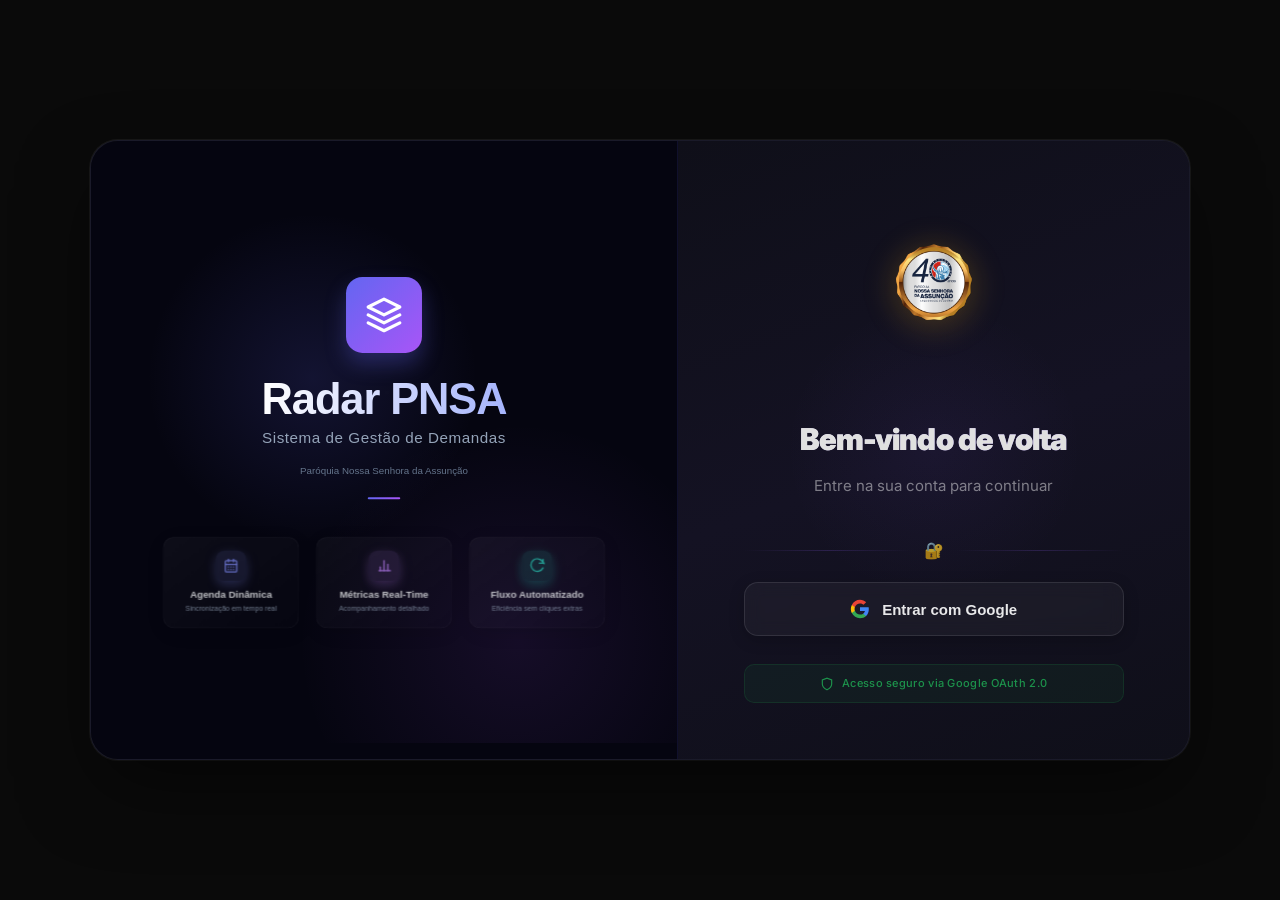
==== commit c2e3ae90: "feat: reformula quadro de Inovacao/TI e leva o kanban para Designer/Videomaker - Corrige bug que zer" ====
--- a/index.html
+++ b/index.html
@@ -2811,7 +2811,7 @@
     <script src="https://cdnjs.cloudflare.com/ajax/libs/pdf.js/3.4.120/pdf.min.js"></script>
     <script src="https://cdnjs.cloudflare.com/ajax/libs/jszip/3.10.1/jszip.min.js"></script>
     <script src="login-fix.js"></script>
-    <script src="app_rev.js?v=5.33"></script>
+    <script src="app_rev.js?v=5.44"></script>
     <!-- MODAL: USER ANALYTICS DETAILS -->
     <div class="modal-overlay" id="modalUserAnalytics">
         <div class="modal modal-xl" style="max-width: 800px;">
@@ -3506,6 +3506,32 @@
                         </select>
                     </div>
 
+                    <div style="display:grid; grid-template-columns:1fr 1fr; gap:14px;">
+                        <div class="form-group" style="margin:0;">
+                            <label style="font-size:11px; font-weight:700; color:#94a3b8; text-transform:uppercase; letter-spacing:0.6px; margin-bottom:6px; display:block;">
+                                PRIORIDADE <span style="color:#f87171;">*</span>
+                            </label>
+                            <select id="tiPrioridade" required style="width:100%; padding:10px 12px; border-radius:8px; border:1px solid rgba(255,255,255,0.1); background:#1e293b; color:#f1f5f9; font-size:13px; outline:none; cursor:pointer;">
+                                <option value="">Selecione...</option>
+                                <option value="Crítico">Crítico ⚠️</option>
+                                <option value="Alta">Alta</option>
+                                <option value="Média">Média</option>
+                                <option value="Baixa">Baixa</option>
+                            </select>
+                        </div>
+                        <div class="form-group" style="margin:0;">
+                            <label style="font-size:11px; font-weight:700; color:#94a3b8; text-transform:uppercase; letter-spacing:0.6px; margin-bottom:6px; display:block;">
+                                DIFICULDADE DA DEMANDA <span style="color:#f87171;">*</span>
+                            </label>
+                            <select id="tiDificuldade" required style="width:100%; padding:10px 12px; border-radius:8px; border:1px solid rgba(255,255,255,0.1); background:#1e293b; color:#f1f5f9; font-size:13px; outline:none; cursor:pointer;">
+                                <option value="">Selecione...</option>
+                                <option value="Simples">Simples</option>
+                                <option value="Moderada">Moderada</option>
+                                <option value="Complexa">Complexa</option>
+                            </select>
+                        </div>
+                    </div>
+
                     <div class="form-group" style="margin:0;">
                         <label style="font-size:11px; font-weight:700; color:#94a3b8; text-transform:uppercase; letter-spacing:0.6px; margin-bottom:6px; display:block;">
                             TÍTULO DO CHAMADO <span style="color:#f87171;">*</span>
--- a/styles.css
+++ b/styles.css
@@ -3114,6 +3114,35 @@
     border-color: rgba(139, 92, 246, 0.25);
 }
 
+.kanban-card-difficulty {
+    font-size: 10px;
+    font-weight: 600;
+    padding: 3px 10px;
+    border-radius: 20px;
+    border: 1px solid;
+    display: inline-flex;
+    align-items: center;
+    gap: 4px;
+}
+
+.kanban-card-difficulty.dif-simples {
+    color: #4ade80;
+    background: rgba(34, 197, 94, 0.08);
+    border-color: rgba(34, 197, 94, 0.18);
+}
+
+.kanban-card-difficulty.dif-moderada {
+    color: #fbbf24;
+    background: rgba(234, 179, 8, 0.08);
+    border-color: rgba(234, 179, 8, 0.18);
+}
+
+.kanban-card-difficulty.dif-complexa {
+    color: #f87171;
+    background: rgba(239, 68, 68, 0.08);
+    border-color: rgba(239, 68, 68, 0.18);
+}
+
 /* Card Footer */
 .kanban-card-footer {
     display: flex;
@@ -3221,6 +3250,157 @@
 
     .kanban-column {
         max-height: 400px;
+    }
+}
+
+/* =============================================
+   PAINEL INOVAÇÃO/TI
+   ============================================= */
+.ti-topbar {
+    display: flex;
+    flex-wrap: wrap;
+    gap: 14px;
+    padding: 20px 20px 4px;
+}
+
+.ti-kpi-card {
+    flex: 1;
+    min-width: 200px;
+    display: flex;
+    align-items: center;
+    gap: 14px;
+    padding: 18px 20px;
+    background: linear-gradient(145deg, rgba(30, 30, 54, 0.8) 0%, rgba(24, 24, 44, 0.6) 100%);
+    backdrop-filter: blur(14px);
+    -webkit-backdrop-filter: blur(14px);
+    border: 1px solid rgba(255, 255, 255, 0.06);
+    border-radius: 16px;
+    cursor: pointer;
+    transition: all 0.3s cubic-bezier(0.4, 0, 0.2, 1);
+    box-shadow: 0 2px 10px rgba(0, 0, 0, 0.15);
+}
+
+.ti-kpi-card:hover {
+    transform: translateY(-3px);
+    border-color: rgba(255, 255, 255, 0.12);
+    box-shadow: 0 10px 26px rgba(0, 0, 0, 0.25);
+}
+
+.ti-kpi-icon {
+    width: 46px;
+    height: 46px;
+    border-radius: 12px;
+    display: flex;
+    align-items: center;
+    justify-content: center;
+    font-size: 18px;
+    flex-shrink: 0;
+}
+
+.ti-kpi-card.kpi-indigo .ti-kpi-icon {
+    background: rgba(99, 102, 241, 0.15);
+    color: #818cf8;
+}
+
+.ti-kpi-card.kpi-green .ti-kpi-icon {
+    background: rgba(34, 197, 94, 0.15);
+    color: #4ade80;
+}
+
+.ti-kpi-card.kpi-red .ti-kpi-icon {
+    background: rgba(239, 68, 68, 0.15);
+    color: #f87171;
+}
+
+.ti-kpi-label {
+    margin: 0;
+    font-size: 12px;
+    font-weight: 700;
+    letter-spacing: 0.4px;
+    text-transform: uppercase;
+    color: var(--text-muted);
+}
+
+.ti-kpi-value {
+    margin: 4px 0 0;
+    font-size: 24px;
+    font-weight: 800;
+    line-height: 1;
+}
+
+.ti-kpi-card.kpi-indigo .ti-kpi-value {
+    color: #818cf8;
+}
+
+.ti-kpi-card.kpi-green .ti-kpi-value {
+    color: #4ade80;
+}
+
+.ti-kpi-card.kpi-red .ti-kpi-value {
+    color: #f87171;
+}
+
+.ti-actions {
+    display: flex;
+    flex-direction: column;
+    justify-content: center;
+    gap: 8px;
+    min-width: 210px;
+}
+
+.ti-btn {
+    display: flex;
+    align-items: center;
+    justify-content: center;
+    gap: 8px;
+    padding: 10px 16px;
+    border-radius: 10px;
+    font-weight: 700;
+    font-size: 13px;
+    cursor: pointer;
+    transition: all 0.25s ease;
+    border: 1px solid transparent;
+}
+
+.ti-btn:hover {
+    transform: translateY(-1px);
+}
+
+.ti-btn-primary {
+    background: linear-gradient(135deg, #10b981, #3b82f6);
+    color: #fff;
+    border: none;
+    box-shadow: 0 4px 14px rgba(16, 185, 129, 0.3);
+}
+
+.ti-btn-outline-amber {
+    background: rgba(245, 158, 11, 0.12);
+    border-color: rgba(245, 158, 11, 0.3);
+    color: #f59e0b;
+}
+
+.ti-btn-outline-amber:hover {
+    background: rgba(245, 158, 11, 0.22);
+}
+
+.ti-btn-outline-red {
+    background: rgba(239, 68, 68, 0.12);
+    border-color: rgba(239, 68, 68, 0.3);
+    color: #f87171;
+}
+
+.ti-btn-outline-red:hover {
+    background: rgba(239, 68, 68, 0.22);
+}
+
+@media (max-width: 900px) {
+    .ti-topbar {
+        flex-direction: column;
+    }
+
+    .ti-actions {
+        flex-direction: row;
+        min-width: 0;
     }
 }
 
@@ -9056,8 +9236,8 @@
 [data-theme="light"] .sidebar,
 [data-theme="light"] .header-container {
     background: #ffffff !important;
-    border-right-color: #e6e9ec;
-    border-bottom-color: #e6e9ec;
+    border-right-color: #b9c0c9;
+    border-bottom-color: #b9c0c9;
     box-shadow: 0 4px 12px rgba(0, 0, 0, 0.05);
 }
 
@@ -9070,6 +9250,83 @@
     border: 1px solid #e6e9ec;
     color: #1a1a1a;
     box-shadow: 0 2px 5px rgba(0, 0, 0, 0.05);
+}
+
+[data-theme="light"] .kanban-card:hover {
+    background: #ffffff !important;
+    border-color: rgba(99, 102, 241, 0.35);
+    box-shadow: 0 8px 20px rgba(0, 0, 0, 0.08);
+}
+
+[data-theme="light"] .kanban-column,
+[data-theme="light"] .ti-kpi-card {
+    background: #f7f8fa !important;
+    border: 1.5px solid #b9c0c9;
+    box-shadow: 0 2px 8px rgba(0, 0, 0, 0.04);
+}
+
+[data-theme="light"] .kanban-column-header {
+    background: rgba(0, 0, 0, 0.03);
+    border-bottom: 2px solid #b9c0c9;
+}
+
+[data-theme="light"] .kanban-column-title {
+    color: #1a1a1a;
+}
+
+[data-theme="light"] .kanban-column-count {
+    background: rgba(0, 0, 0, 0.06);
+    border: 1px solid #b9c0c9;
+    color: #444;
+}
+
+[data-theme="light"] .kanban-empty {
+    color: #9aa0a6;
+}
+
+[data-theme="light"] .ti-btn-outline-amber {
+    background: rgba(245, 158, 11, 0.08);
+}
+
+[data-theme="light"] .ti-btn-outline-red {
+    background: rgba(239, 68, 68, 0.08);
+}
+
+[data-theme="light"] .toolbar {
+    background: #f7f8fa;
+    border: 1.5px solid #b9c0c9;
+}
+
+[data-theme="light"] .search-input,
+[data-theme="light"] .filter-select {
+    background: #ffffff;
+    border: 1.5px solid #a9b1bb;
+    color: #1a1a1a;
+}
+
+[data-theme="light"] .kanban-card,
+[data-theme="light"] .card,
+[data-theme="light"] .project-card,
+[data-theme="light"] .stat-card,
+[data-theme="light"] .modal {
+    border: 1.5px solid #b9c0c9 !important;
+}
+
+[data-theme="light"] .kanban-card-type {
+    background: #e9ebef;
+    border: 1.5px solid #b9c0c9;
+    color: #444;
+    font-weight: 600;
+}
+
+[data-theme="light"] .kanban-card:hover .kanban-card-type {
+    background: rgba(99, 102, 241, 0.08);
+    border-color: rgba(99, 102, 241, 0.25);
+    color: #4f46e5;
+}
+
+[data-theme="light"] .timer-controls {
+    background: rgba(0, 0, 0, 0.05);
 }
 
 [data-theme="light"] input,
--- a/premium-design.css
+++ b/premium-design.css
@@ -270,9 +270,9 @@
     --shadow-glow: none !important;
 
     /* Borders */
-    --border-subtle: #e0e0e0 !important;
-    --border-default: #e0e0e0 !important;
-    --border-strong: #cccccc !important;
+    --border-subtle: #b9c0c9 !important;
+    --border-default: #b9c0c9 !important;
+    --border-strong: #9aa3ad !important;
 
     /* Text */
     --text-primary: #1a1d26 !important;
@@ -310,23 +310,33 @@
     color: #1a1d26 !important;
 }
 
-/* 3. Sidebar — Keep dark for visual anchor */
+/* 3. Sidebar — Light, consistent with the rest of the theme */
 html body.theme-light .sidebar {
-    background: linear-gradient(180deg, #1e1f2e 0%, #262840 100%) !important;
-    border-right: none !important;
-    box-shadow: 2px 0 12px rgba(0, 0, 0, 0.08) !important;
-}
-
-/* Sidebar text stays light */
+    background: #ffffff !important;
+    border-right: 2px solid #b9c0c9 !important;
+    box-shadow: 2px 0 12px rgba(0, 0, 0, 0.04) !important;
+}
+
+/* Sidebar text — dark and readable on the light background */
 html body.theme-light .sidebar .nav-link,
-html body.theme-light .sidebar .nav-section-title,
 html body.theme-light .sidebar .dept-link,
 html body.theme-light .sidebar .user-name,
-html body.theme-light .sidebar .user-dept,
-html body.theme-light .sidebar .brand-text,
-html body.theme-light .sidebar span,
-html body.theme-light .sidebar div {
-    color: inherit !important;
+html body.theme-light .sidebar .brand-text {
+    color: #1a1d26 !important;
+}
+
+html body.theme-light .sidebar .nav-section-title,
+html body.theme-light .sidebar .user-dept {
+    color: #888899 !important;
+}
+
+html body.theme-light .sidebar .nav-link:hover {
+    background: #f5f5f5 !important;
+    color: #111318 !important;
+}
+
+html body.theme-light .sidebar .dept-link:hover {
+    background: #f5f5f5 !important;
 }
 
 /* 4. Header — Clean white with bottom border */
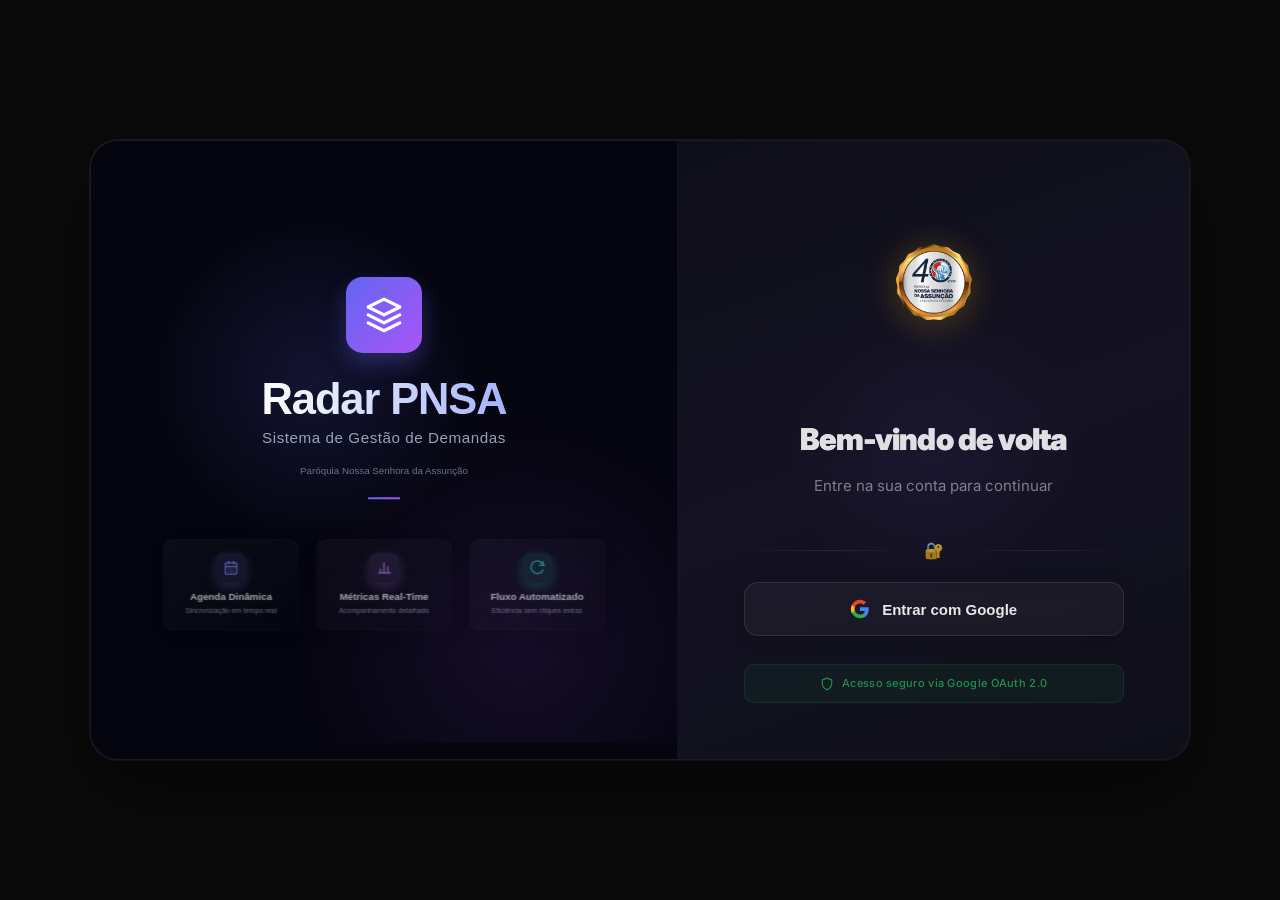
==== commit e97219b9: "feat: adiciona resumo executivo por departamento no relatorio exportado - Cada relatorio de departam" ====
--- a/index.html
+++ b/index.html
@@ -2811,7 +2811,7 @@
     <script src="https://cdnjs.cloudflare.com/ajax/libs/pdf.js/3.4.120/pdf.min.js"></script>
     <script src="https://cdnjs.cloudflare.com/ajax/libs/jszip/3.10.1/jszip.min.js"></script>
     <script src="login-fix.js"></script>
-    <script src="app_rev.js?v=5.44"></script>
+    <script src="app_rev.js?v=5.51"></script>
     <!-- MODAL: USER ANALYTICS DETAILS -->
     <div class="modal-overlay" id="modalUserAnalytics">
         <div class="modal modal-xl" style="max-width: 800px;">
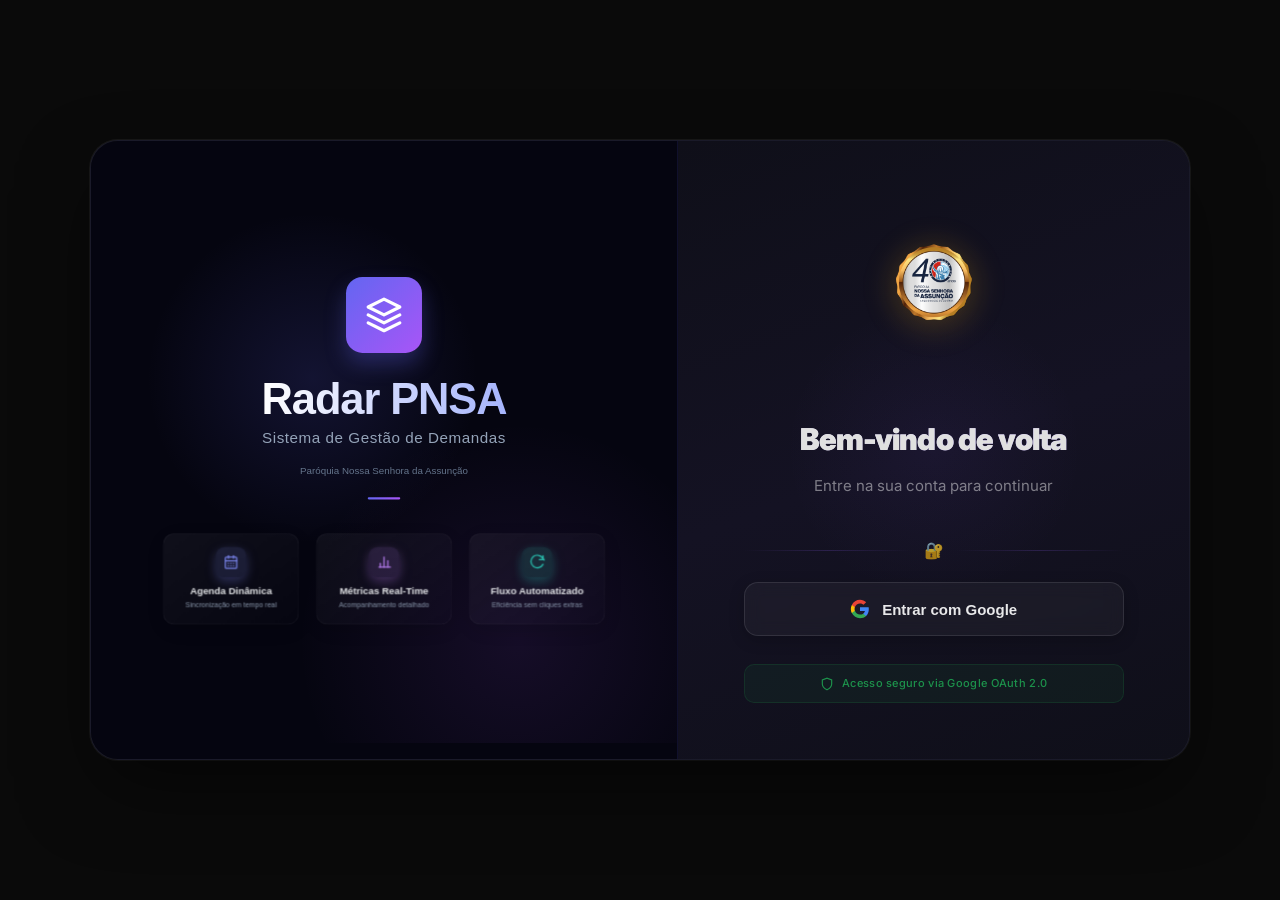
==== commit 85753497: "fix: corrige "Demandas Aprov./Total" dos departamentos de execucao para nunca passar de 100% - O tot" ====
--- a/index.html
+++ b/index.html
@@ -2811,7 +2811,7 @@
     <script src="https://cdnjs.cloudflare.com/ajax/libs/pdf.js/3.4.120/pdf.min.js"></script>
     <script src="https://cdnjs.cloudflare.com/ajax/libs/jszip/3.10.1/jszip.min.js"></script>
     <script src="login-fix.js"></script>
-    <script src="app_rev.js?v=5.51"></script>
+    <script src="app_rev.js?v=5.52"></script>
     <!-- MODAL: USER ANALYTICS DETAILS -->
     <div class="modal-overlay" id="modalUserAnalytics">
         <div class="modal modal-xl" style="max-width: 800px;">
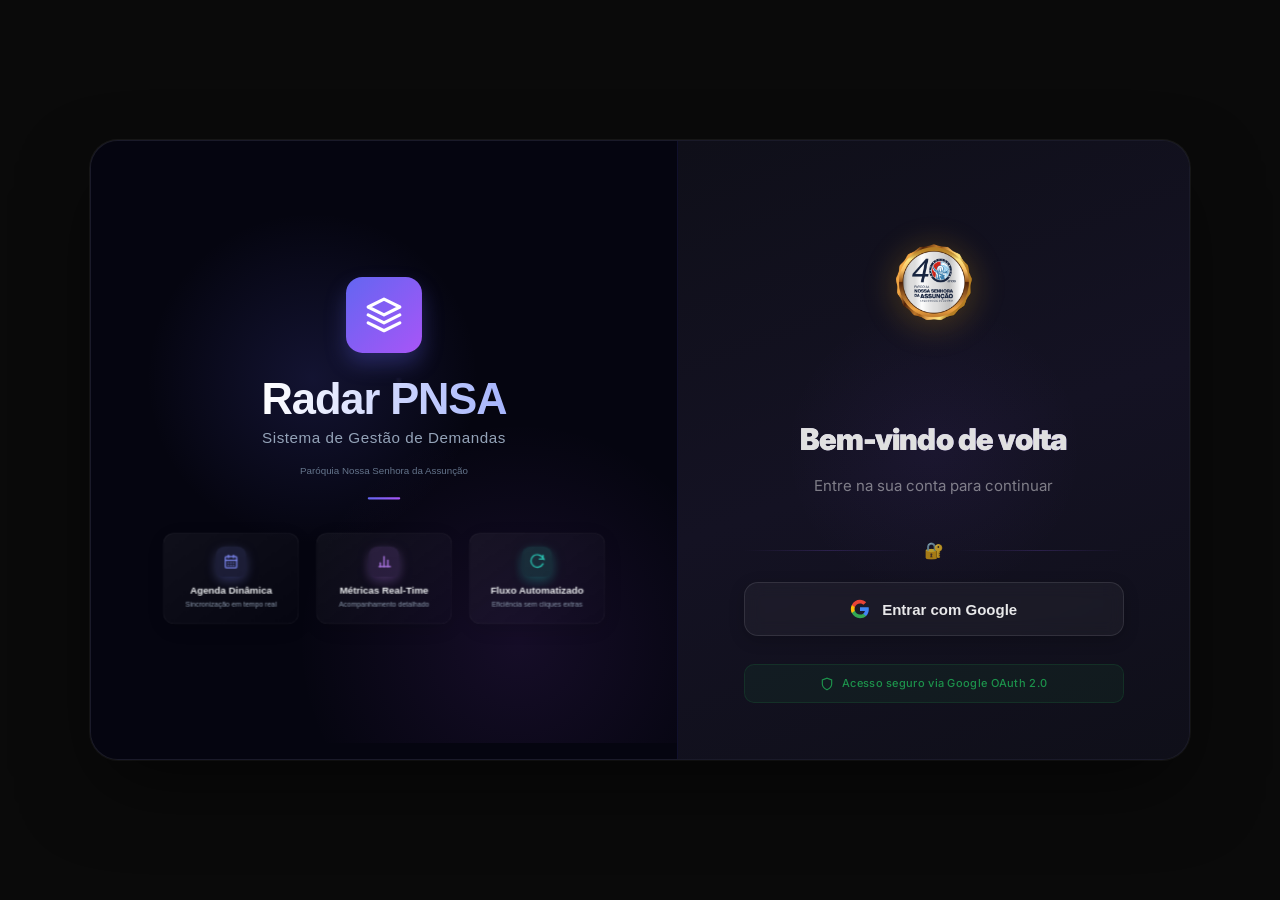
==== commit 74728e2d: "feat: adiciona demanda em equipe, organiza briefing e mostra "Criando..." ao enviar - Briefing no de" ====
--- a/index.html
+++ b/index.html
@@ -1939,6 +1939,10 @@
                                 </select>
                             </div>
                         </div>
+                        <div class="form-group checkbox-group" id="groupTrabalhoEquipe" style="display:none;">
+                            <input type="checkbox" id="cTrabalhoEquipe">
+                            <label for="cTrabalhoEquipe">Trabalho em equipe — todos os responsáveis selecionados participam, e a entrega feita por um vale para todos</label>
+                        </div>
                         <div class="form-row">
                             <div class="form-group">
                                 <label>TIPO DE PROJETO <span class="req">*</span></label>
@@ -2811,7 +2815,7 @@
     <script src="https://cdnjs.cloudflare.com/ajax/libs/pdf.js/3.4.120/pdf.min.js"></script>
     <script src="https://cdnjs.cloudflare.com/ajax/libs/jszip/3.10.1/jszip.min.js"></script>
     <script src="login-fix.js"></script>
-    <script src="app_rev.js?v=5.52"></script>
+    <script src="app_rev.js?v=5.55"></script>
     <!-- MODAL: USER ANALYTICS DETAILS -->
     <div class="modal-overlay" id="modalUserAnalytics">
         <div class="modal modal-xl" style="max-width: 800px;">
@@ -3259,7 +3263,15 @@
             function renderTags() {
                 tagsContainer.innerHTML = '';
                 const selectedOptions = Array.from(nativeSelect.options).filter(opt => opt.selected && opt.value !== "");
-                
+
+                // "Trabalho em equipe" só faz sentido com mais de um responsável
+                const groupEquipe = document.getElementById('groupTrabalhoEquipe');
+                if (groupEquipe) {
+                    const showEquipe = selectedOptions.length > 1;
+                    groupEquipe.style.display = showEquipe ? '' : 'none';
+                    if (!showEquipe) document.getElementById('cTrabalhoEquipe').checked = false;
+                }
+
                 if (selectedOptions.length === 0) {
                     tagsContainer.innerHTML = '<span class="custom-select-placeholder">Selecione um ou mais responsáveis...</span>';
                     return;
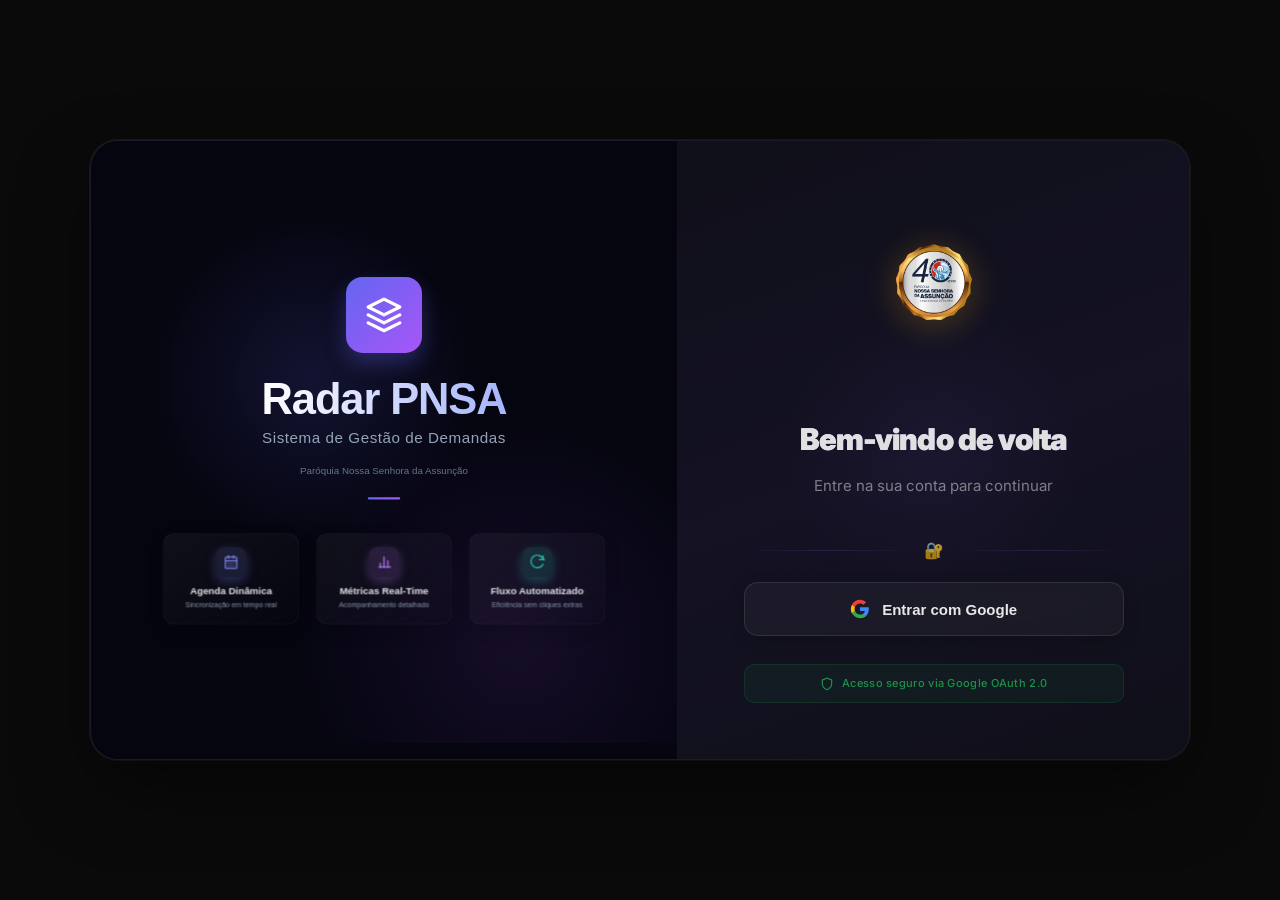
==== commit 76b7437c: "feat: adiciona aba "Disparos de WhatsApp" no Suporte com dados e relatorio proprios Co-Authored-By: " ====
--- a/index.html
+++ b/index.html
@@ -2815,7 +2815,7 @@
     <script src="https://cdnjs.cloudflare.com/ajax/libs/pdf.js/3.4.120/pdf.min.js"></script>
     <script src="https://cdnjs.cloudflare.com/ajax/libs/jszip/3.10.1/jszip.min.js"></script>
     <script src="login-fix.js"></script>
-    <script src="app_rev.js?v=5.55"></script>
+    <script src="app_rev.js?v=5.56"></script>
     <!-- MODAL: USER ANALYTICS DETAILS -->
     <div class="modal-overlay" id="modalUserAnalytics">
         <div class="modal modal-xl" style="max-width: 800px;">
